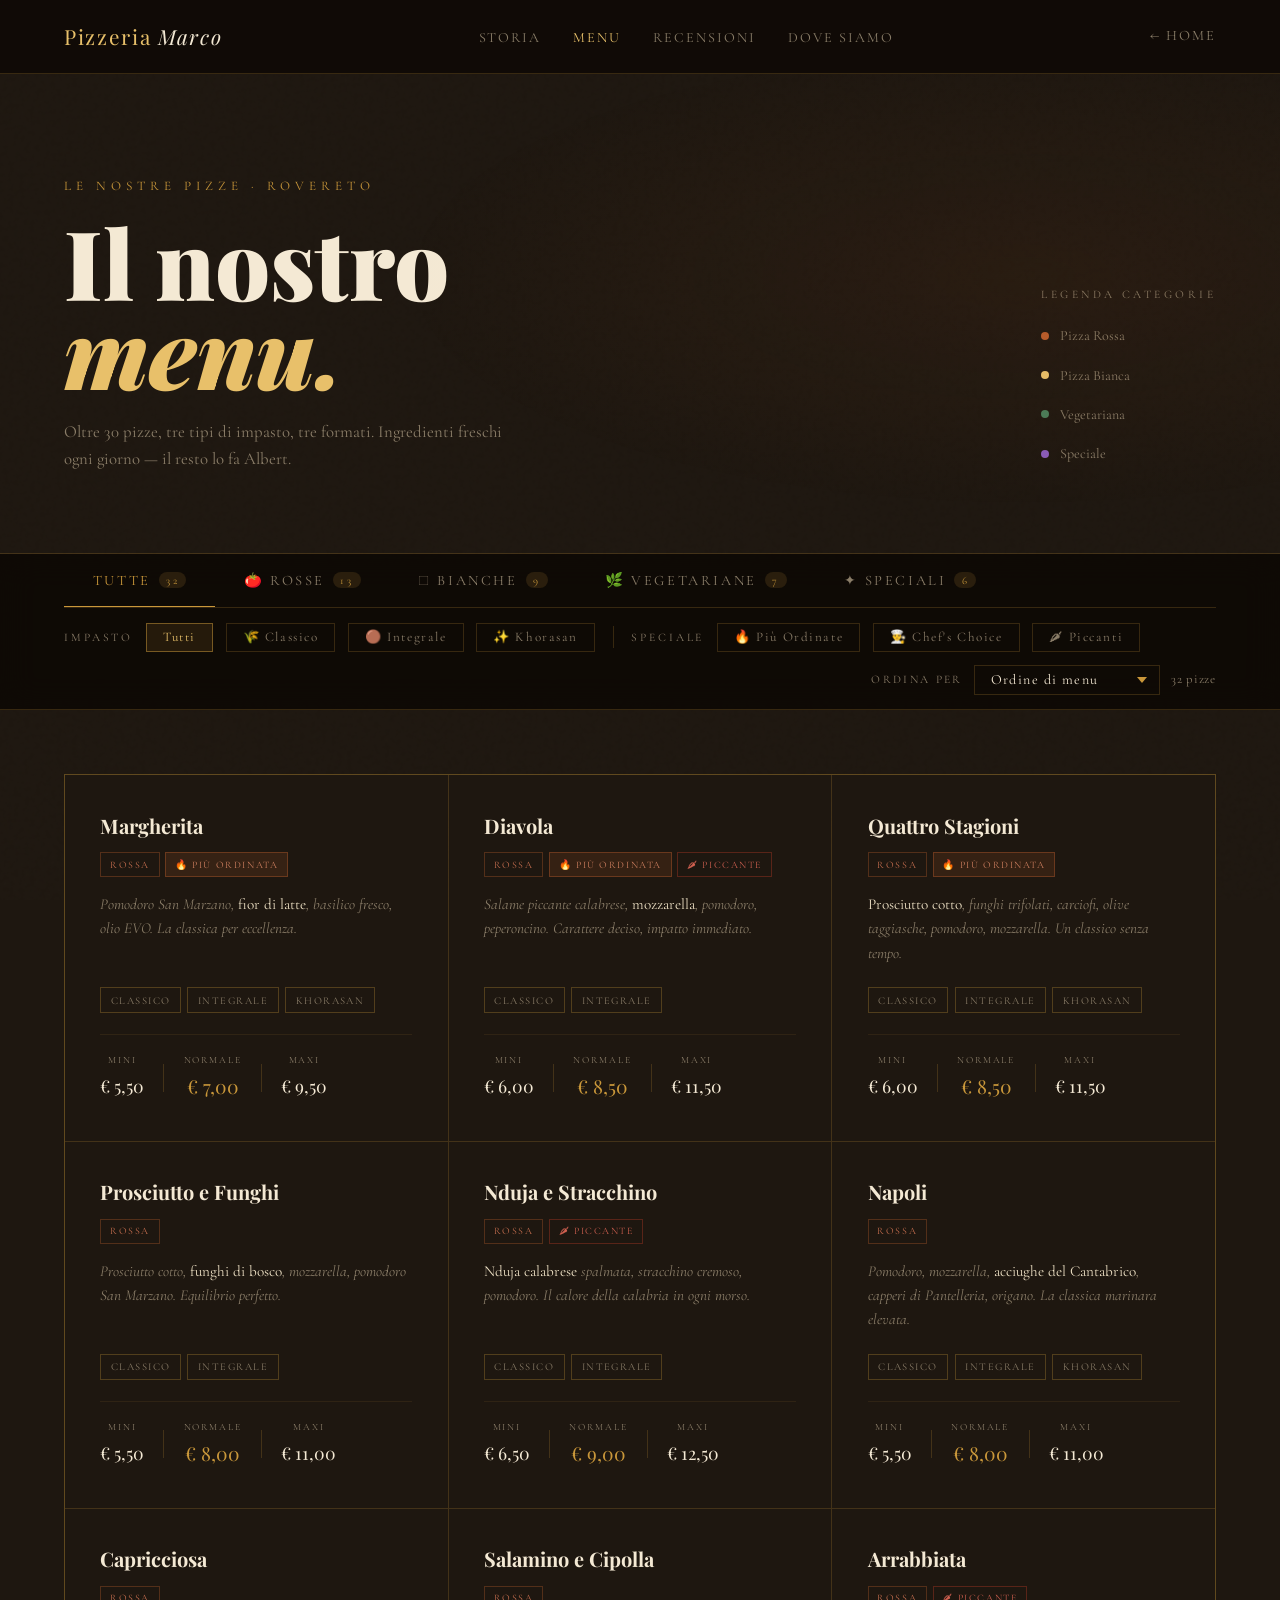
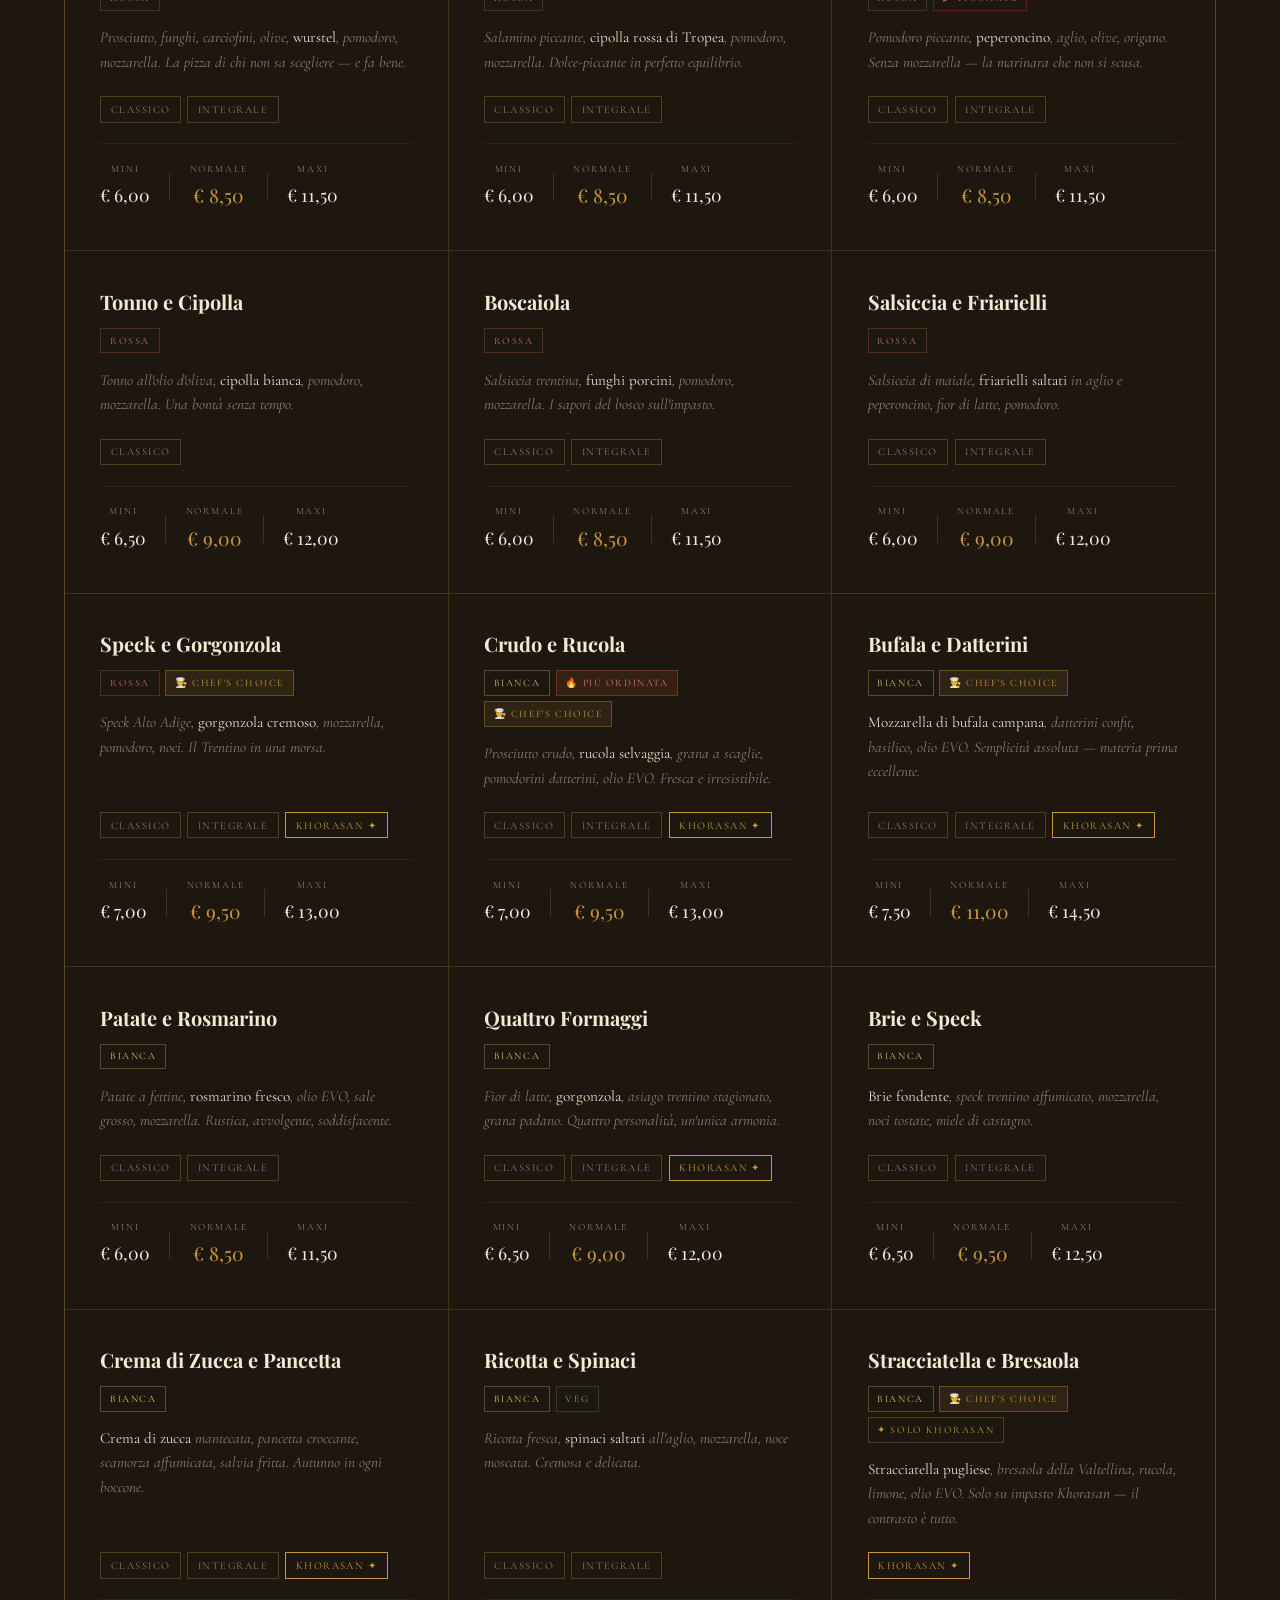
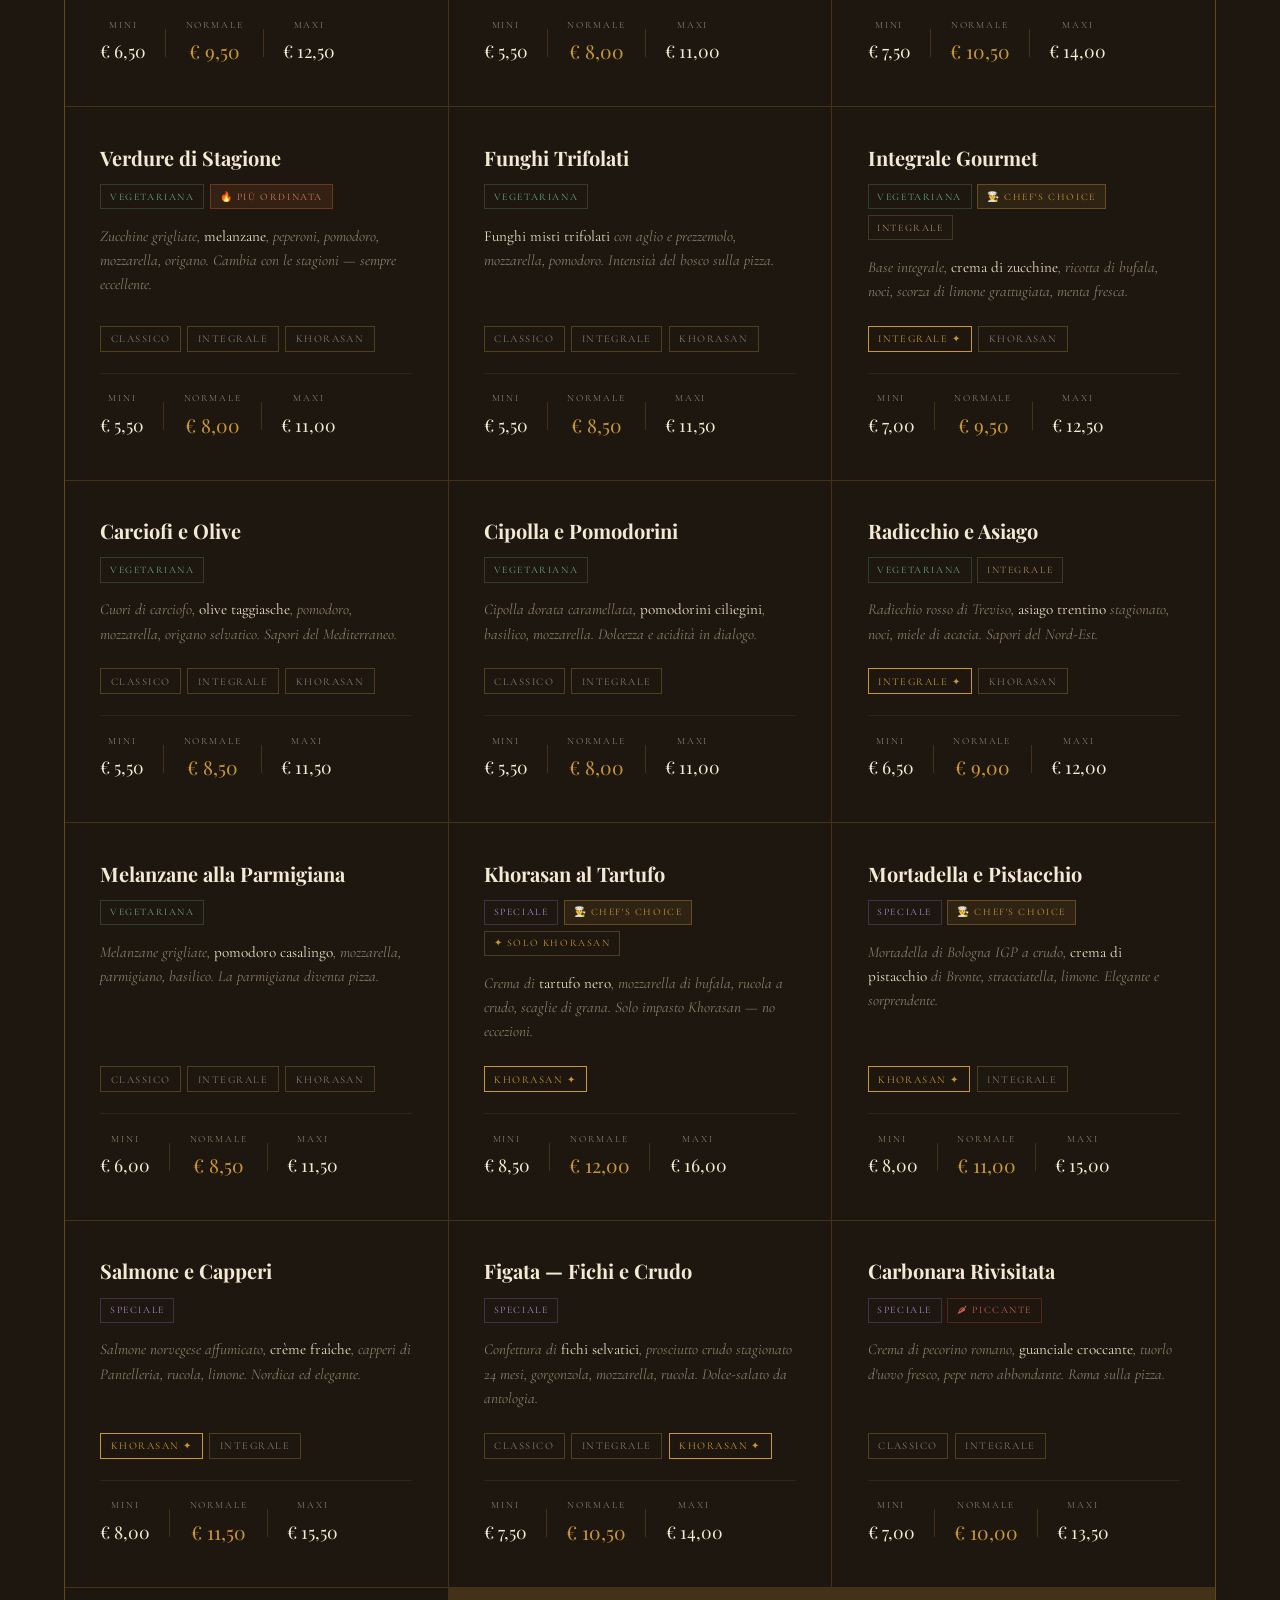
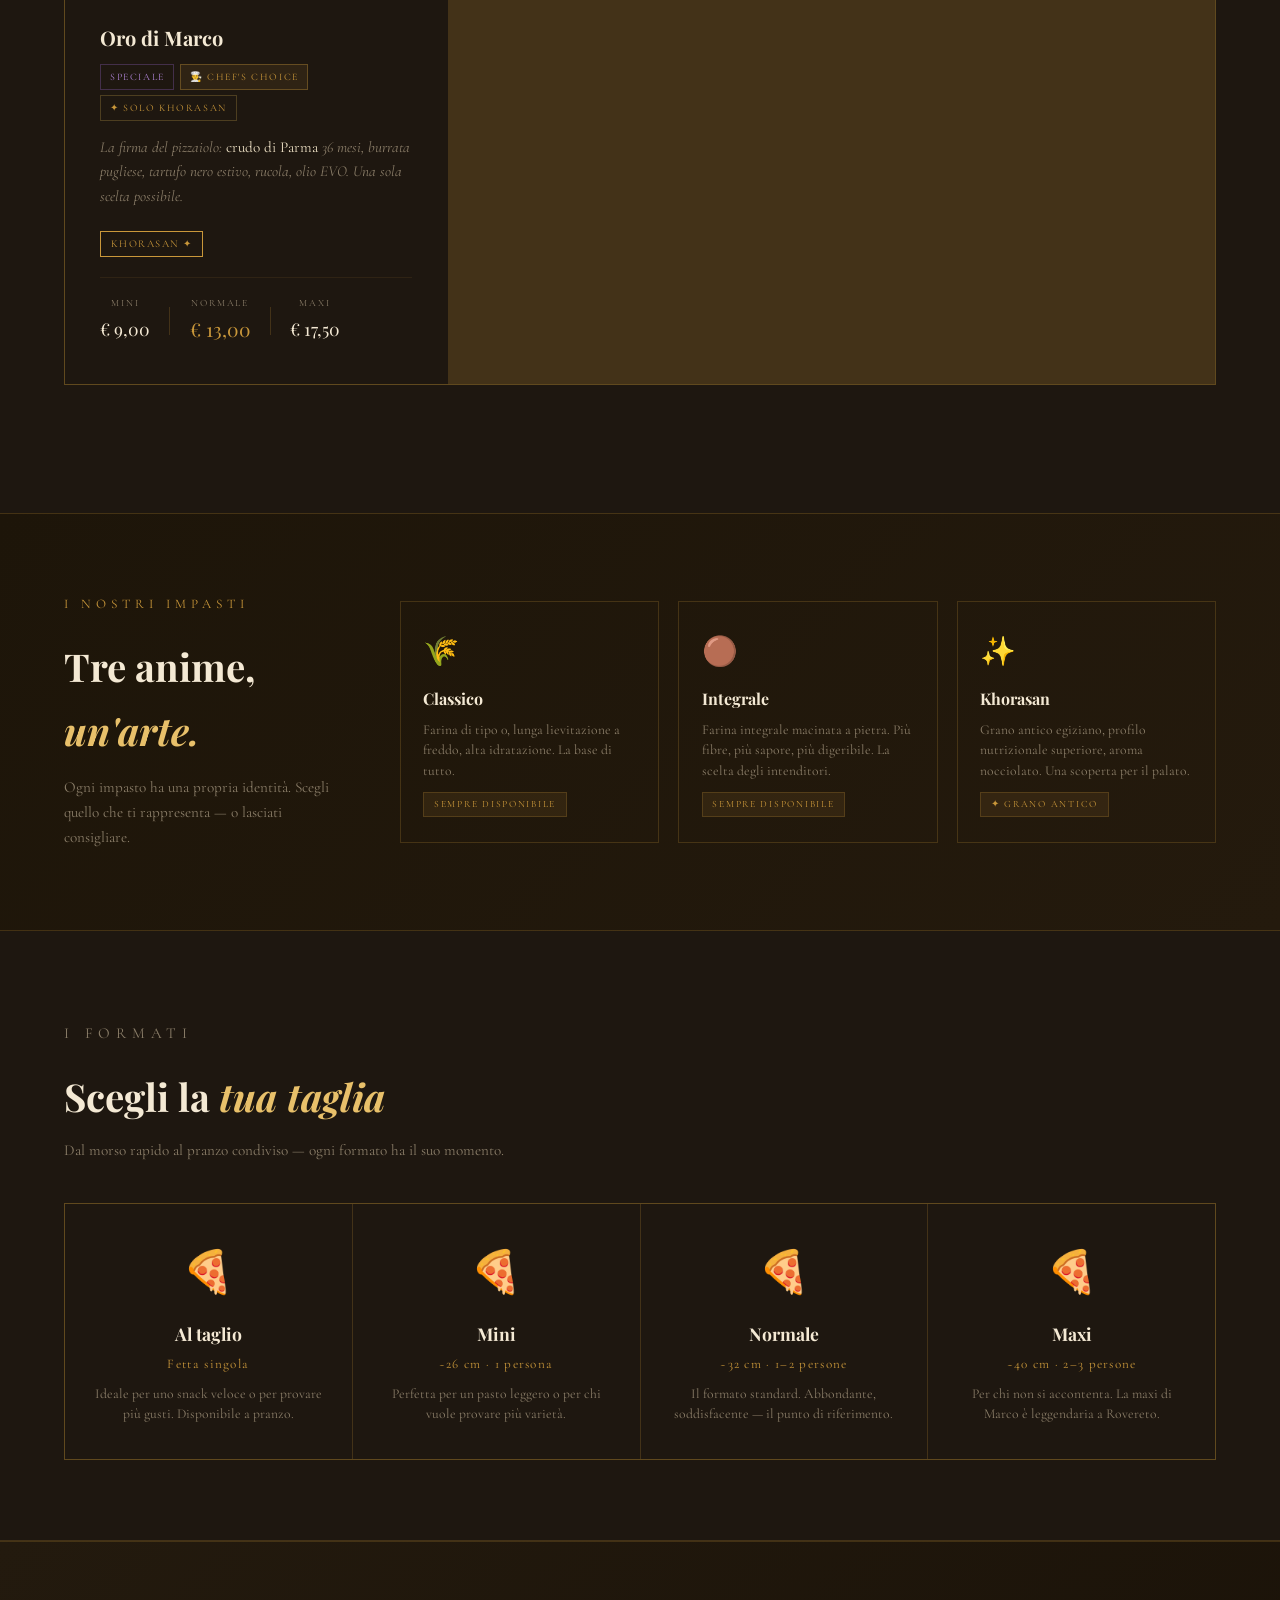
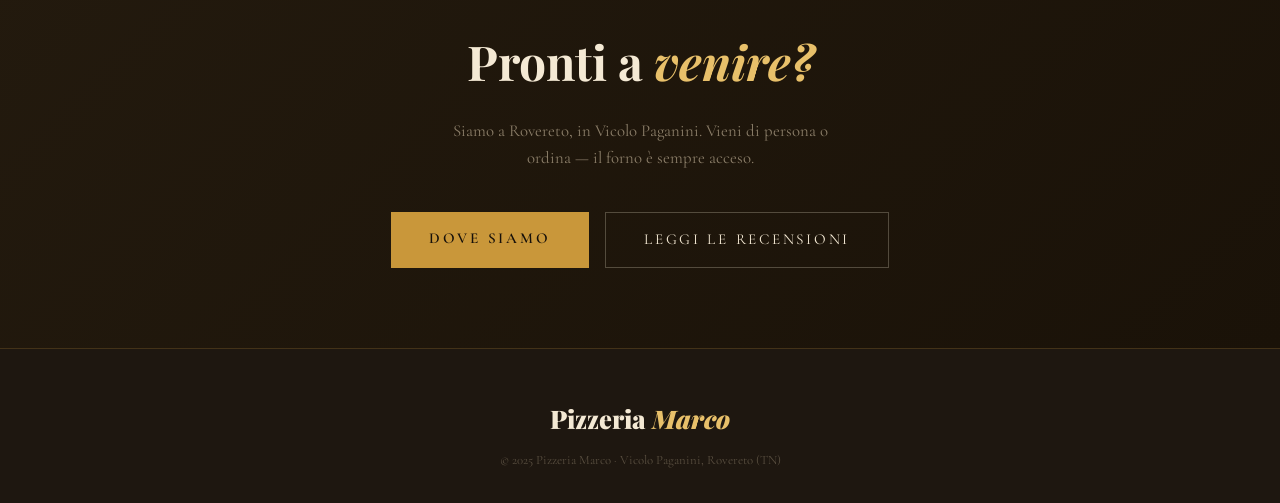
==== pizzeria-marco-menu.html @ 6dfc3c40 "Add files via upload" ====
<!DOCTYPE html>
<html lang="it">
<head>
<meta charset="UTF-8">
<meta name="viewport" content="width=device-width, initial-scale=1.0">
<title>Menu — Pizzeria Marco, Rovereto</title>
<link rel="preconnect" href="https://fonts.googleapis.com">
<link href="https://fonts.googleapis.com/css2?family=Playfair+Display:ital,wght@0,400;0,500;0,700;0,900;1,400;1,700&family=Cormorant+Garamond:ital,wght@0,300;0,400;0,500;1,300;1,400&display=swap" rel="stylesheet">
<style>
  :root {
    --ink:      #16100a;
    --charcoal: #1e1710;
    --deep:     #130e08;
    --cream:    #f4e9d4;
    --warm:     #ede0c4;
    --gold:     #c9973a;
    --gold-lt:  #e8c06a;
    --terra:    #b85c2c;
    --green:    #4a7c59;
    --muted:    #8a7d68;
    --border:   rgba(201,151,58,.22);
  }

  *, *::before, *::after { margin:0; padding:0; box-sizing:border-box; }
  html { scroll-behavior:smooth; }

  body {
    background: var(--charcoal);
    color: var(--cream);
    font-family: 'Cormorant Garamond', serif;
    font-size: 18px;
    line-height: 1.65;
    overflow-x: hidden;
  }
  body::before {
    content:''; position:fixed; inset:0; z-index:0; pointer-events:none;
    background-image: url("data:image/svg+xml,%3Csvg viewBox='0 0 200 200' xmlns='http://www.w3.org/2000/svg'%3E%3Cfilter id='n'%3E%3CfeTurbulence type='fractalNoise' baseFrequency='.85' numOctaves='4' stitchTiles='stitch'/%3E%3C/filter%3E%3Crect width='100%25' height='100%25' filter='url(%23n)' opacity='.04'/%3E%3C/svg%3E");
    opacity:.4;
  }

  /* ── NAV ── */
  nav {
    position:fixed; top:0; left:0; right:0; z-index:100;
    display:flex; align-items:center; justify-content:space-between;
    padding:1.2rem 4rem;
    background:rgba(16,11,7,.97);
    backdrop-filter:blur(12px);
    border-bottom:1px solid var(--border);
  }
  .nav-logo { font-family:'Playfair Display',serif; font-size:1.3rem; letter-spacing:.08em; color:var(--gold-lt); text-decoration:none; }
  .nav-logo span { font-style:italic; color:var(--cream); }
  .nav-links { display:flex; gap:2rem; list-style:none; }
  .nav-links a { font-size:.88rem; letter-spacing:.14em; text-transform:uppercase; color:var(--muted); text-decoration:none; transition:color .2s; }
  .nav-links a:hover, .nav-links a.active { color:var(--gold-lt); }
  .nav-back { font-family:'Cormorant Garamond',serif; font-size:.9rem; letter-spacing:.14em; text-transform:uppercase; color:var(--muted); text-decoration:none; transition:color .2s; }
  .nav-back:hover { color:var(--gold); }

  /* ── PAGE HERO ── */
  .page-hero {
    position:relative; z-index:1;
    padding:11rem 4rem 5rem;
    border-bottom:1px solid var(--border);
    display:grid; grid-template-columns:1fr auto;
    align-items:end; gap:3rem;
    overflow:hidden;
  }
  /* Faint wheat-grain texture in hero */
  .page-hero::after {
    content:'';
    position:absolute; inset:0; pointer-events:none;
    background: radial-gradient(ellipse 70% 60% at 80% 50%, rgba(180,90,30,.07) 0%, transparent 70%);
  }
  .eyebrow { font-size:.82rem; letter-spacing:.38em; text-transform:uppercase; color:var(--gold); margin-bottom:1.2rem; display:block; opacity:0; animation:fadeUp .7s .1s forwards; }
  .page-title { font-family:'Playfair Display',serif; font-size:clamp(3rem,8vw,6rem); font-weight:900; line-height:.93; color:var(--cream); opacity:0; animation:fadeUp .8s .25s forwards; }
  .page-title em { display:block; font-style:italic; color:var(--gold-lt); }
  .page-sub { margin-top:1.4rem; font-size:1.05rem; color:var(--muted); max-width:440px; opacity:0; animation:fadeUp .8s .4s forwards; }

  .hero-legend {
    display:flex; flex-direction:column; gap:1rem;
    padding-bottom:.5rem;
    opacity:0; animation:fadeUp .8s .55s forwards;
  }
  .legend-title { font-size:.72rem; letter-spacing:.3em; text-transform:uppercase; color:var(--muted); margin-bottom:.3rem; }
  .legend-item { display:flex; align-items:center; gap:.7rem; font-size:.88rem; color:var(--muted); }
  .legend-dot { width:8px; height:8px; border-radius:50%; flex-shrink:0; }
  .legend-dot.rossa  { background:#b85c2c; }
  .legend-dot.bianca { background:#e8c06a; }
  .legend-dot.veg    { background:#4a7c59; }
  .legend-dot.spec   { background:#8a5cb8; }

  /* ── CONTROLS BAR ── */
  .controls-bar {
    position:sticky; top:64px; z-index:90;
    background:rgba(14,10,6,.96);
    backdrop-filter:blur(16px);
    border-bottom:1px solid var(--border);
    padding:0 4rem;
  }

  /* Tab row: category */
  .tab-row {
    display:flex; align-items:center;
    border-bottom:1px solid var(--border);
    gap:0; overflow-x:auto;
  }
  .tab-row::-webkit-scrollbar { height:0; }
  .cat-tab {
    font-family:'Cormorant Garamond',serif;
    font-size:.9rem; letter-spacing:.18em; text-transform:uppercase;
    background:transparent; color:var(--muted);
    border:none; padding:1.1rem 1.8rem;
    cursor:pointer; white-space:nowrap;
    border-bottom:2px solid transparent; margin-bottom:-1px;
    transition:color .2s, border-color .2s;
    display:flex; align-items:center; gap:.5rem;
  }
  .cat-tab:hover { color:var(--cream); }
  .cat-tab.active { color:var(--gold); border-bottom-color:var(--gold); }
  .cat-tab .tab-count { font-size:.68rem; background:rgba(201,151,58,.15); color:var(--gold); padding:.1rem .45rem; border-radius:20px; }

  /* Filter + sort row */
  .filter-row {
    display:flex; align-items:center; gap:.8rem;
    padding:.9rem 0; flex-wrap:wrap;
  }
  .filter-sep { width:1px; height:22px; background:var(--border); flex-shrink:0; margin:0 .3rem; }
  .filter-label { font-size:.72rem; letter-spacing:.25em; text-transform:uppercase; color:var(--muted); flex-shrink:0; }

  .filter-pill {
    font-family:'Cormorant Garamond',serif;
    font-size:.82rem; letter-spacing:.12em; text-transform:capitalize;
    background:transparent; color:var(--muted);
    border:1px solid var(--border); padding:.35rem 1rem;
    cursor:pointer; transition:all .18s; white-space:nowrap;
  }
  .filter-pill:hover { border-color:rgba(201,151,58,.5); color:var(--cream); }
  .filter-pill.active { background:rgba(201,151,58,.12); color:var(--gold-lt); border-color:rgba(201,151,58,.5); }

  /* Sort select */
  .sort-wrap { margin-left:auto; display:flex; align-items:center; gap:.7rem; flex-shrink:0; }
  .sort-label { font-size:.72rem; letter-spacing:.2em; text-transform:uppercase; color:var(--muted); }
  .sort-select {
    font-family:'Cormorant Garamond',serif;
    font-size:.88rem; letter-spacing:.1em;
    background:transparent; color:var(--cream);
    border:1px solid var(--border); padding:.35rem 1rem;
    cursor:pointer; outline:none; appearance:none;
    background-image: url("data:image/svg+xml,%3Csvg xmlns='http://www.w3.org/2000/svg' width='10' height='6'%3E%3Cpath d='M0 0l5 6 5-6z' fill='%23c9973a'/%3E%3C/svg%3E");
    background-repeat:no-repeat; background-position:right .7rem center;
    padding-right:2rem;
    transition:border-color .2s;
  }
  .sort-select:focus, .sort-select:hover { border-color:rgba(201,151,58,.5); }
  .sort-select option { background:#1e1710; color:var(--cream); }

  /* Result count */
  .result-count { font-size:.8rem; color:var(--muted); letter-spacing:.06em; flex-shrink:0; }

  /* ── MENU BODY ── */
  .menu-body {
    position:relative; z-index:1;
    padding:4rem 4rem 8rem;
    max-width:1400px; margin:0 auto;
  }

  /* Section header (per category group) */
  .section-head {
    display:flex; align-items:center; gap:1.5rem;
    margin:4rem 0 2rem;
    font-size:.78rem; letter-spacing:.32em; text-transform:uppercase;
    color:var(--gold);
  }
  .section-head::before { content:''; flex:0 0 32px; height:1px; background:var(--gold); }
  .section-head::after  { content:''; flex:1; height:1px; background:var(--border); }
  .section-head:first-child { margin-top:0; }

  /* ── PIZZA GRID ── */
  .pizza-grid {
    display:grid;
    grid-template-columns: repeat(auto-fill, minmax(320px, 1fr));
    gap:1px;
    background:var(--border);
    border:1px solid var(--border);
  }

  /* ── PIZZA CARD ── */
  .pizza-card {
    background:var(--charcoal);
    padding:2.4rem 2.2rem;
    position:relative; overflow:hidden;
    display:flex; flex-direction:column;
    cursor:default;
    transition:background .25s, transform .2s;
  }
  .pizza-card:hover { background:#21180f; }

  /* Colour accent strip at top */
  .pizza-card::before {
    content:''; position:absolute; top:0; left:0; right:0;
    height:2px; opacity:0;
    transition:opacity .3s;
  }
  .pizza-card:hover::before { opacity:1; }
  .pizza-card[data-cat="rossa"]::before  { background:var(--terra); }
  .pizza-card[data-cat="bianca"]::before { background:var(--gold-lt); }
  .pizza-card[data-cat="veg"]::before    { background:var(--green); }
  .pizza-card[data-cat="speciale"]::before { background:#8a5cb8; }

  /* Card top row */
  .card-top { display:flex; align-items:flex-start; justify-content:space-between; margin-bottom:.9rem; gap:1rem; }

  .card-name {
    font-family:'Playfair Display',serif;
    font-size:1.25rem; font-weight:700; color:var(--cream); line-height:1.2;
  }

  /* Tags cluster */
  .card-tags { display:flex; flex-wrap:wrap; gap:.35rem; margin-bottom:.9rem; }
  .tag {
    font-size:.62rem; letter-spacing:.16em; text-transform:uppercase;
    padding:.22rem .55rem; border:1px solid transparent;
  }
  .tag-cat-rossa   { border-color:rgba(184,92,44,.35); color:#c97050; }
  .tag-cat-bianca  { border-color:rgba(232,192,106,.3); color:var(--gold-lt); }
  .tag-cat-veg     { border-color:rgba(74,124,89,.4); color:#6aaa7d; }
  .tag-cat-speciale{ border-color:rgba(138,92,184,.35); color:#b085d8; }
  .tag-dough-int   { border-color:rgba(139,115,75,.35); color:#b09060; }
  .tag-dough-kh    { border-color:rgba(220,180,80,.25); color:var(--gold); }
  .tag-popular     { background:rgba(184,92,44,.15); border-color:rgba(184,92,44,.4); color:#d08060; }
  .tag-new         { background:rgba(74,124,89,.12); border-color:rgba(74,124,89,.4); color:#6aaa7d; }
  .tag-chef        { background:rgba(201,151,58,.1); border-color:rgba(201,151,58,.35); color:var(--gold); }
  .tag-spicy       { border-color:rgba(200,60,40,.35); color:#d06050; }

  /* Ingredients */
  .card-desc {
    font-size:.95rem; color:var(--muted); line-height:1.6;
    flex:1; margin-bottom:1.4rem;
    font-style:italic;
  }
  .card-desc em { color:var(--warm); font-style:normal; }

  /* Dough options */
  .card-doughs {
    display:flex; gap:.4rem; margin-bottom:1.3rem; flex-wrap:wrap;
  }
  .dough-chip {
    font-size:.65rem; letter-spacing:.14em; text-transform:uppercase;
    padding:.22rem .6rem; border:1px solid var(--border); color:var(--muted);
    transition:border-color .2s, color .2s;
  }
  .dough-chip.available { border-color:rgba(201,151,58,.3); color:var(--muted); }
  .dough-chip.highlight { border-color:var(--gold); color:var(--gold); }

  /* Price row */
  .card-price {
    display:flex; align-items:baseline; gap:1.2rem;
    border-top:1px solid rgba(201,151,58,.1); padding-top:1.1rem;
    flex-wrap:wrap;
  }
  .price-item { display:flex; flex-direction:column; align-items:center; }
  .price-size { font-size:.6rem; letter-spacing:.2em; text-transform:uppercase; color:var(--muted); margin-bottom:.15rem; }
  .price-val  { font-family:'Playfair Display',serif; font-size:1.1rem; color:var(--cream); }
  .price-val.main { color:var(--gold); font-size:1.2rem; }
  .price-divider { width:1px; height:28px; background:var(--border); align-self:center; }

  /* Hidden state */
  .pizza-card.hidden { display:none; }

  /* ── EMPTY STATE ── */
  .empty-state {
    display:none; text-align:center;
    padding:6rem 2rem; color:var(--muted);
    border:1px solid var(--border); background:rgba(20,15,8,.5);
  }
  .empty-state.visible { display:block; }
  .empty-state-icon { font-size:3rem; margin-bottom:1rem; display:block; opacity:.4; }
  .empty-state p { font-size:1.1rem; font-style:italic; }

  /* ── IMPASTO PANEL (sidebar-style) ── */
  .impasto-banner {
    position:relative; z-index:1;
    background:linear-gradient(135deg, #1d1509, #241a0d);
    border-top:1px solid var(--border); border-bottom:1px solid var(--border);
    padding:5rem 4rem;
  }
  .impasto-grid { display:grid; grid-template-columns:1fr 3fr; gap:4rem; align-items:center; }
  .impasto-title { font-family:'Playfair Display',serif; font-size:clamp(1.8rem,3vw,2.6rem); font-weight:700; color:var(--cream); }
  .impasto-title em { font-style:italic; color:var(--gold-lt); display:block; }
  .impasto-sub { font-size:.95rem; color:var(--muted); margin-top:.8rem; }
  .impasto-cards { display:grid; grid-template-columns:repeat(3,1fr); gap:1.2rem; }
  .ic {
    border:1px solid var(--border); padding:1.6rem 1.4rem;
    transition:border-color .25s, background .25s;
  }
  .ic:hover { border-color:rgba(201,151,58,.5); background:rgba(201,151,58,.04); }
  .ic-icon { font-size:1.8rem; margin-bottom:.7rem; display:block; }
  .ic-name { font-family:'Playfair Display',serif; font-size:1rem; font-weight:700; color:var(--cream); margin-bottom:.45rem; }
  .ic-desc { font-size:.85rem; color:var(--muted); line-height:1.5; }
  .ic-badge { display:inline-block; margin-top:.7rem; font-size:.6rem; letter-spacing:.18em; text-transform:uppercase; background:rgba(201,151,58,.1); color:var(--gold); padding:.2rem .6rem; border:1px solid var(--border); }

  /* ── SIZES PANEL ── */
  .sizes-section {
    position:relative; z-index:1;
    padding:5rem 4rem;
    border-bottom:1px solid var(--border);
  }
  .sizes-header { margin-bottom:2.5rem; }
  .sizes-header h2 { font-family:'Playfair Display',serif; font-size:clamp(1.8rem,3vw,2.4rem); font-weight:700; color:var(--cream); }
  .sizes-header h2 em { font-style:italic; color:var(--gold-lt); }
  .sizes-header p { font-size:.95rem; color:var(--muted); max-width:440px; margin-top:.6rem; }
  .sizes-grid { display:grid; grid-template-columns:repeat(4,1fr); gap:1px; background:var(--border); border:1px solid var(--border); }
  .size-cell {
    background:var(--charcoal); padding:2.2rem 1.8rem; text-align:center;
    transition:background .25s;
  }
  .size-cell:hover { background:#21180f; }
  .size-icon { font-size:2.6rem; display:block; margin-bottom:.7rem; }
  .size-name { font-family:'Playfair Display',serif; font-size:1.1rem; font-weight:700; color:var(--cream); margin-bottom:.4rem; }
  .size-dim  { font-size:.82rem; color:var(--gold); letter-spacing:.1em; margin-bottom:.5rem; }
  .size-desc { font-size:.85rem; color:var(--muted); line-height:1.45; }

  /* ── CTA FOOTER ── */
  .cta-section {
    position:relative; z-index:1;
    background:linear-gradient(135deg, #231a0e, #1a1208);
    border-top:1px solid var(--border);
    padding:5rem 4rem; text-align:center;
  }
  .cta-section h2 { font-family:'Playfair Display',serif; font-size:clamp(2rem,4vw,3rem); font-weight:700; color:var(--cream); margin-bottom:1rem; }
  .cta-section h2 em { font-style:italic; color:var(--gold-lt); }
  .cta-section p { font-size:1.05rem; color:var(--muted); max-width:420px; margin:0 auto 2.5rem; }
  .cta-btns { display:flex; gap:1rem; justify-content:center; flex-wrap:wrap; }
  .btn-primary { font-family:'Cormorant Garamond',serif; font-size:.95rem; letter-spacing:.18em; text-transform:uppercase; font-weight:600; background:var(--gold); color:var(--ink); border:none; padding:.9rem 2.4rem; cursor:pointer; text-decoration:none; display:inline-block; transition:background .2s, transform .15s, box-shadow .2s; }
  .btn-primary:hover { background:var(--gold-lt); transform:translateY(-2px); box-shadow:0 8px 28px rgba(201,151,58,.3); }
  .btn-outline { font-family:'Cormorant Garamond',serif; font-size:.95rem; letter-spacing:.18em; text-transform:uppercase; background:transparent; color:var(--cream); border:1px solid rgba(244,233,212,.25); padding:.9rem 2.4rem; text-decoration:none; display:inline-block; transition:border-color .2s, color .2s; }
  .btn-outline:hover { border-color:var(--gold); color:var(--gold); }

  /* ── FOOTER ── */
  footer { position:relative; z-index:1; border-top:1px solid var(--border); padding:3rem 0 2rem; text-align:center; }
  .footer-logo { font-family:'Playfair Display',serif; font-size:1.6rem; font-weight:900; color:var(--cream); }
  .footer-logo em { font-style:italic; color:var(--gold-lt); }
  .footer-copy { font-size:.8rem; color:var(--muted); opacity:.55; margin-top:.7rem; }

  @keyframes fadeUp { from{opacity:0;transform:translateY(20px)} to{opacity:1;transform:translateY(0)} }
  .reveal { opacity:0; transform:translateY(22px); transition:opacity .7s ease, transform .7s ease; }
  .reveal.visible { opacity:1; transform:translateY(0); }

  /* Card fade-in on appear */
  .pizza-card { opacity:0; transform:translateY(14px); transition: opacity .4s ease, transform .4s ease, background .25s; }
  .pizza-card.appeared { opacity:1; transform:translateY(0); }
  .pizza-card.hidden { opacity:0 !important; transform:translateY(10px) !important; pointer-events:none; }

  @media(max-width:960px){
    nav { padding:1rem 1.5rem; }
    .nav-links { display:none; }
    .page-hero { grid-template-columns:1fr; padding:9rem 1.5rem 3.5rem; }
    .controls-bar { padding:0 1.5rem; }
    .menu-body { padding:3rem 1.5rem 5rem; }
    .impasto-banner, .sizes-section { padding:3.5rem 1.5rem; }
    .impasto-grid { grid-template-columns:1fr; gap:2rem; }
    .impasto-cards { grid-template-columns:1fr 1fr 1fr; }
    .sizes-grid { grid-template-columns:1fr 1fr; }
    .cta-section { padding:3.5rem 1.5rem; }
    .pizza-grid { grid-template-columns:1fr; }
  }
  @media(max-width:600px){
    .impasto-cards { grid-template-columns:1fr; }
    .sizes-grid { grid-template-columns:1fr 1fr; }
    .filter-row { gap:.5rem; }
    .sort-wrap { margin-left:0; width:100%; }
  }
</style>
</head>
<body>

<!-- NAV -->
<nav>
  <a href="pizzeria-marco.html" class="nav-logo">Pizzeria <span>Marco</span></a>
  <ul class="nav-links">
    <li><a href="pizzeria-marco.html#about">Storia</a></li>
    <li><a href="#" class="active">Menu</a></li>
    <li><a href="pizzeria-marco-recensioni.html">Recensioni</a></li>
    <li><a href="pizzeria-marco-dove-siamo.html">Dove siamo</a></li>
  </ul>
  <a href="pizzeria-marco.html" class="nav-back">← Home</a>
</nav>

<!-- HERO -->
<section class="page-hero">
  <div>
    <span class="eyebrow">Le nostre pizze · Rovereto</span>
    <h1 class="page-title">Il nostro<em>menu.</em></h1>
    <p class="page-sub">Oltre 30 pizze, tre tipi di impasto, tre formati. Ingredienti freschi ogni giorno — il resto lo fa Albert.</p>
  </div>
  <div class="hero-legend">
    <div class="legend-title">Legenda categorie</div>
    <div class="legend-item"><span class="legend-dot rossa"></span>Pizza Rossa</div>
    <div class="legend-item"><span class="legend-dot bianca"></span>Pizza Bianca</div>
    <div class="legend-item"><span class="legend-dot veg"></span>Vegetariana</div>
    <div class="legend-item"><span class="legend-dot spec"></span>Speciale</div>
  </div>
</section>

<!-- CONTROLS BAR -->
<div class="controls-bar" id="controls">
  <!-- Category tabs -->
  <div class="tab-row" role="tablist">
    <button class="cat-tab active" onclick="setCategory('all',this)" role="tab">Tutte <span class="tab-count" id="tc-all">32</span></button>
    <button class="cat-tab" onclick="setCategory('rossa',this)" role="tab">🍅 Rosse <span class="tab-count" id="tc-rossa">13</span></button>
    <button class="cat-tab" onclick="setCategory('bianca',this)" role="tab">⬜ Bianche <span class="tab-count" id="tc-bianca">9</span></button>
    <button class="cat-tab" onclick="setCategory('veg',this)" role="tab">🌿 Vegetariane <span class="tab-count" id="tc-veg">7</span></button>
    <button class="cat-tab" onclick="setCategory('speciale',this)" role="tab">✦ Speciali <span class="tab-count" id="tc-speciale">6</span></button>
  </div>
  <!-- Filter + sort row -->
  <div class="filter-row">
    <span class="filter-label">Impasto</span>
    <button class="filter-pill active" onclick="setDough('all',this)">Tutti</button>
    <button class="filter-pill" onclick="setDough('classica',this)">🌾 Classico</button>
    <button class="filter-pill" onclick="setDough('integrale',this)">🟤 Integrale</button>
    <button class="filter-pill" onclick="setDough('khorasan',this)">✨ Khorasan</button>
    <div class="filter-sep"></div>
    <span class="filter-label">Speciale</span>
    <button class="filter-pill" onclick="setSpecial('popular',this)">🔥 Più ordinate</button>
    <button class="filter-pill" onclick="setSpecial('chef',this)">👨‍🍳 Chef's choice</button>
    <button class="filter-pill" onclick="setSpecial('spicy',this)">🌶 Piccanti</button>
    <div class="sort-wrap">
      <span class="sort-label">Ordina per</span>
      <select class="sort-select" id="sort-select" onchange="applySort()">
        <option value="default">Ordine di menu</option>
        <option value="price-asc">Prezzo: crescente</option>
        <option value="price-desc">Prezzo: decrescente</option>
        <option value="name-asc">Nome: A → Z</option>
        <option value="name-desc">Nome: Z → A</option>
      </select>
      <span class="result-count" id="result-count">32 pizze</span>
    </div>
  </div>
</div>

<!-- MENU BODY -->
<div class="menu-body" id="menu-body">
  <div class="pizza-grid" id="pizza-grid">

    <!-- ═══════════════ ROSSE ═══════════════ -->

    <div class="pizza-card" data-cat="rossa" data-dough="classica integrale khorasan" data-special="popular" data-price="7" data-name="Margherita">
      <div class="card-top">
        <div class="card-name">Margherita</div>
      </div>
      <div class="card-tags">
        <span class="tag tag-cat-rossa">Rossa</span>
        <span class="tag tag-popular">🔥 Più ordinata</span>
      </div>
      <p class="card-desc">Pomodoro San Marzano, <em>fior di latte</em>, basilico fresco, olio EVO. La classica per eccellenza.</p>
      <div class="card-doughs">
        <span class="dough-chip available">Classico</span>
        <span class="dough-chip available">Integrale</span>
        <span class="dough-chip available">Khorasan</span>
      </div>
      <div class="card-price">
        <div class="price-item"><span class="price-size">Mini</span><span class="price-val">€ 5,50</span></div>
        <div class="price-divider"></div>
        <div class="price-item"><span class="price-size">Normale</span><span class="price-val main">€ 7,00</span></div>
        <div class="price-divider"></div>
        <div class="price-item"><span class="price-size">Maxi</span><span class="price-val">€ 9,50</span></div>
      </div>
    </div>

    <div class="pizza-card" data-cat="rossa" data-dough="classica integrale" data-special="popular spicy" data-price="8.5" data-name="Diavola">
      <div class="card-top"><div class="card-name">Diavola</div></div>
      <div class="card-tags">
        <span class="tag tag-cat-rossa">Rossa</span>
        <span class="tag tag-popular">🔥 Più ordinata</span>
        <span class="tag tag-spicy">🌶 Piccante</span>
      </div>
      <p class="card-desc">Salame piccante calabrese, <em>mozzarella</em>, pomodoro, peperoncino. Carattere deciso, impatto immediato.</p>
      <div class="card-doughs">
        <span class="dough-chip available">Classico</span>
        <span class="dough-chip available">Integrale</span>
      </div>
      <div class="card-price">
        <div class="price-item"><span class="price-size">Mini</span><span class="price-val">€ 6,00</span></div>
        <div class="price-divider"></div>
        <div class="price-item"><span class="price-size">Normale</span><span class="price-val main">€ 8,50</span></div>
        <div class="price-divider"></div>
        <div class="price-item"><span class="price-size">Maxi</span><span class="price-val">€ 11,50</span></div>
      </div>
    </div>

    <div class="pizza-card" data-cat="rossa" data-dough="classica integrale khorasan" data-special="popular" data-price="8.5" data-name="Quattro Stagioni">
      <div class="card-top"><div class="card-name">Quattro Stagioni</div></div>
      <div class="card-tags">
        <span class="tag tag-cat-rossa">Rossa</span>
        <span class="tag tag-popular">🔥 Più ordinata</span>
      </div>
      <p class="card-desc"><em>Prosciutto cotto</em>, funghi trifolati, carciofi, olive taggiasche, pomodoro, mozzarella. Un classico senza tempo.</p>
      <div class="card-doughs">
        <span class="dough-chip available">Classico</span>
        <span class="dough-chip available">Integrale</span>
        <span class="dough-chip available">Khorasan</span>
      </div>
      <div class="card-price">
        <div class="price-item"><span class="price-size">Mini</span><span class="price-val">€ 6,00</span></div>
        <div class="price-divider"></div>
        <div class="price-item"><span class="price-size">Normale</span><span class="price-val main">€ 8,50</span></div>
        <div class="price-divider"></div>
        <div class="price-item"><span class="price-size">Maxi</span><span class="price-val">€ 11,50</span></div>
      </div>
    </div>

    <div class="pizza-card" data-cat="rossa" data-dough="classica integrale" data-special="" data-price="8" data-name="Prosciutto e Funghi">
      <div class="card-top"><div class="card-name">Prosciutto e Funghi</div></div>
      <div class="card-tags"><span class="tag tag-cat-rossa">Rossa</span></div>
      <p class="card-desc">Prosciutto cotto, <em>funghi di bosco</em>, mozzarella, pomodoro San Marzano. Equilibrio perfetto.</p>
      <div class="card-doughs">
        <span class="dough-chip available">Classico</span>
        <span class="dough-chip available">Integrale</span>
      </div>
      <div class="card-price">
        <div class="price-item"><span class="price-size">Mini</span><span class="price-val">€ 5,50</span></div>
        <div class="price-divider"></div>
        <div class="price-item"><span class="price-size">Normale</span><span class="price-val main">€ 8,00</span></div>
        <div class="price-divider"></div>
        <div class="price-item"><span class="price-size">Maxi</span><span class="price-val">€ 11,00</span></div>
      </div>
    </div>

    <div class="pizza-card" data-cat="rossa" data-dough="classica integrale" data-special="spicy" data-price="9" data-name="Nduja e Stracchino">
      <div class="card-top"><div class="card-name">Nduja e Stracchino</div></div>
      <div class="card-tags">
        <span class="tag tag-cat-rossa">Rossa</span>
        <span class="tag tag-spicy">🌶 Piccante</span>
      </div>
      <p class="card-desc"><em>Nduja calabrese</em> spalmata, stracchino cremoso, pomodoro. Il calore della calabria in ogni morso.</p>
      <div class="card-doughs">
        <span class="dough-chip available">Classico</span>
        <span class="dough-chip available">Integrale</span>
      </div>
      <div class="card-price">
        <div class="price-item"><span class="price-size">Mini</span><span class="price-val">€ 6,50</span></div>
        <div class="price-divider"></div>
        <div class="price-item"><span class="price-size">Normale</span><span class="price-val main">€ 9,00</span></div>
        <div class="price-divider"></div>
        <div class="price-item"><span class="price-size">Maxi</span><span class="price-val">€ 12,50</span></div>
      </div>
    </div>

    <div class="pizza-card" data-cat="rossa" data-dough="classica integrale khorasan" data-special="" data-price="8" data-name="Napoli">
      <div class="card-top"><div class="card-name">Napoli</div></div>
      <div class="card-tags"><span class="tag tag-cat-rossa">Rossa</span></div>
      <p class="card-desc">Pomodoro, mozzarella, <em>acciughe del Cantabrico</em>, capperi di Pantelleria, origano. La classica marinara elevata.</p>
      <div class="card-doughs">
        <span class="dough-chip available">Classico</span>
        <span class="dough-chip available">Integrale</span>
        <span class="dough-chip available">Khorasan</span>
      </div>
      <div class="card-price">
        <div class="price-item"><span class="price-size">Mini</span><span class="price-val">€ 5,50</span></div>
        <div class="price-divider"></div>
        <div class="price-item"><span class="price-size">Normale</span><span class="price-val main">€ 8,00</span></div>
        <div class="price-divider"></div>
        <div class="price-item"><span class="price-size">Maxi</span><span class="price-val">€ 11,00</span></div>
      </div>
    </div>

    <div class="pizza-card" data-cat="rossa" data-dough="classica integrale" data-special="" data-price="8.5" data-name="Capricciosa">
      <div class="card-top"><div class="card-name">Capricciosa</div></div>
      <div class="card-tags"><span class="tag tag-cat-rossa">Rossa</span></div>
      <p class="card-desc">Prosciutto, funghi, carciofini, olive, <em>wurstel</em>, pomodoro, mozzarella. La pizza di chi non sa scegliere — e fa bene.</p>
      <div class="card-doughs">
        <span class="dough-chip available">Classico</span>
        <span class="dough-chip available">Integrale</span>
      </div>
      <div class="card-price">
        <div class="price-item"><span class="price-size">Mini</span><span class="price-val">€ 6,00</span></div>
        <div class="price-divider"></div>
        <div class="price-item"><span class="price-size">Normale</span><span class="price-val main">€ 8,50</span></div>
        <div class="price-divider"></div>
        <div class="price-item"><span class="price-size">Maxi</span><span class="price-val">€ 11,50</span></div>
      </div>
    </div>

    <div class="pizza-card" data-cat="rossa" data-dough="classica integrale" data-special="" data-price="9" data-name="Salamino e Cipolla">
      <div class="card-top"><div class="card-name">Salamino e Cipolla</div></div>
      <div class="card-tags"><span class="tag tag-cat-rossa">Rossa</span></div>
      <p class="card-desc">Salamino piccante, <em>cipolla rossa di Tropea</em>, pomodoro, mozzarella. Dolce-piccante in perfetto equilibrio.</p>
      <div class="card-doughs">
        <span class="dough-chip available">Classico</span>
        <span class="dough-chip available">Integrale</span>
      </div>
      <div class="card-price">
        <div class="price-item"><span class="price-size">Mini</span><span class="price-val">€ 6,00</span></div>
        <div class="price-divider"></div>
        <div class="price-item"><span class="price-size">Normale</span><span class="price-val main">€ 8,50</span></div>
        <div class="price-divider"></div>
        <div class="price-item"><span class="price-size">Maxi</span><span class="price-val">€ 11,50</span></div>
      </div>
    </div>

    <div class="pizza-card" data-cat="rossa" data-dough="classica integrale" data-special="spicy" data-price="9" data-name="Arrabbiata">
      <div class="card-top"><div class="card-name">Arrabbiata</div></div>
      <div class="card-tags">
        <span class="tag tag-cat-rossa">Rossa</span>
        <span class="tag tag-spicy">🌶 Piccante</span>
      </div>
      <p class="card-desc">Pomodoro piccante, <em>peperoncino</em>, aglio, olive, origano. Senza mozzarella — la marinara che non si scusa.</p>
      <div class="card-doughs">
        <span class="dough-chip available">Classico</span>
        <span class="dough-chip available">Integrale</span>
      </div>
      <div class="card-price">
        <div class="price-item"><span class="price-size">Mini</span><span class="price-val">€ 6,00</span></div>
        <div class="price-divider"></div>
        <div class="price-item"><span class="price-size">Normale</span><span class="price-val main">€ 8,50</span></div>
        <div class="price-divider"></div>
        <div class="price-item"><span class="price-size">Maxi</span><span class="price-val">€ 11,50</span></div>
      </div>
    </div>

    <div class="pizza-card" data-cat="rossa" data-dough="classica" data-special="" data-price="9.5" data-name="Tonno e Cipolla">
      <div class="card-top"><div class="card-name">Tonno e Cipolla</div></div>
      <div class="card-tags"><span class="tag tag-cat-rossa">Rossa</span></div>
      <p class="card-desc">Tonno all'olio d'oliva, <em>cipolla bianca</em>, pomodoro, mozzarella. Una bontà senza tempo.</p>
      <div class="card-doughs">
        <span class="dough-chip available">Classico</span>
      </div>
      <div class="card-price">
        <div class="price-item"><span class="price-size">Mini</span><span class="price-val">€ 6,50</span></div>
        <div class="price-divider"></div>
        <div class="price-item"><span class="price-size">Normale</span><span class="price-val main">€ 9,00</span></div>
        <div class="price-divider"></div>
        <div class="price-item"><span class="price-size">Maxi</span><span class="price-val">€ 12,00</span></div>
      </div>
    </div>

    <div class="pizza-card" data-cat="rossa" data-dough="classica integrale" data-special="" data-price="8.5" data-name="Boscaiola">
      <div class="card-top"><div class="card-name">Boscaiola</div></div>
      <div class="card-tags"><span class="tag tag-cat-rossa">Rossa</span></div>
      <p class="card-desc">Salsiccia trentina, <em>funghi porcini</em>, pomodoro, mozzarella. I sapori del bosco sull'impasto.</p>
      <div class="card-doughs">
        <span class="dough-chip available">Classico</span>
        <span class="dough-chip available">Integrale</span>
      </div>
      <div class="card-price">
        <div class="price-item"><span class="price-size">Mini</span><span class="price-val">€ 6,00</span></div>
        <div class="price-divider"></div>
        <div class="price-item"><span class="price-size">Normale</span><span class="price-val main">€ 8,50</span></div>
        <div class="price-divider"></div>
        <div class="price-item"><span class="price-size">Maxi</span><span class="price-val">€ 11,50</span></div>
      </div>
    </div>

    <div class="pizza-card" data-cat="rossa" data-dough="classica integrale" data-special="" data-price="9" data-name="Salsiccia e Friarielli">
      <div class="card-top"><div class="card-name">Salsiccia e Friarielli</div></div>
      <div class="card-tags"><span class="tag tag-cat-rossa">Rossa</span></div>
      <p class="card-desc">Salsiccia di maiale, <em>friarielli saltati</em> in aglio e peperoncino, fior di latte, pomodoro.</p>
      <div class="card-doughs">
        <span class="dough-chip available">Classico</span>
        <span class="dough-chip available">Integrale</span>
      </div>
      <div class="card-price">
        <div class="price-item"><span class="price-size">Mini</span><span class="price-val">€ 6,00</span></div>
        <div class="price-divider"></div>
        <div class="price-item"><span class="price-size">Normale</span><span class="price-val main">€ 9,00</span></div>
        <div class="price-divider"></div>
        <div class="price-item"><span class="price-size">Maxi</span><span class="price-val">€ 12,00</span></div>
      </div>
    </div>

    <div class="pizza-card" data-cat="rossa" data-dough="classica integrale khorasan" data-special="chef" data-price="9.5" data-name="Speck e Gorgonzola">
      <div class="card-top"><div class="card-name">Speck e Gorgonzola</div></div>
      <div class="card-tags">
        <span class="tag tag-cat-rossa">Rossa</span>
        <span class="tag tag-chef">👨‍🍳 Chef's choice</span>
      </div>
      <p class="card-desc">Speck Alto Adige, <em>gorgonzola cremoso</em>, mozzarella, pomodoro, noci. Il Trentino in una morsa.</p>
      <div class="card-doughs">
        <span class="dough-chip available">Classico</span>
        <span class="dough-chip available">Integrale</span>
        <span class="dough-chip highlight">Khorasan ✦</span>
      </div>
      <div class="card-price">
        <div class="price-item"><span class="price-size">Mini</span><span class="price-val">€ 7,00</span></div>
        <div class="price-divider"></div>
        <div class="price-item"><span class="price-size">Normale</span><span class="price-val main">€ 9,50</span></div>
        <div class="price-divider"></div>
        <div class="price-item"><span class="price-size">Maxi</span><span class="price-val">€ 13,00</span></div>
      </div>
    </div>

    <!-- ═══════════════ BIANCHE ═══════════════ -->

    <div class="pizza-card" data-cat="bianca" data-dough="classica integrale khorasan" data-special="popular chef" data-price="9.5" data-name="Crudo e Rucola">
      <div class="card-top"><div class="card-name">Crudo e Rucola</div></div>
      <div class="card-tags">
        <span class="tag tag-cat-bianca">Bianca</span>
        <span class="tag tag-popular">🔥 Più ordinata</span>
        <span class="tag tag-chef">👨‍🍳 Chef's choice</span>
      </div>
      <p class="card-desc">Prosciutto crudo, <em>rucola selvaggia</em>, grana a scaglie, pomodorini datterini, olio EVO. Fresca e irresistibile.</p>
      <div class="card-doughs">
        <span class="dough-chip available">Classico</span>
        <span class="dough-chip available">Integrale</span>
        <span class="dough-chip highlight">Khorasan ✦</span>
      </div>
      <div class="card-price">
        <div class="price-item"><span class="price-size">Mini</span><span class="price-val">€ 7,00</span></div>
        <div class="price-divider"></div>
        <div class="price-item"><span class="price-size">Normale</span><span class="price-val main">€ 9,50</span></div>
        <div class="price-divider"></div>
        <div class="price-item"><span class="price-size">Maxi</span><span class="price-val">€ 13,00</span></div>
      </div>
    </div>

    <div class="pizza-card" data-cat="bianca" data-dough="classica integrale khorasan" data-special="chef" data-price="11" data-name="Bufala e Datterini">
      <div class="card-top"><div class="card-name">Bufala e Datterini</div></div>
      <div class="card-tags">
        <span class="tag tag-cat-bianca">Bianca</span>
        <span class="tag tag-chef">👨‍🍳 Chef's choice</span>
      </div>
      <p class="card-desc"><em>Mozzarella di bufala campana</em>, datterini confit, basilico, olio EVO. Semplicità assoluta — materia prima eccellente.</p>
      <div class="card-doughs">
        <span class="dough-chip available">Classico</span>
        <span class="dough-chip available">Integrale</span>
        <span class="dough-chip highlight">Khorasan ✦</span>
      </div>
      <div class="card-price">
        <div class="price-item"><span class="price-size">Mini</span><span class="price-val">€ 7,50</span></div>
        <div class="price-divider"></div>
        <div class="price-item"><span class="price-size">Normale</span><span class="price-val main">€ 11,00</span></div>
        <div class="price-divider"></div>
        <div class="price-item"><span class="price-size">Maxi</span><span class="price-val">€ 14,50</span></div>
      </div>
    </div>

    <div class="pizza-card" data-cat="bianca" data-dough="classica integrale" data-special="" data-price="8.5" data-name="Patate e Rosmarino">
      <div class="card-top"><div class="card-name">Patate e Rosmarino</div></div>
      <div class="card-tags"><span class="tag tag-cat-bianca">Bianca</span></div>
      <p class="card-desc">Patate a fettine, <em>rosmarino fresco</em>, olio EVO, sale grosso, mozzarella. Rustica, avvolgente, soddisfacente.</p>
      <div class="card-doughs">
        <span class="dough-chip available">Classico</span>
        <span class="dough-chip available">Integrale</span>
      </div>
      <div class="card-price">
        <div class="price-item"><span class="price-size">Mini</span><span class="price-val">€ 6,00</span></div>
        <div class="price-divider"></div>
        <div class="price-item"><span class="price-size">Normale</span><span class="price-val main">€ 8,50</span></div>
        <div class="price-divider"></div>
        <div class="price-item"><span class="price-size">Maxi</span><span class="price-val">€ 11,50</span></div>
      </div>
    </div>

    <div class="pizza-card" data-cat="bianca" data-dough="classica integrale khorasan" data-special="" data-price="9" data-name="Quattro Formaggi">
      <div class="card-top"><div class="card-name">Quattro Formaggi</div></div>
      <div class="card-tags"><span class="tag tag-cat-bianca">Bianca</span></div>
      <p class="card-desc">Fior di latte, <em>gorgonzola</em>, asiago trentino stagionato, grana padano. Quattro personalità, un'unica armonia.</p>
      <div class="card-doughs">
        <span class="dough-chip available">Classico</span>
        <span class="dough-chip available">Integrale</span>
        <span class="dough-chip highlight">Khorasan ✦</span>
      </div>
      <div class="card-price">
        <div class="price-item"><span class="price-size">Mini</span><span class="price-val">€ 6,50</span></div>
        <div class="price-divider"></div>
        <div class="price-item"><span class="price-size">Normale</span><span class="price-val main">€ 9,00</span></div>
        <div class="price-divider"></div>
        <div class="price-item"><span class="price-size">Maxi</span><span class="price-val">€ 12,00</span></div>
      </div>
    </div>

    <div class="pizza-card" data-cat="bianca" data-dough="classica integrale" data-special="" data-price="9" data-name="Brie e Speck">
      <div class="card-top"><div class="card-name">Brie e Speck</div></div>
      <div class="card-tags"><span class="tag tag-cat-bianca">Bianca</span></div>
      <p class="card-desc"><em>Brie fondente</em>, speck trentino affumicato, mozzarella, noci tostate, miele di castagno.</p>
      <div class="card-doughs">
        <span class="dough-chip available">Classico</span>
        <span class="dough-chip available">Integrale</span>
      </div>
      <div class="card-price">
        <div class="price-item"><span class="price-size">Mini</span><span class="price-val">€ 6,50</span></div>
        <div class="price-divider"></div>
        <div class="price-item"><span class="price-size">Normale</span><span class="price-val main">€ 9,50</span></div>
        <div class="price-divider"></div>
        <div class="price-item"><span class="price-size">Maxi</span><span class="price-val">€ 12,50</span></div>
      </div>
    </div>

    <div class="pizza-card" data-cat="bianca" data-dough="classica integrale khorasan" data-special="" data-price="9.5" data-name="Crema di Zucca e Pancetta">
      <div class="card-top"><div class="card-name">Crema di Zucca e Pancetta</div></div>
      <div class="card-tags"><span class="tag tag-cat-bianca">Bianca</span></div>
      <p class="card-desc"><em>Crema di zucca</em> mantecata, pancetta croccante, scamorza affumicata, salvia fritta. Autunno in ogni boccone.</p>
      <div class="card-doughs">
        <span class="dough-chip available">Classico</span>
        <span class="dough-chip available">Integrale</span>
        <span class="dough-chip highlight">Khorasan ✦</span>
      </div>
      <div class="card-price">
        <div class="price-item"><span class="price-size">Mini</span><span class="price-val">€ 6,50</span></div>
        <div class="price-divider"></div>
        <div class="price-item"><span class="price-size">Normale</span><span class="price-val main">€ 9,50</span></div>
        <div class="price-divider"></div>
        <div class="price-item"><span class="price-size">Maxi</span><span class="price-val">€ 12,50</span></div>
      </div>
    </div>

    <div class="pizza-card" data-cat="bianca" data-dough="classica integrale" data-special="" data-price="8" data-name="Ricotta e Spinaci">
      <div class="card-top"><div class="card-name">Ricotta e Spinaci</div></div>
      <div class="card-tags">
        <span class="tag tag-cat-bianca">Bianca</span>
        <span class="tag tag-cat-veg">Veg</span>
      </div>
      <p class="card-desc">Ricotta fresca, <em>spinaci saltati</em> all'aglio, mozzarella, noce moscata. Cremosa e delicata.</p>
      <div class="card-doughs">
        <span class="dough-chip available">Classico</span>
        <span class="dough-chip available">Integrale</span>
      </div>
      <div class="card-price">
        <div class="price-item"><span class="price-size">Mini</span><span class="price-val">€ 5,50</span></div>
        <div class="price-divider"></div>
        <div class="price-item"><span class="price-size">Normale</span><span class="price-val main">€ 8,00</span></div>
        <div class="price-divider"></div>
        <div class="price-item"><span class="price-size">Maxi</span><span class="price-val">€ 11,00</span></div>
      </div>
    </div>

    <div class="pizza-card" data-cat="bianca" data-dough="khorasan" data-special="chef" data-price="10.5" data-name="Stracciatella e Bresaola">
      <div class="card-top"><div class="card-name">Stracciatella e Bresaola</div></div>
      <div class="card-tags">
        <span class="tag tag-cat-bianca">Bianca</span>
        <span class="tag tag-chef">👨‍🍳 Chef's choice</span>
        <span class="tag tag-dough-kh">✦ Solo Khorasan</span>
      </div>
      <p class="card-desc"><em>Stracciatella pugliese</em>, bresaola della Valtellina, rucola, limone, olio EVO. Solo su impasto Khorasan — il contrasto è tutto.</p>
      <div class="card-doughs">
        <span class="dough-chip highlight">Khorasan ✦</span>
      </div>
      <div class="card-price">
        <div class="price-item"><span class="price-size">Mini</span><span class="price-val">€ 7,50</span></div>
        <div class="price-divider"></div>
        <div class="price-item"><span class="price-size">Normale</span><span class="price-val main">€ 10,50</span></div>
        <div class="price-divider"></div>
        <div class="price-item"><span class="price-size">Maxi</span><span class="price-val">€ 14,00</span></div>
      </div>
    </div>

    <!-- ═══════════════ VEGETARIANE ═══════════════ -->

    <div class="pizza-card" data-cat="veg" data-dough="classica integrale khorasan" data-special="popular" data-price="8" data-name="Verdure di Stagione">
      <div class="card-top"><div class="card-name">Verdure di Stagione</div></div>
      <div class="card-tags">
        <span class="tag tag-cat-veg">Vegetariana</span>
        <span class="tag tag-popular">🔥 Più ordinata</span>
      </div>
      <p class="card-desc">Zucchine grigliate, <em>melanzane</em>, peperoni, pomodoro, mozzarella, origano. Cambia con le stagioni — sempre eccellente.</p>
      <div class="card-doughs">
        <span class="dough-chip available">Classico</span>
        <span class="dough-chip available">Integrale</span>
        <span class="dough-chip available">Khorasan</span>
      </div>
      <div class="card-price">
        <div class="price-item"><span class="price-size">Mini</span><span class="price-val">€ 5,50</span></div>
        <div class="price-divider"></div>
        <div class="price-item"><span class="price-size">Normale</span><span class="price-val main">€ 8,00</span></div>
        <div class="price-divider"></div>
        <div class="price-item"><span class="price-size">Maxi</span><span class="price-val">€ 11,00</span></div>
      </div>
    </div>

    <div class="pizza-card" data-cat="veg" data-dough="classica integrale khorasan" data-special="" data-price="8.5" data-name="Funghi Trifolati">
      <div class="card-top"><div class="card-name">Funghi Trifolati</div></div>
      <div class="card-tags"><span class="tag tag-cat-veg">Vegetariana</span></div>
      <p class="card-desc"><em>Funghi misti trifolati</em> con aglio e prezzemolo, mozzarella, pomodoro. Intensità del bosco sulla pizza.</p>
      <div class="card-doughs">
        <span class="dough-chip available">Classico</span>
        <span class="dough-chip available">Integrale</span>
        <span class="dough-chip available">Khorasan</span>
      </div>
      <div class="card-price">
        <div class="price-item"><span class="price-size">Mini</span><span class="price-val">€ 5,50</span></div>
        <div class="price-divider"></div>
        <div class="price-item"><span class="price-size">Normale</span><span class="price-val main">€ 8,50</span></div>
        <div class="price-divider"></div>
        <div class="price-item"><span class="price-size">Maxi</span><span class="price-val">€ 11,50</span></div>
      </div>
    </div>

    <div class="pizza-card" data-cat="veg" data-dough="integrale khorasan" data-special="chef" data-price="9.5" data-name="Integrale Gourmet">
      <div class="card-top"><div class="card-name">Integrale Gourmet</div></div>
      <div class="card-tags">
        <span class="tag tag-cat-veg">Vegetariana</span>
        <span class="tag tag-chef">👨‍🍳 Chef's choice</span>
        <span class="tag tag-dough-int">Integrale</span>
      </div>
      <p class="card-desc">Base integrale, <em>crema di zucchine</em>, ricotta di bufala, noci, scorza di limone grattugiata, menta fresca.</p>
      <div class="card-doughs">
        <span class="dough-chip highlight">Integrale ✦</span>
        <span class="dough-chip available">Khorasan</span>
      </div>
      <div class="card-price">
        <div class="price-item"><span class="price-size">Mini</span><span class="price-val">€ 7,00</span></div>
        <div class="price-divider"></div>
        <div class="price-item"><span class="price-size">Normale</span><span class="price-val main">€ 9,50</span></div>
        <div class="price-divider"></div>
        <div class="price-item"><span class="price-size">Maxi</span><span class="price-val">€ 12,50</span></div>
      </div>
    </div>

    <div class="pizza-card" data-cat="veg" data-dough="classica integrale khorasan" data-special="" data-price="8.5" data-name="Carciofi e Olive">
      <div class="card-top"><div class="card-name">Carciofi e Olive</div></div>
      <div class="card-tags"><span class="tag tag-cat-veg">Vegetariana</span></div>
      <p class="card-desc">Cuori di carciofo, <em>olive taggiasche</em>, pomodoro, mozzarella, origano selvatico. Sapori del Mediterraneo.</p>
      <div class="card-doughs">
        <span class="dough-chip available">Classico</span>
        <span class="dough-chip available">Integrale</span>
        <span class="dough-chip available">Khorasan</span>
      </div>
      <div class="card-price">
        <div class="price-item"><span class="price-size">Mini</span><span class="price-val">€ 5,50</span></div>
        <div class="price-divider"></div>
        <div class="price-item"><span class="price-size">Normale</span><span class="price-val main">€ 8,50</span></div>
        <div class="price-divider"></div>
        <div class="price-item"><span class="price-size">Maxi</span><span class="price-val">€ 11,50</span></div>
      </div>
    </div>

    <div class="pizza-card" data-cat="veg" data-dough="classica integrale" data-special="" data-price="8" data-name="Cipolla e Pomodorini">
      <div class="card-top"><div class="card-name">Cipolla e Pomodorini</div></div>
      <div class="card-tags"><span class="tag tag-cat-veg">Vegetariana</span></div>
      <p class="card-desc">Cipolla dorata caramellata, <em>pomodorini ciliegini</em>, basilico, mozzarella. Dolcezza e acidità in dialogo.</p>
      <div class="card-doughs">
        <span class="dough-chip available">Classico</span>
        <span class="dough-chip available">Integrale</span>
      </div>
      <div class="card-price">
        <div class="price-item"><span class="price-size">Mini</span><span class="price-val">€ 5,50</span></div>
        <div class="price-divider"></div>
        <div class="price-item"><span class="price-size">Normale</span><span class="price-val main">€ 8,00</span></div>
        <div class="price-divider"></div>
        <div class="price-item"><span class="price-size">Maxi</span><span class="price-val">€ 11,00</span></div>
      </div>
    </div>

    <div class="pizza-card" data-cat="veg" data-dough="integrale khorasan" data-special="" data-price="9" data-name="Radicchio e Asiago">
      <div class="card-top"><div class="card-name">Radicchio e Asiago</div></div>
      <div class="card-tags">
        <span class="tag tag-cat-veg">Vegetariana</span>
        <span class="tag tag-dough-int">Integrale</span>
      </div>
      <p class="card-desc">Radicchio rosso di Treviso, <em>asiago trentino</em> stagionato, noci, miele di acacia. Sapori del Nord-Est.</p>
      <div class="card-doughs">
        <span class="dough-chip highlight">Integrale ✦</span>
        <span class="dough-chip available">Khorasan</span>
      </div>
      <div class="card-price">
        <div class="price-item"><span class="price-size">Mini</span><span class="price-val">€ 6,50</span></div>
        <div class="price-divider"></div>
        <div class="price-item"><span class="price-size">Normale</span><span class="price-val main">€ 9,00</span></div>
        <div class="price-divider"></div>
        <div class="price-item"><span class="price-size">Maxi</span><span class="price-val">€ 12,00</span></div>
      </div>
    </div>

    <div class="pizza-card" data-cat="veg" data-dough="classica integrale khorasan" data-special="" data-price="8.5" data-name="Melanzane alla Parmigiana">
      <div class="card-top"><div class="card-name">Melanzane alla Parmigiana</div></div>
      <div class="card-tags"><span class="tag tag-cat-veg">Vegetariana</span></div>
      <p class="card-desc">Melanzane grigliate, <em>pomodoro casalingo</em>, mozzarella, parmigiano, basilico. La parmigiana diventa pizza.</p>
      <div class="card-doughs">
        <span class="dough-chip available">Classico</span>
        <span class="dough-chip available">Integrale</span>
        <span class="dough-chip available">Khorasan</span>
      </div>
      <div class="card-price">
        <div class="price-item"><span class="price-size">Mini</span><span class="price-val">€ 6,00</span></div>
        <div class="price-divider"></div>
        <div class="price-item"><span class="price-size">Normale</span><span class="price-val main">€ 8,50</span></div>
        <div class="price-divider"></div>
        <div class="price-item"><span class="price-size">Maxi</span><span class="price-val">€ 11,50</span></div>
      </div>
    </div>

    <!-- ═══════════════ SPECIALI ═══════════════ -->

    <div class="pizza-card" data-cat="speciale" data-dough="khorasan" data-special="chef" data-price="12" data-name="Khorasan al Tartufo">
      <div class="card-top"><div class="card-name">Khorasan al Tartufo</div></div>
      <div class="card-tags">
        <span class="tag tag-cat-speciale">Speciale</span>
        <span class="tag tag-chef">👨‍🍳 Chef's choice</span>
        <span class="tag tag-dough-kh">✦ Solo Khorasan</span>
      </div>
      <p class="card-desc">Crema di <em>tartufo nero</em>, mozzarella di bufala, rucola a crudo, scaglie di grana. Solo impasto Khorasan — no eccezioni.</p>
      <div class="card-doughs">
        <span class="dough-chip highlight">Khorasan ✦</span>
      </div>
      <div class="card-price">
        <div class="price-item"><span class="price-size">Mini</span><span class="price-val">€ 8,50</span></div>
        <div class="price-divider"></div>
        <div class="price-item"><span class="price-size">Normale</span><span class="price-val main">€ 12,00</span></div>
        <div class="price-divider"></div>
        <div class="price-item"><span class="price-size">Maxi</span><span class="price-val">€ 16,00</span></div>
      </div>
    </div>

    <div class="pizza-card" data-cat="speciale" data-dough="khorasan integrale" data-special="chef" data-price="11" data-name="Mortadella e Pistacchio">
      <div class="card-top"><div class="card-name">Mortadella e Pistacchio</div></div>
      <div class="card-tags">
        <span class="tag tag-cat-speciale">Speciale</span>
        <span class="tag tag-chef">👨‍🍳 Chef's choice</span>
      </div>
      <p class="card-desc">Mortadella di Bologna IGP a crudo, <em>crema di pistacchio</em> di Bronte, stracciatella, limone. Elegante e sorprendente.</p>
      <div class="card-doughs">
        <span class="dough-chip highlight">Khorasan ✦</span>
        <span class="dough-chip available">Integrale</span>
      </div>
      <div class="card-price">
        <div class="price-item"><span class="price-size">Mini</span><span class="price-val">€ 8,00</span></div>
        <div class="price-divider"></div>
        <div class="price-item"><span class="price-size">Normale</span><span class="price-val main">€ 11,00</span></div>
        <div class="price-divider"></div>
        <div class="price-item"><span class="price-size">Maxi</span><span class="price-val">€ 15,00</span></div>
      </div>
    </div>

    <div class="pizza-card" data-cat="speciale" data-dough="khorasan integrale" data-special="" data-price="11.5" data-name="Salmone e Capperi">
      <div class="card-top"><div class="card-name">Salmone e Capperi</div></div>
      <div class="card-tags"><span class="tag tag-cat-speciale">Speciale</span></div>
      <p class="card-desc">Salmone norvegese affumicato, <em>crème fraîche</em>, capperi di Pantelleria, rucola, limone. Nordica ed elegante.</p>
      <div class="card-doughs">
        <span class="dough-chip highlight">Khorasan ✦</span>
        <span class="dough-chip available">Integrale</span>
      </div>
      <div class="card-price">
        <div class="price-item"><span class="price-size">Mini</span><span class="price-val">€ 8,00</span></div>
        <div class="price-divider"></div>
        <div class="price-item"><span class="price-size">Normale</span><span class="price-val main">€ 11,50</span></div>
        <div class="price-divider"></div>
        <div class="price-item"><span class="price-size">Maxi</span><span class="price-val">€ 15,50</span></div>
      </div>
    </div>

    <div class="pizza-card" data-cat="speciale" data-dough="classica integrale khorasan" data-special="" data-price="10.5" data-name="Figata — Fichi e Crudo">
      <div class="card-top"><div class="card-name">Figata — Fichi e Crudo</div></div>
      <div class="card-tags"><span class="tag tag-cat-speciale">Speciale</span></div>
      <p class="card-desc">Confettura di <em>fichi selvatici</em>, prosciutto crudo stagionato 24 mesi, gorgonzola, mozzarella, rucola. Dolce-salato da antologia.</p>
      <div class="card-doughs">
        <span class="dough-chip available">Classico</span>
        <span class="dough-chip available">Integrale</span>
        <span class="dough-chip highlight">Khorasan ✦</span>
      </div>
      <div class="card-price">
        <div class="price-item"><span class="price-size">Mini</span><span class="price-val">€ 7,50</span></div>
        <div class="price-divider"></div>
        <div class="price-item"><span class="price-size">Normale</span><span class="price-val main">€ 10,50</span></div>
        <div class="price-divider"></div>
        <div class="price-item"><span class="price-size">Maxi</span><span class="price-val">€ 14,00</span></div>
      </div>
    </div>

    <div class="pizza-card" data-cat="speciale" data-dough="classica integrale" data-special="spicy" data-price="10" data-name="Carbonara Rivisitata">
      <div class="card-top"><div class="card-name">Carbonara Rivisitata</div></div>
      <div class="card-tags">
        <span class="tag tag-cat-speciale">Speciale</span>
        <span class="tag tag-spicy">🌶 Piccante</span>
      </div>
      <p class="card-desc">Crema di pecorino romano, <em>guanciale croccante</em>, tuorlo d'uovo fresco, pepe nero abbondante. Roma sulla pizza.</p>
      <div class="card-doughs">
        <span class="dough-chip available">Classico</span>
        <span class="dough-chip available">Integrale</span>
      </div>
      <div class="card-price">
        <div class="price-item"><span class="price-size">Mini</span><span class="price-val">€ 7,00</span></div>
        <div class="price-divider"></div>
        <div class="price-item"><span class="price-size">Normale</span><span class="price-val main">€ 10,00</span></div>
        <div class="price-divider"></div>
        <div class="price-item"><span class="price-size">Maxi</span><span class="price-val">€ 13,50</span></div>
      </div>
    </div>

    <div class="pizza-card" data-cat="speciale" data-dough="khorasan" data-special="chef" data-price="13" data-name="Oro di Marco">
      <div class="card-top"><div class="card-name">Oro di Marco</div></div>
      <div class="card-tags">
        <span class="tag tag-cat-speciale">Speciale</span>
        <span class="tag tag-chef">👨‍🍳 Chef's choice</span>
        <span class="tag tag-dough-kh">✦ Solo Khorasan</span>
      </div>
      <p class="card-desc">La firma del pizzaiolo: <em>crudo di Parma</em> 36 mesi, burrata pugliese, tartufo nero estivo, rucola, olio EVO. Una sola scelta possibile.</p>
      <div class="card-doughs">
        <span class="dough-chip highlight">Khorasan ✦</span>
      </div>
      <div class="card-price">
        <div class="price-item"><span class="price-size">Mini</span><span class="price-val">€ 9,00</span></div>
        <div class="price-divider"></div>
        <div class="price-item"><span class="price-size">Normale</span><span class="price-val main">€ 13,00</span></div>
        <div class="price-divider"></div>
        <div class="price-item"><span class="price-size">Maxi</span><span class="price-val">€ 17,50</span></div>
      </div>
    </div>

  </div><!-- /pizza-grid -->

  <!-- Empty state -->
  <div class="empty-state" id="empty-state">
    <span class="empty-state-icon">🍕</span>
    <p>Nessuna pizza corrisponde ai filtri selezionati.<br><em>Prova a rimuoverne qualcuno.</em></p>
  </div>

</div><!-- /menu-body -->

<!-- IMPASTO BANNER -->
<section class="impasto-banner reveal">
  <div class="impasto-grid">
    <div>
      <p class="eyebrow" style="opacity:1;animation:none">I nostri impasti</p>
      <h2 class="impasto-title">Tre anime,<em>un'arte.</em></h2>
      <p class="impasto-sub">Ogni impasto ha una propria identità. Scegli quello che ti rappresenta — o lasciati consigliare.</p>
    </div>
    <div class="impasto-cards">
      <div class="ic">
        <span class="ic-icon">🌾</span>
        <div class="ic-name">Classico</div>
        <div class="ic-desc">Farina di tipo 0, lunga lievitazione a freddo, alta idratazione. La base di tutto.</div>
        <span class="ic-badge">sempre disponibile</span>
      </div>
      <div class="ic">
        <span class="ic-icon">🟤</span>
        <div class="ic-name">Integrale</div>
        <div class="ic-desc">Farina integrale macinata a pietra. Più fibre, più sapore, più digeribile. La scelta degli intenditori.</div>
        <span class="ic-badge">sempre disponibile</span>
      </div>
      <div class="ic">
        <span class="ic-icon">✨</span>
        <div class="ic-name">Khorasan</div>
        <div class="ic-desc">Grano antico egiziano, profilo nutrizionale superiore, aroma nocciolato. Una scoperta per il palato.</div>
        <span class="ic-badge">✦ grano antico</span>
      </div>
    </div>
  </div>
</section>

<!-- SIZES SECTION -->
<section class="sizes-section reveal">
  <div class="sizes-header">
    <p class="eyebrow" style="opacity:1;animation:none">I formati</p>
    <h2>Scegli la <em>tua taglia</em></h2>
    <p>Dal morso rapido al pranzo condiviso — ogni formato ha il suo momento.</p>
  </div>
  <div class="sizes-grid">
    <div class="size-cell">
      <span class="size-icon">🍕</span>
      <div class="size-name">Al taglio</div>
      <div class="size-dim">Fetta singola</div>
      <div class="size-desc">Ideale per uno snack veloce o per provare più gusti. Disponibile a pranzo.</div>
    </div>
    <div class="size-cell">
      <span class="size-icon">🍕</span>
      <div class="size-name">Mini</div>
      <div class="size-dim">~26 cm · 1 persona</div>
      <div class="size-desc">Perfetta per un pasto leggero o per chi vuole provare più varietà.</div>
    </div>
    <div class="size-cell">
      <span class="size-icon">🍕</span>
      <div class="size-name">Normale</div>
      <div class="size-dim">~32 cm · 1–2 persone</div>
      <div class="size-desc">Il formato standard. Abbondante, soddisfacente — il punto di riferimento.</div>
    </div>
    <div class="size-cell">
      <span class="size-icon">🍕</span>
      <div class="size-name">Maxi</div>
      <div class="size-dim">~40 cm · 2–3 persone</div>
      <div class="size-desc">Per chi non si accontenta. La maxi di Marco è leggendaria a Rovereto.</div>
    </div>
  </div>
</section>

<!-- CTA -->
<div class="cta-section">
  <h2>Pronti a <em>venire?</em></h2>
  <p>Siamo a Rovereto, in Vicolo Paganini. Vieni di persona o ordina — il forno è sempre acceso.</p>
  <div class="cta-btns">
    <a href="pizzeria-marco-dove-siamo.html" class="btn-primary">Dove siamo</a>
    <a href="pizzeria-marco-recensioni.html" class="btn-outline">Leggi le recensioni</a>
  </div>
</div>

<!-- FOOTER -->
<footer>
  <div class="footer-logo">Pizzeria <em>Marco</em></div>
  <div class="footer-copy">© 2025 Pizzeria Marco · Vicolo Paganini, Rovereto (TN)</div>
</footer>

<script>
  /* ── STATE ── */
  let activeCategory = 'all';
  let activeDough    = 'all';
  let activeSpecial  = null;
  let activeSort     = 'default';

  /* Snapshot original DOM order */
  const grid = document.getElementById('pizza-grid');
  const allCards = () => Array.from(grid.querySelectorAll('.pizza-card'));

  /* ── CATEGORY ── */
  function setCategory(cat, btn) {
    activeCategory = cat;
    document.querySelectorAll('.cat-tab').forEach(t => t.classList.remove('active'));
    btn.classList.add('active');
    render();
  }

  /* ── DOUGH ── */
  function setDough(dough, btn) {
    if(activeDough === dough){ activeDough = 'all'; btn.classList.remove('active'); }
    else {
      activeDough = dough;
      document.querySelectorAll('.filter-pill').forEach(p => {
        if(['Tutti','🌾 Classico','🟤 Integrale','✨ Khorasan'].some(l => p.textContent.includes(l.replace(/\s+/g,''))))
          p.classList.remove('active');
      });
      btn.classList.add('active');
    }
    render();
  }

  /* ── SPECIAL ── */
  function setSpecial(spec, btn) {
    if(activeSpecial === spec){ activeSpecial = null; btn.classList.remove('active'); }
    else {
      activeSpecial = spec;
      document.querySelectorAll('.filter-pill').forEach(p => {
        if(['🔥','👨','🌶'].some(e => p.textContent.includes(e))) p.classList.remove('active');
      });
      btn.classList.add('active');
    }
    render();
  }

  /* ── SORT ── */
  function applySort() {
    activeSort = document.getElementById('sort-select').value;
    render();
  }

  /* ── RENDER ── */
  function render() {
    const cards = allCards();
    let visible = 0;

    /* Filter */
    cards.forEach(card => {
      const catOk  = activeCategory === 'all' || card.dataset.cat === activeCategory;
      const doughOk= activeDough === 'all'    || card.dataset.dough.includes(activeDough);
      const specOk = !activeSpecial            || card.dataset.special.includes(activeSpecial);

      if(catOk && doughOk && specOk){ card.classList.remove('hidden'); visible++; }
      else                           { card.classList.add('hidden'); }
    });

    /* Sort visible cards */
    const visibleCards = cards.filter(c => !c.classList.contains('hidden'));
    visibleCards.sort((a, b) => {
      switch(activeSort) {
        case 'price-asc':  return parseFloat(a.dataset.price) - parseFloat(b.dataset.price);
        case 'price-desc': return parseFloat(b.dataset.price) - parseFloat(a.dataset.price);
        case 'name-asc':   return a.dataset.name.localeCompare(b.dataset.name, 'it');
        case 'name-desc':  return b.dataset.name.localeCompare(a.dataset.name, 'it');
        default: return 0;
      }
    });

    /* Re-append in sorted order */
    visibleCards.forEach(c => grid.appendChild(c));

    /* Empty state */
    document.getElementById('empty-state').classList.toggle('visible', visible === 0);

    /* Result count */
    document.getElementById('result-count').textContent = visible + (visible === 1 ? ' pizza' : ' pizze');

    /* Update tab counts */
    const catCounts = {all:0, rossa:0, bianca:0, veg:0, speciale:0};
    cards.forEach(c => {
      if(c.classList.contains('hidden')) return;
      catCounts.all++;
      if(catCounts[c.dataset.cat] !== undefined) catCounts[c.dataset.cat]++;
    });
    // only update if 'all' filter applied for category tabs
    // Show total per cat across all filters
    const totals = {all:0, rossa:0, bianca:0, veg:0, speciale:0};
    allCards().forEach(c => {
      const doughOk= activeDough === 'all' || c.dataset.dough.includes(activeDough);
      const specOk = !activeSpecial        || c.dataset.special.includes(activeSpecial);
      if(doughOk && specOk){
        totals.all++;
        totals[c.dataset.cat]++;
      }
    });
    Object.entries(totals).forEach(([cat, count]) => {
      const el = document.getElementById('tc-'+cat);
      if(el) el.textContent = count;
    });
  }

  /* ── INITIAL CARD APPEAR ANIMATION ── */
  const appearObs = new IntersectionObserver(entries => {
    entries.forEach((e, i) => {
      if(e.isIntersecting){
        const delay = (Array.from(grid.querySelectorAll('.pizza-card')).indexOf(e.target) % 3) * 70;
        setTimeout(() => e.target.classList.add('appeared'), delay);
        appearObs.unobserve(e.target);
      }
    });
  }, { threshold:.05 });
  allCards().forEach(c => appearObs.observe(c));

  /* ── SCROLL REVEAL ── */
  const revObs = new IntersectionObserver(entries => {
    entries.forEach(e => { if(e.isIntersecting){ e.target.classList.add('visible'); revObs.unobserve(e.target); } });
  }, { threshold:.1 });
  document.querySelectorAll('.reveal').forEach(el => revObs.observe(el));

  /* ── STICKY CONTROLS SCROLL HIGHLIGHT ── */
  const controls = document.getElementById('controls');
  window.addEventListener('scroll', () => {
    controls.style.boxShadow = window.scrollY > 200 ? '0 4px 24px rgba(0,0,0,.5)' : 'none';
  });

  /* ── HANDLE DOUGH FILTER "TUTTI" CORRECTLY ── */
  document.querySelectorAll('.filter-pill').forEach(pill => {
    if(pill.textContent.trim() === 'Tutti') pill.classList.add('active');
  });
</script>
</body>
</html>
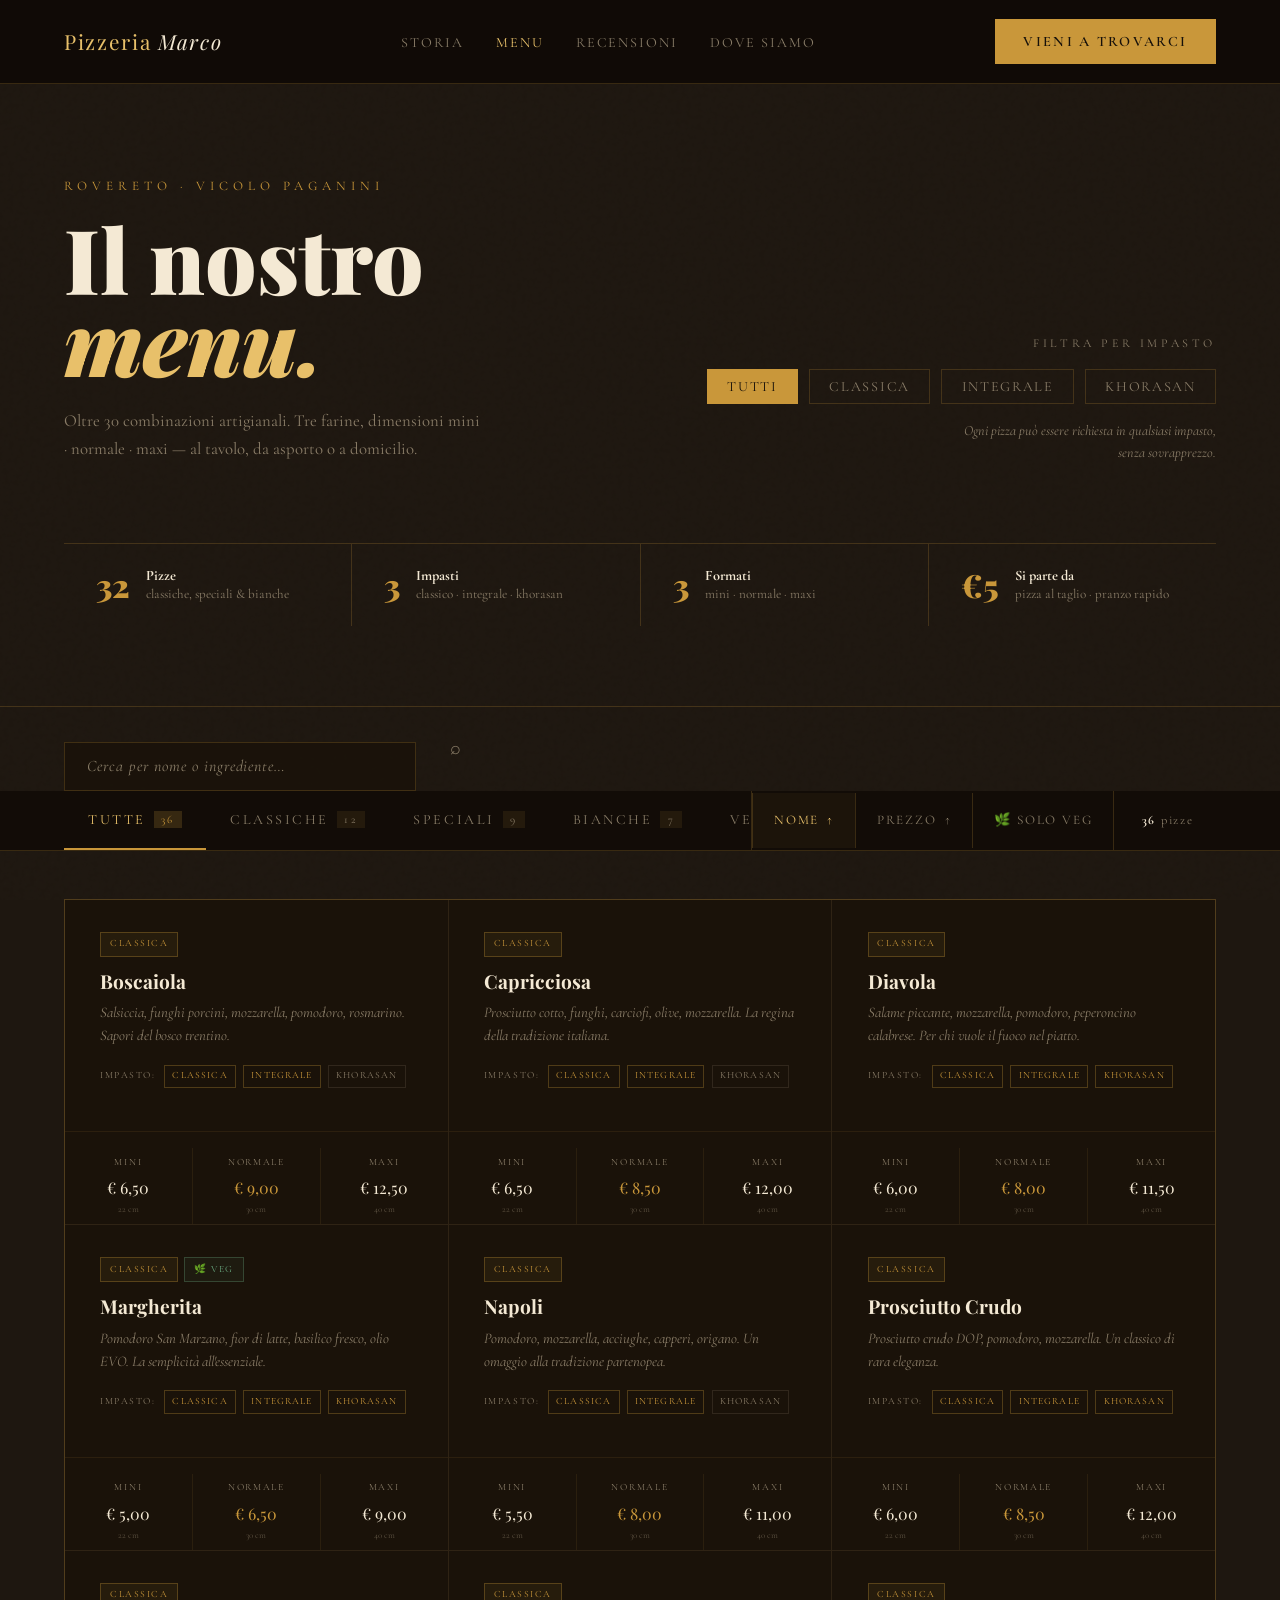
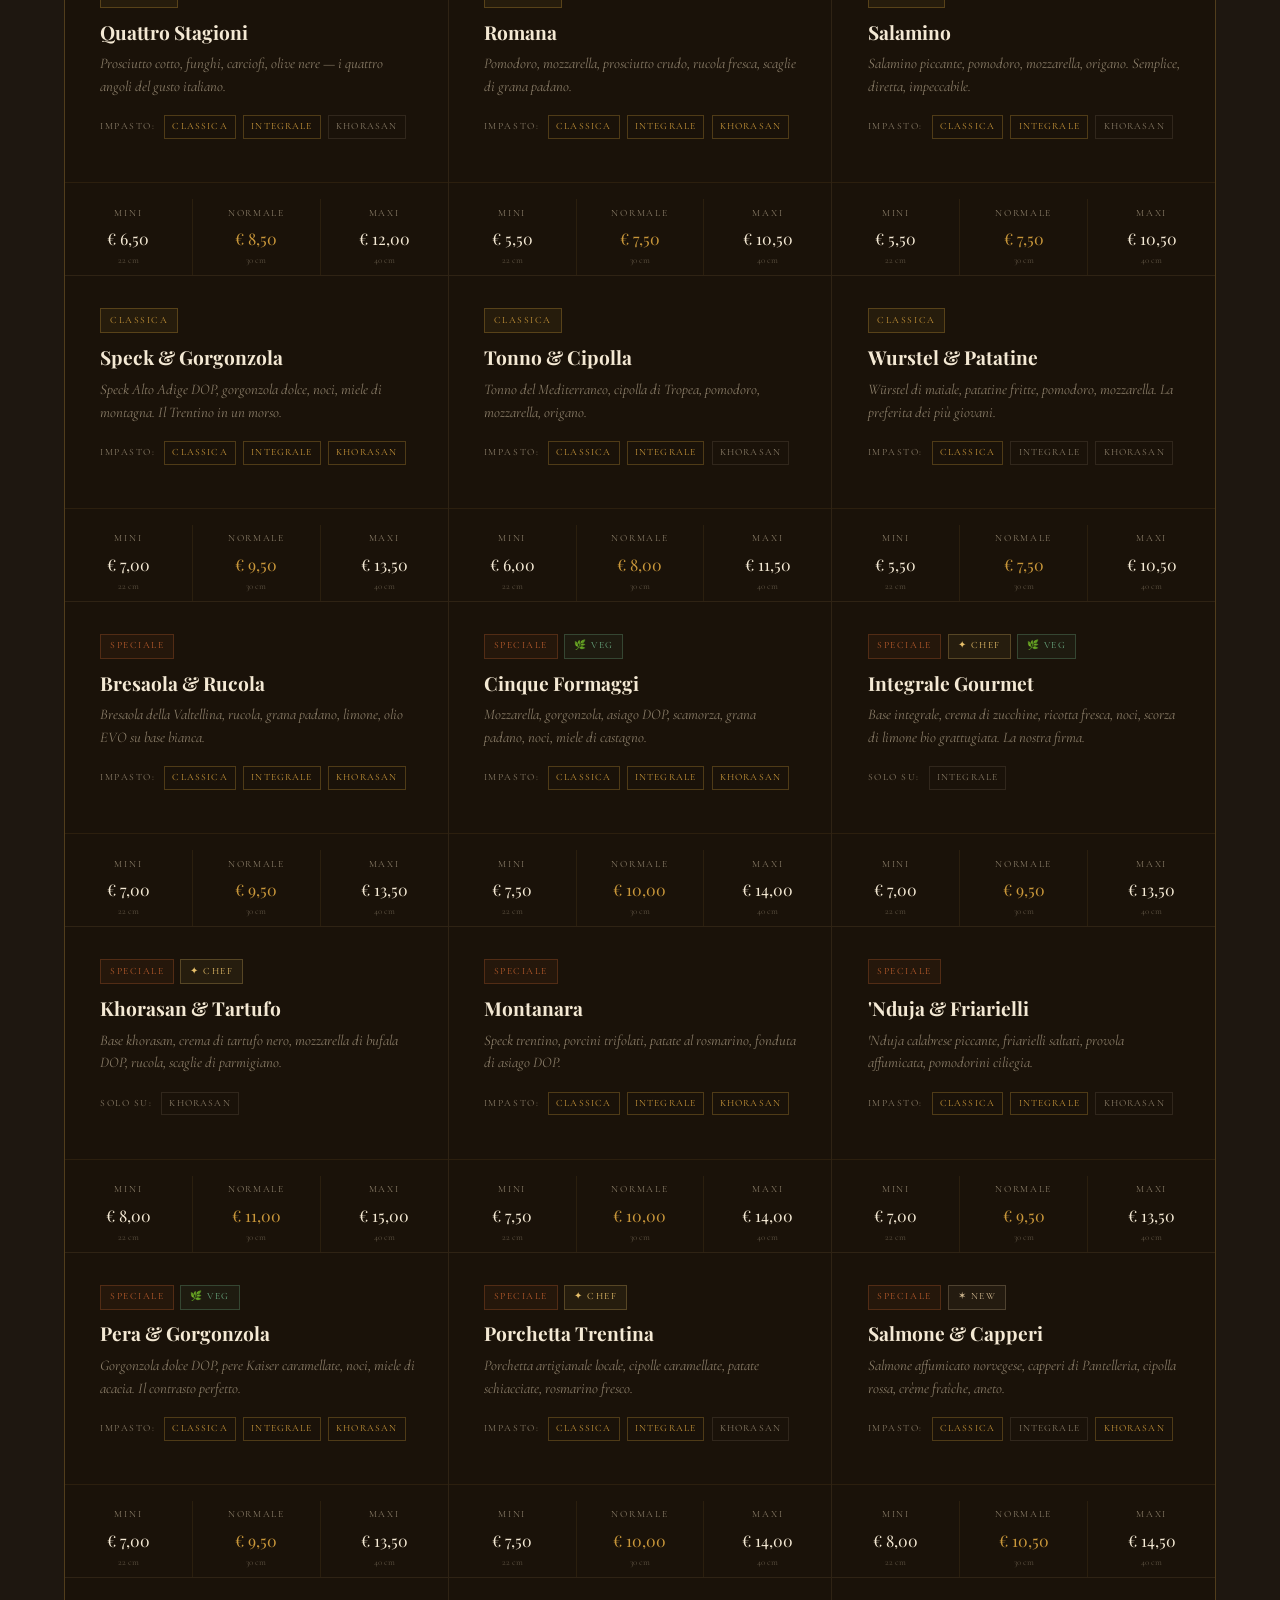
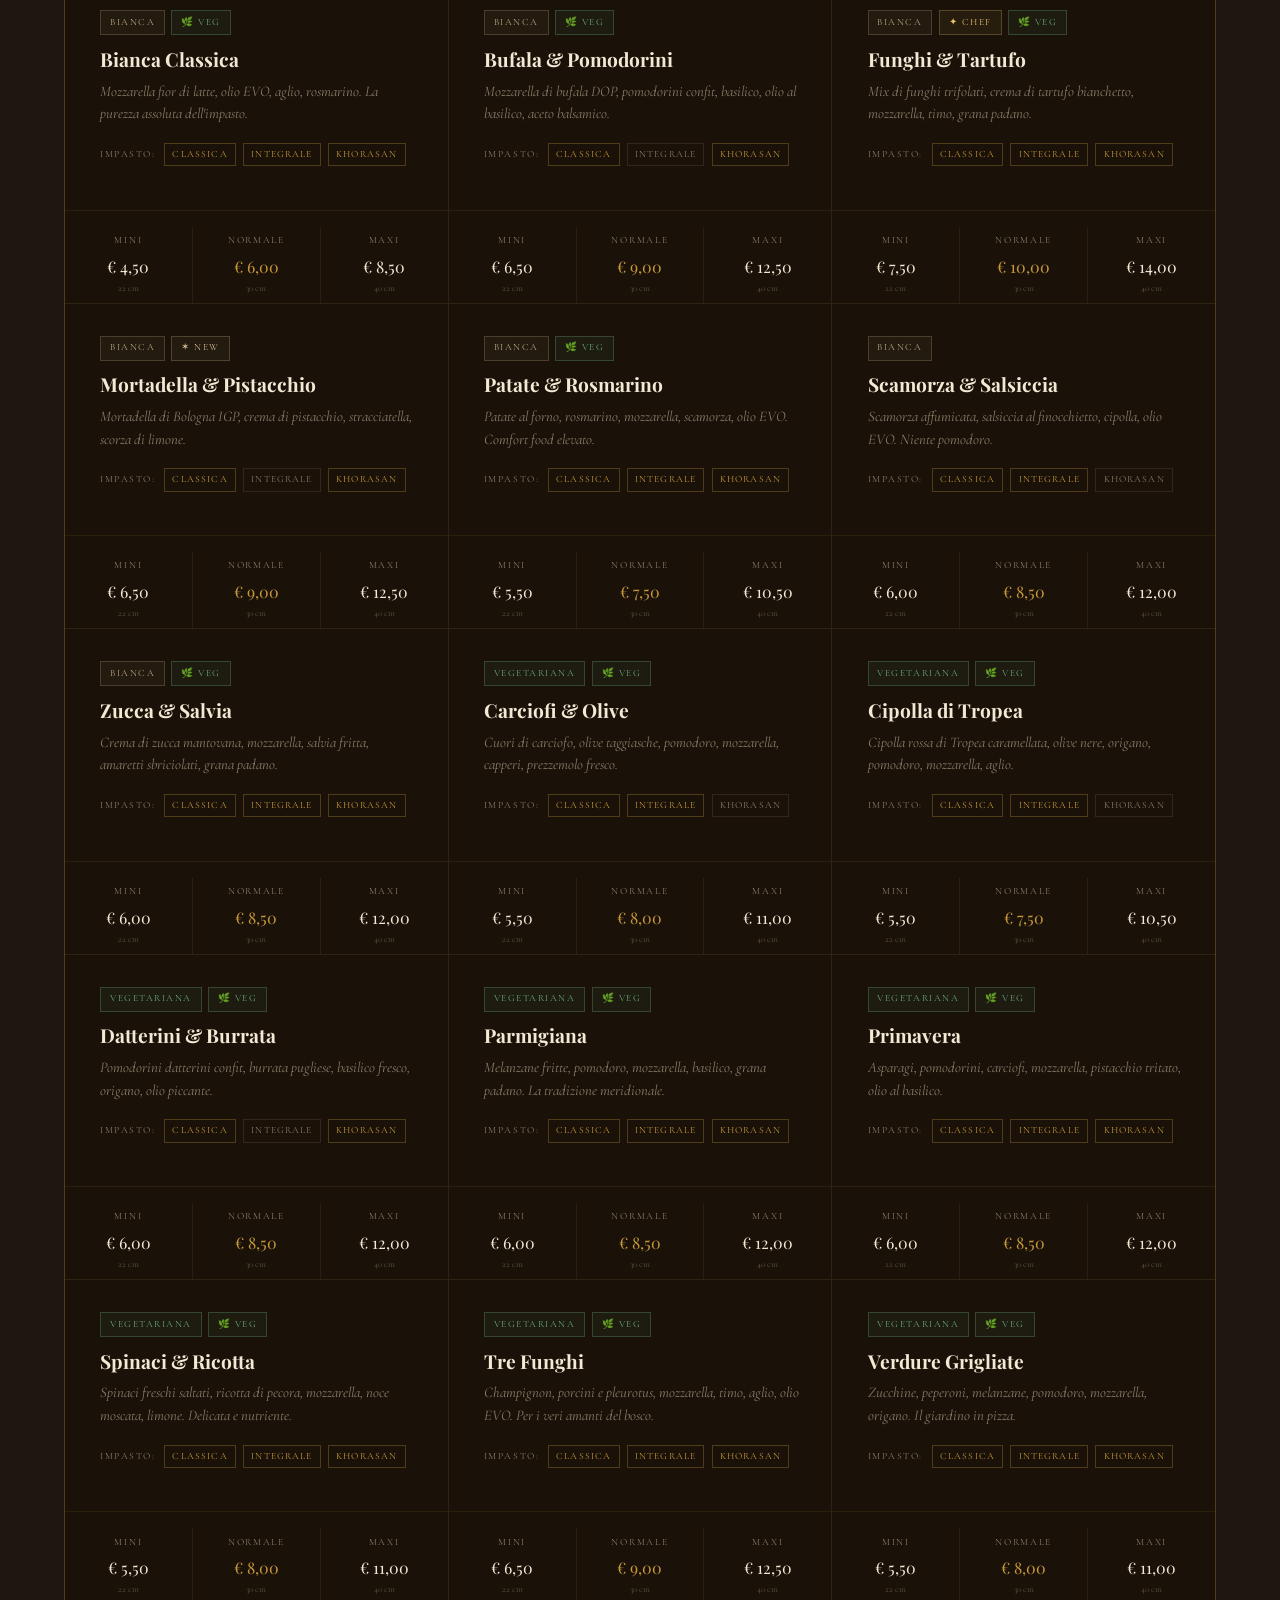
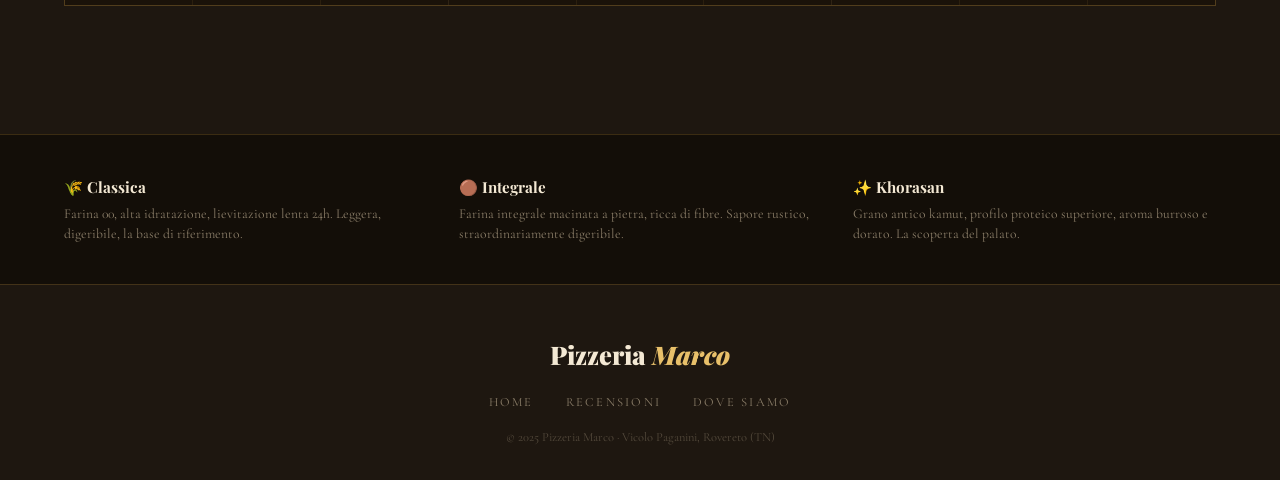
==== commit 818fdd8b: "Add files via upload" ====
--- a/pizzeria-marco-menu.html
+++ b/pizzeria-marco-menu.html
@@ -6,19 +6,22 @@
 <title>Menu — Pizzeria Marco, Rovereto</title>
 <link rel="preconnect" href="https://fonts.googleapis.com">
 <link href="https://fonts.googleapis.com/css2?family=Playfair+Display:ital,wght@0,400;0,500;0,700;0,900;1,400;1,700&family=Cormorant+Garamond:ital,wght@0,300;0,400;0,500;1,300;1,400&display=swap" rel="stylesheet">
+<link rel="stylesheet" href="pizzeria-marco-responsive.css">
 <style>
   :root {
     --ink:      #16100a;
     --charcoal: #1e1710;
     --deep:     #130e08;
+    --panel:    #1a1209;
     --cream:    #f4e9d4;
     --warm:     #ede0c4;
     --gold:     #c9973a;
     --gold-lt:  #e8c06a;
     --terra:    #b85c2c;
-    --green:    #4a7c59;
+    --green:    #4a7c5a;
     --muted:    #8a7d68;
     --border:   rgba(201,151,58,.22);
+    --border-s: rgba(201,151,58,.1);
   }
 
   *, *::before, *::after { margin:0; padding:0; box-sizing:border-box; }
@@ -38,7 +41,6 @@
     opacity:.4;
   }
 
-  /* ── NAV ── */
   nav {
     position:fixed; top:0; left:0; right:0; z-index:100;
     display:flex; align-items:center; justify-content:space-between;
@@ -52,328 +54,172 @@
   .nav-links { display:flex; gap:2rem; list-style:none; }
   .nav-links a { font-size:.88rem; letter-spacing:.14em; text-transform:uppercase; color:var(--muted); text-decoration:none; transition:color .2s; }
   .nav-links a:hover, .nav-links a.active { color:var(--gold-lt); }
-  .nav-back { font-family:'Cormorant Garamond',serif; font-size:.9rem; letter-spacing:.14em; text-transform:uppercase; color:var(--muted); text-decoration:none; transition:color .2s; }
-  .nav-back:hover { color:var(--gold); }
-
-  /* ── PAGE HERO ── */
+  .nav-cta { font-family:'Cormorant Garamond',serif; font-size:.9rem; letter-spacing:.16em; text-transform:uppercase; background:var(--gold); color:var(--ink); border:none; padding:.65rem 1.8rem; cursor:pointer; font-weight:600; text-decoration:none; display:inline-block; transition:background .2s; }
+  .nav-cta:hover { background:var(--gold-lt); }
+
+  /* PAGE HERO */
   .page-hero {
     position:relative; z-index:1;
     padding:11rem 4rem 5rem;
     border-bottom:1px solid var(--border);
-    display:grid; grid-template-columns:1fr auto;
-    align-items:end; gap:3rem;
     overflow:hidden;
-  }
-  /* Faint wheat-grain texture in hero */
-  .page-hero::after {
-    content:'';
-    position:absolute; inset:0; pointer-events:none;
-    background: radial-gradient(ellipse 70% 60% at 80% 50%, rgba(180,90,30,.07) 0%, transparent 70%);
+    display:grid; grid-template-columns:1fr 1fr; gap:4rem; align-items:end;
   }
   .eyebrow { font-size:.82rem; letter-spacing:.38em; text-transform:uppercase; color:var(--gold); margin-bottom:1.2rem; display:block; opacity:0; animation:fadeUp .7s .1s forwards; }
-  .page-title { font-family:'Playfair Display',serif; font-size:clamp(3rem,8vw,6rem); font-weight:900; line-height:.93; color:var(--cream); opacity:0; animation:fadeUp .8s .25s forwards; }
+  .page-title { font-family:'Playfair Display',serif; font-size:clamp(3.2rem,7vw,5.8rem); font-weight:900; line-height:.92; color:var(--cream); opacity:0; animation:fadeUp .8s .25s forwards; }
   .page-title em { display:block; font-style:italic; color:var(--gold-lt); }
-  .page-sub { margin-top:1.4rem; font-size:1.05rem; color:var(--muted); max-width:440px; opacity:0; animation:fadeUp .8s .4s forwards; }
-
-  .hero-legend {
-    display:flex; flex-direction:column; gap:1rem;
-    padding-bottom:.5rem;
-    opacity:0; animation:fadeUp .8s .55s forwards;
-  }
-  .legend-title { font-size:.72rem; letter-spacing:.3em; text-transform:uppercase; color:var(--muted); margin-bottom:.3rem; }
-  .legend-item { display:flex; align-items:center; gap:.7rem; font-size:.88rem; color:var(--muted); }
-  .legend-dot { width:8px; height:8px; border-radius:50%; flex-shrink:0; }
-  .legend-dot.rossa  { background:#b85c2c; }
-  .legend-dot.bianca { background:#e8c06a; }
-  .legend-dot.veg    { background:#4a7c59; }
-  .legend-dot.spec   { background:#8a5cb8; }
-
-  /* ── CONTROLS BAR ── */
+  .page-sub { margin-top:1.6rem; font-size:1.05rem; color:var(--muted); max-width:420px; opacity:0; animation:fadeUp .8s .4s forwards; }
+
+  .hero-dough-callout { display:flex; flex-direction:column; gap:1rem; align-items:flex-end; opacity:0; animation:fadeUp .9s .55s forwards; }
+  .hero-dough-callout .dc-label { font-size:.75rem; letter-spacing:.3em; text-transform:uppercase; color:var(--muted); text-align:right; }
+  .dough-pills { display:flex; gap:.7rem; }
+  .dough-pill { font-family:'Cormorant Garamond',serif; font-size:.88rem; letter-spacing:.12em; text-transform:uppercase; border:1px solid var(--border); color:var(--muted); padding:.5rem 1.2rem; cursor:pointer; background:transparent; transition:all .2s; }
+  .dough-pill:hover, .dough-pill.active { background:var(--gold); color:var(--ink); border-color:var(--gold); }
+  .hero-note { font-size:.88rem; font-style:italic; color:var(--muted); text-align:right; max-width:280px; line-height:1.5; }
+
+  .hero-stats { grid-column:1/-1; display:flex; gap:0; border-top:1px solid var(--border); margin-top:1rem; opacity:0; animation:fadeUp .8s .7s forwards; }
+  .stat-item { flex:1; padding:1.4rem 2rem; border-right:1px solid var(--border); display:flex; align-items:center; gap:1rem; }
+  .stat-item:last-child { border-right:none; }
+  .stat-num { font-family:'Playfair Display',serif; font-size:2rem; font-weight:900; color:var(--gold); line-height:1; }
+  .stat-label { font-size:.82rem; color:var(--muted); line-height:1.35; }
+  .stat-label strong { display:block; color:var(--cream); font-size:.9rem; }
+
+  /* CONTROLS BAR */
   .controls-bar {
-    position:sticky; top:64px; z-index:90;
-    background:rgba(14,10,6,.96);
-    backdrop-filter:blur(16px);
+    position:sticky; top:65px; z-index:50;
+    background:rgba(18,13,8,.97); backdrop-filter:blur(14px);
     border-bottom:1px solid var(--border);
     padding:0 4rem;
-  }
-
-  /* Tab row: category */
-  .tab-row {
-    display:flex; align-items:center;
-    border-bottom:1px solid var(--border);
-    gap:0; overflow-x:auto;
-  }
-  .tab-row::-webkit-scrollbar { height:0; }
+    display:flex; align-items:stretch; gap:0;
+  }
+  .cat-tabs { display:flex; gap:0; flex:1; border-right:1px solid var(--border); overflow-x:auto; }
   .cat-tab {
-    font-family:'Cormorant Garamond',serif;
-    font-size:.9rem; letter-spacing:.18em; text-transform:uppercase;
-    background:transparent; color:var(--muted);
-    border:none; padding:1.1rem 1.8rem;
-    cursor:pointer; white-space:nowrap;
-    border-bottom:2px solid transparent; margin-bottom:-1px;
-    transition:color .2s, border-color .2s;
+    font-family:'Cormorant Garamond',serif; font-size:.88rem; letter-spacing:.18em; text-transform:uppercase;
+    background:transparent; color:var(--muted); border:none; border-bottom:2px solid transparent;
+    padding:1.2rem 1.5rem; cursor:pointer; transition:color .2s, border-color .2s; white-space:nowrap;
     display:flex; align-items:center; gap:.5rem;
   }
   .cat-tab:hover { color:var(--cream); }
-  .cat-tab.active { color:var(--gold); border-bottom-color:var(--gold); }
-  .cat-tab .tab-count { font-size:.68rem; background:rgba(201,151,58,.15); color:var(--gold); padding:.1rem .45rem; border-radius:20px; }
-
-  /* Filter + sort row */
-  .filter-row {
-    display:flex; align-items:center; gap:.8rem;
-    padding:.9rem 0; flex-wrap:wrap;
-  }
-  .filter-sep { width:1px; height:22px; background:var(--border); flex-shrink:0; margin:0 .3rem; }
-  .filter-label { font-size:.72rem; letter-spacing:.25em; text-transform:uppercase; color:var(--muted); flex-shrink:0; }
-
-  .filter-pill {
-    font-family:'Cormorant Garamond',serif;
-    font-size:.82rem; letter-spacing:.12em; text-transform:capitalize;
-    background:transparent; color:var(--muted);
-    border:1px solid var(--border); padding:.35rem 1rem;
-    cursor:pointer; transition:all .18s; white-space:nowrap;
-  }
-  .filter-pill:hover { border-color:rgba(201,151,58,.5); color:var(--cream); }
-  .filter-pill.active { background:rgba(201,151,58,.12); color:var(--gold-lt); border-color:rgba(201,151,58,.5); }
-
-  /* Sort select */
-  .sort-wrap { margin-left:auto; display:flex; align-items:center; gap:.7rem; flex-shrink:0; }
-  .sort-label { font-size:.72rem; letter-spacing:.2em; text-transform:uppercase; color:var(--muted); }
-  .sort-select {
-    font-family:'Cormorant Garamond',serif;
-    font-size:.88rem; letter-spacing:.1em;
-    background:transparent; color:var(--cream);
-    border:1px solid var(--border); padding:.35rem 1rem;
-    cursor:pointer; outline:none; appearance:none;
-    background-image: url("data:image/svg+xml,%3Csvg xmlns='http://www.w3.org/2000/svg' width='10' height='6'%3E%3Cpath d='M0 0l5 6 5-6z' fill='%23c9973a'/%3E%3C/svg%3E");
-    background-repeat:no-repeat; background-position:right .7rem center;
-    padding-right:2rem;
-    transition:border-color .2s;
-  }
-  .sort-select:focus, .sort-select:hover { border-color:rgba(201,151,58,.5); }
-  .sort-select option { background:#1e1710; color:var(--cream); }
-
-  /* Result count */
-  .result-count { font-size:.8rem; color:var(--muted); letter-spacing:.06em; flex-shrink:0; }
-
-  /* ── MENU BODY ── */
-  .menu-body {
-    position:relative; z-index:1;
-    padding:4rem 4rem 8rem;
-    max-width:1400px; margin:0 auto;
-  }
-
-  /* Section header (per category group) */
-  .section-head {
-    display:flex; align-items:center; gap:1.5rem;
-    margin:4rem 0 2rem;
-    font-size:.78rem; letter-spacing:.32em; text-transform:uppercase;
-    color:var(--gold);
-  }
-  .section-head::before { content:''; flex:0 0 32px; height:1px; background:var(--gold); }
-  .section-head::after  { content:''; flex:1; height:1px; background:var(--border); }
-  .section-head:first-child { margin-top:0; }
-
-  /* ── PIZZA GRID ── */
-  .pizza-grid {
-    display:grid;
-    grid-template-columns: repeat(auto-fill, minmax(320px, 1fr));
-    gap:1px;
-    background:var(--border);
-    border:1px solid var(--border);
-  }
-
-  /* ── PIZZA CARD ── */
+  .cat-tab.active { color:var(--gold-lt); border-bottom-color:var(--gold); }
+  .cat-tab .tab-count { font-size:.7rem; background:var(--border-s); color:var(--muted); padding:.15rem .45rem; transition:background .2s, color .2s; }
+  .cat-tab.active .tab-count { background:rgba(201,151,58,.2); color:var(--gold); }
+
+  .sort-controls { display:flex; align-items:center; gap:0; }
+  .sort-btn { font-family:'Cormorant Garamond',serif; font-size:.82rem; letter-spacing:.14em; text-transform:uppercase; background:transparent; color:var(--muted); border:none; border-left:1px solid var(--border); padding:1.2rem 1.3rem; cursor:pointer; transition:color .2s, background .2s; display:flex; align-items:center; gap:.5rem; white-space:nowrap; }
+  .sort-btn:hover { color:var(--cream); background:rgba(201,151,58,.04); }
+  .sort-btn.active { color:var(--gold-lt); background:rgba(201,151,58,.06); }
+  .sort-btn .arr { font-size:.7rem; transition:transform .2s; display:inline-block; }
+  .sort-btn.desc .arr { transform:rotate(180deg); }
+  .veg-btn { font-family:'Cormorant Garamond',serif; font-size:.82rem; letter-spacing:.14em; text-transform:uppercase; background:transparent; color:var(--muted); border:none; border-left:1px solid var(--border); padding:1.2rem 1.3rem; cursor:pointer; transition:color .2s; white-space:nowrap; }
+  .veg-btn:hover { color:var(--cream); }
+  .veg-btn.active { color:#6aaa80; }
+  .results-count { font-size:.78rem; letter-spacing:.14em; color:var(--muted); border-left:1px solid var(--border); padding:1.2rem 1.4rem; display:flex; align-items:center; white-space:nowrap; }
+  .results-count b { color:var(--cream); margin:0 .3rem; }
+
+  /* SEARCH */
+  .search-wrap { position:relative; z-index:1; padding:2.2rem 4rem 0; max-width:480px; opacity:0; animation:fadeUp .7s .85s forwards; }
+  .search-input { width:100%; font-family:'Cormorant Garamond',serif; font-size:1rem; letter-spacing:.06em; background:rgba(26,18,9,.8); border:1px solid var(--border); color:var(--cream); padding:.85rem 3rem .85rem 1.4rem; outline:none; transition:border-color .2s; }
+  .search-input::placeholder { color:var(--muted); font-style:italic; }
+  .search-input:focus { border-color:rgba(201,151,58,.5); }
+  .s-icon { position:absolute; right:1.2rem; top:50%; transform:translateY(-50%); color:var(--muted); pointer-events:none; }
+  .s-clear { position:absolute; right:1.1rem; top:50%; transform:translateY(-50%); color:var(--muted); cursor:pointer; background:none; border:none; padding:.2rem; display:none; transition:color .2s; font-size:.9rem; }
+  .s-clear:hover { color:var(--gold); }
+  .search-wrap.has-value .s-icon { display:none; }
+  .search-wrap.has-value .s-clear { display:block; }
+
+  /* MENU GRID */
+  .menu-area { position:relative; z-index:1; padding:3rem 4rem 8rem; }
+  .menu-grid { display:grid; grid-template-columns:repeat(auto-fill,minmax(300px,1fr)); gap:1px; background:var(--border-s); border:1px solid var(--border); }
+
   .pizza-card {
-    background:var(--charcoal);
-    padding:2.4rem 2.2rem;
-    position:relative; overflow:hidden;
+    background:var(--panel); position:relative; overflow:hidden;
     display:flex; flex-direction:column;
-    cursor:default;
-    transition:background .25s, transform .2s;
-  }
-  .pizza-card:hover { background:#21180f; }
-
-  /* Colour accent strip at top */
-  .pizza-card::before {
-    content:''; position:absolute; top:0; left:0; right:0;
-    height:2px; opacity:0;
-    transition:opacity .3s;
-  }
+    transition:background .25s;
+    opacity:0; animation:cardIn .45s ease forwards;
+  }
+  .pizza-card:hover { background:#211709; }
+  .pizza-card::before { content:''; position:absolute; left:0; top:0; bottom:0; width:3px; opacity:0; transition:opacity .25s; }
   .pizza-card:hover::before { opacity:1; }
-  .pizza-card[data-cat="rossa"]::before  { background:var(--terra); }
-  .pizza-card[data-cat="bianca"]::before { background:var(--gold-lt); }
-  .pizza-card[data-cat="veg"]::before    { background:var(--green); }
-  .pizza-card[data-cat="speciale"]::before { background:#8a5cb8; }
-
-  /* Card top row */
-  .card-top { display:flex; align-items:flex-start; justify-content:space-between; margin-bottom:.9rem; gap:1rem; }
-
-  .card-name {
-    font-family:'Playfair Display',serif;
-    font-size:1.25rem; font-weight:700; color:var(--cream); line-height:1.2;
-  }
-
-  /* Tags cluster */
-  .card-tags { display:flex; flex-wrap:wrap; gap:.35rem; margin-bottom:.9rem; }
-  .tag {
-    font-size:.62rem; letter-spacing:.16em; text-transform:uppercase;
-    padding:.22rem .55rem; border:1px solid transparent;
-  }
-  .tag-cat-rossa   { border-color:rgba(184,92,44,.35); color:#c97050; }
-  .tag-cat-bianca  { border-color:rgba(232,192,106,.3); color:var(--gold-lt); }
-  .tag-cat-veg     { border-color:rgba(74,124,89,.4); color:#6aaa7d; }
-  .tag-cat-speciale{ border-color:rgba(138,92,184,.35); color:#b085d8; }
-  .tag-dough-int   { border-color:rgba(139,115,75,.35); color:#b09060; }
-  .tag-dough-kh    { border-color:rgba(220,180,80,.25); color:var(--gold); }
-  .tag-popular     { background:rgba(184,92,44,.15); border-color:rgba(184,92,44,.4); color:#d08060; }
-  .tag-new         { background:rgba(74,124,89,.12); border-color:rgba(74,124,89,.4); color:#6aaa7d; }
-  .tag-chef        { background:rgba(201,151,58,.1); border-color:rgba(201,151,58,.35); color:var(--gold); }
-  .tag-spicy       { border-color:rgba(200,60,40,.35); color:#d06050; }
-
-  /* Ingredients */
-  .card-desc {
-    font-size:.95rem; color:var(--muted); line-height:1.6;
-    flex:1; margin-bottom:1.4rem;
-    font-style:italic;
-  }
-  .card-desc em { color:var(--warm); font-style:normal; }
-
-  /* Dough options */
-  .card-doughs {
-    display:flex; gap:.4rem; margin-bottom:1.3rem; flex-wrap:wrap;
-  }
-  .dough-chip {
-    font-size:.65rem; letter-spacing:.14em; text-transform:uppercase;
-    padding:.22rem .6rem; border:1px solid var(--border); color:var(--muted);
-    transition:border-color .2s, color .2s;
-  }
-  .dough-chip.available { border-color:rgba(201,151,58,.3); color:var(--muted); }
-  .dough-chip.highlight { border-color:var(--gold); color:var(--gold); }
-
-  /* Price row */
-  .card-price {
-    display:flex; align-items:baseline; gap:1.2rem;
-    border-top:1px solid rgba(201,151,58,.1); padding-top:1.1rem;
-    flex-wrap:wrap;
-  }
-  .price-item { display:flex; flex-direction:column; align-items:center; }
-  .price-size { font-size:.6rem; letter-spacing:.2em; text-transform:uppercase; color:var(--muted); margin-bottom:.15rem; }
-  .price-val  { font-family:'Playfair Display',serif; font-size:1.1rem; color:var(--cream); }
-  .price-val.main { color:var(--gold); font-size:1.2rem; }
-  .price-divider { width:1px; height:28px; background:var(--border); align-self:center; }
-
-  /* Hidden state */
+  .pizza-card[data-cat="classiche"]::before   { background:var(--gold); }
+  .pizza-card[data-cat="speciali"]::before    { background:var(--terra); }
+  .pizza-card[data-cat="bianche"]::before     { background:#a89070; }
+  .pizza-card[data-cat="vegetariane"]::before { background:#6aaa80; }
   .pizza-card.hidden { display:none; }
 
-  /* ── EMPTY STATE ── */
-  .empty-state {
-    display:none; text-align:center;
-    padding:6rem 2rem; color:var(--muted);
-    border:1px solid var(--border); background:rgba(20,15,8,.5);
-  }
-  .empty-state.visible { display:block; }
-  .empty-state-icon { font-size:3rem; margin-bottom:1rem; display:block; opacity:.4; }
-  .empty-state p { font-size:1.1rem; font-style:italic; }
-
-  /* ── IMPASTO PANEL (sidebar-style) ── */
-  .impasto-banner {
-    position:relative; z-index:1;
-    background:linear-gradient(135deg, #1d1509, #241a0d);
-    border-top:1px solid var(--border); border-bottom:1px solid var(--border);
-    padding:5rem 4rem;
-  }
-  .impasto-grid { display:grid; grid-template-columns:1fr 3fr; gap:4rem; align-items:center; }
-  .impasto-title { font-family:'Playfair Display',serif; font-size:clamp(1.8rem,3vw,2.6rem); font-weight:700; color:var(--cream); }
-  .impasto-title em { font-style:italic; color:var(--gold-lt); display:block; }
-  .impasto-sub { font-size:.95rem; color:var(--muted); margin-top:.8rem; }
-  .impasto-cards { display:grid; grid-template-columns:repeat(3,1fr); gap:1.2rem; }
-  .ic {
-    border:1px solid var(--border); padding:1.6rem 1.4rem;
-    transition:border-color .25s, background .25s;
-  }
-  .ic:hover { border-color:rgba(201,151,58,.5); background:rgba(201,151,58,.04); }
-  .ic-icon { font-size:1.8rem; margin-bottom:.7rem; display:block; }
-  .ic-name { font-family:'Playfair Display',serif; font-size:1rem; font-weight:700; color:var(--cream); margin-bottom:.45rem; }
-  .ic-desc { font-size:.85rem; color:var(--muted); line-height:1.5; }
-  .ic-badge { display:inline-block; margin-top:.7rem; font-size:.6rem; letter-spacing:.18em; text-transform:uppercase; background:rgba(201,151,58,.1); color:var(--gold); padding:.2rem .6rem; border:1px solid var(--border); }
-
-  /* ── SIZES PANEL ── */
-  .sizes-section {
-    position:relative; z-index:1;
-    padding:5rem 4rem;
-    border-bottom:1px solid var(--border);
-  }
-  .sizes-header { margin-bottom:2.5rem; }
-  .sizes-header h2 { font-family:'Playfair Display',serif; font-size:clamp(1.8rem,3vw,2.4rem); font-weight:700; color:var(--cream); }
-  .sizes-header h2 em { font-style:italic; color:var(--gold-lt); }
-  .sizes-header p { font-size:.95rem; color:var(--muted); max-width:440px; margin-top:.6rem; }
-  .sizes-grid { display:grid; grid-template-columns:repeat(4,1fr); gap:1px; background:var(--border); border:1px solid var(--border); }
-  .size-cell {
-    background:var(--charcoal); padding:2.2rem 1.8rem; text-align:center;
-    transition:background .25s;
-  }
-  .size-cell:hover { background:#21180f; }
-  .size-icon { font-size:2.6rem; display:block; margin-bottom:.7rem; }
-  .size-name { font-family:'Playfair Display',serif; font-size:1.1rem; font-weight:700; color:var(--cream); margin-bottom:.4rem; }
-  .size-dim  { font-size:.82rem; color:var(--gold); letter-spacing:.1em; margin-bottom:.5rem; }
-  .size-desc { font-size:.85rem; color:var(--muted); line-height:1.45; }
-
-  /* ── CTA FOOTER ── */
-  .cta-section {
-    position:relative; z-index:1;
-    background:linear-gradient(135deg, #231a0e, #1a1208);
-    border-top:1px solid var(--border);
-    padding:5rem 4rem; text-align:center;
-  }
-  .cta-section h2 { font-family:'Playfair Display',serif; font-size:clamp(2rem,4vw,3rem); font-weight:700; color:var(--cream); margin-bottom:1rem; }
-  .cta-section h2 em { font-style:italic; color:var(--gold-lt); }
-  .cta-section p { font-size:1.05rem; color:var(--muted); max-width:420px; margin:0 auto 2.5rem; }
-  .cta-btns { display:flex; gap:1rem; justify-content:center; flex-wrap:wrap; }
-  .btn-primary { font-family:'Cormorant Garamond',serif; font-size:.95rem; letter-spacing:.18em; text-transform:uppercase; font-weight:600; background:var(--gold); color:var(--ink); border:none; padding:.9rem 2.4rem; cursor:pointer; text-decoration:none; display:inline-block; transition:background .2s, transform .15s, box-shadow .2s; }
-  .btn-primary:hover { background:var(--gold-lt); transform:translateY(-2px); box-shadow:0 8px 28px rgba(201,151,58,.3); }
-  .btn-outline { font-family:'Cormorant Garamond',serif; font-size:.95rem; letter-spacing:.18em; text-transform:uppercase; background:transparent; color:var(--cream); border:1px solid rgba(244,233,212,.25); padding:.9rem 2.4rem; text-decoration:none; display:inline-block; transition:border-color .2s, color .2s; }
-  .btn-outline:hover { border-color:var(--gold); color:var(--gold); }
-
-  /* ── FOOTER ── */
+  .card-inner { padding:2rem 2rem 1.4rem 2.2rem; flex:1; display:flex; flex-direction:column; }
+  .card-top { display:flex; justify-content:space-between; align-items:flex-start; margin-bottom:.8rem; }
+  .card-badges { display:flex; flex-wrap:wrap; gap:.4rem; }
+  .badge { font-size:.6rem; letter-spacing:.16em; text-transform:uppercase; padding:.22rem .55rem; border:1px solid; }
+  .badge-classiche   { color:var(--gold);  border-color:rgba(201,151,58,.3); background:rgba(201,151,58,.07); }
+  .badge-speciali    { color:var(--terra); border-color:rgba(184,92,44,.3);  background:rgba(184,92,44,.07); }
+  .badge-bianche     { color:#bba880;     border-color:rgba(168,144,112,.3); background:rgba(168,144,112,.07); }
+  .badge-vegetariane { color:#6aaa80;     border-color:rgba(106,170,128,.3); background:rgba(106,170,128,.06); }
+  .badge-chef { color:var(--gold-lt); border-color:rgba(232,192,106,.25); background:rgba(232,192,106,.06); }
+  .badge-new  { color:#d0b890;        border-color:rgba(208,184,144,.25); background:rgba(208,184,144,.05); }
+  .badge-veg  { color:#6aaa80;        border-color:rgba(106,170,128,.3);  background:rgba(106,170,128,.06); }
+
+  .card-name { font-family:'Playfair Display',serif; font-size:1.2rem; font-weight:700; color:var(--cream); line-height:1.15; }
+  .card-desc { margin-top:.6rem; font-size:.92rem; font-style:italic; color:var(--muted); line-height:1.55; flex:1; }
+
+  .card-doughs { margin-top:1.1rem; display:flex; align-items:center; gap:.45rem; flex-wrap:wrap; }
+  .dough-label-sm { font-size:.6rem; letter-spacing:.16em; text-transform:uppercase; color:var(--muted); margin-right:.1rem; }
+  .dough-tag { font-size:.6rem; letter-spacing:.12em; text-transform:uppercase; color:var(--muted); border:1px solid rgba(138,125,104,.2); padding:.18rem .45rem; transition:all .2s; }
+  .dough-tag.avail { color:var(--gold); border-color:rgba(201,151,58,.3); }
+  .dough-tag.lit   { background:var(--gold); color:var(--ink); border-color:var(--gold); }
+
+  .card-footer { border-top:1px solid var(--border-s); margin-top:1.3rem; padding-top:1rem; display:flex; gap:0; }
+  .size-col { display:flex; flex-direction:column; align-items:center; flex:1; padding:.4rem .4rem; border-right:1px solid var(--border-s); transition:background .2s; }
+  .size-col:last-child { border-right:none; }
+  .size-col:hover { background:rgba(201,151,58,.04); }
+  .size-name  { font-size:.6rem; letter-spacing:.18em; text-transform:uppercase; color:var(--muted); margin-bottom:.3rem; }
+  .size-price { font-family:'Playfair Display',serif; font-size:1rem; color:var(--cream); }
+  .size-price.hi { color:var(--gold); }
+  .size-cm { font-size:.56rem; color:var(--muted); opacity:.6; margin-top:.1rem; }
+
+  /* EMPTY */
+  .empty-state { grid-column:1/-1; padding:5rem 2rem; text-align:center; display:none; }
+  .empty-state.on { display:block; }
+  .empty-icon { font-size:2.8rem; margin-bottom:.8rem; opacity:.25; display:block; }
+  .empty-title { font-family:'Playfair Display',serif; font-size:1.4rem; color:var(--cream); margin-bottom:.4rem; }
+  .empty-sub { font-size:.92rem; color:var(--muted); font-style:italic; }
+  .empty-reset { margin-top:1.4rem; font-family:'Cormorant Garamond',serif; font-size:.86rem; letter-spacing:.18em; text-transform:uppercase; color:var(--gold); background:none; border:1px solid var(--border); padding:.6rem 1.5rem; cursor:pointer; transition:border-color .2s; }
+  .empty-reset:hover { border-color:var(--gold); }
+
+  /* DOUGH LEGEND */
+  .dough-legend { position:relative; z-index:1; background:var(--deep); border-top:1px solid var(--border); padding:2.5rem 4rem; display:grid; grid-template-columns:repeat(3,1fr); gap:2rem; }
+  .legend-item {}
+  .legend-name { font-family:'Playfair Display',serif; font-size:.95rem; font-weight:700; color:var(--cream); margin-bottom:.3rem; }
+  .legend-desc { font-size:.85rem; color:var(--muted); line-height:1.45; }
+
   footer { position:relative; z-index:1; border-top:1px solid var(--border); padding:3rem 0 2rem; text-align:center; }
   .footer-logo { font-family:'Playfair Display',serif; font-size:1.6rem; font-weight:900; color:var(--cream); }
   .footer-logo em { font-style:italic; color:var(--gold-lt); }
-  .footer-copy { font-size:.8rem; color:var(--muted); opacity:.55; margin-top:.7rem; }
+  .footer-links { display:flex; gap:2rem; justify-content:center; list-style:none; margin:.7rem 0; }
+  .footer-links a { font-size:.78rem; letter-spacing:.18em; text-transform:uppercase; color:var(--muted); text-decoration:none; transition:color .2s; }
+  .footer-links a:hover { color:var(--gold); }
+  .footer-copy { font-size:.78rem; color:var(--muted); opacity:.5; }
 
   @keyframes fadeUp { from{opacity:0;transform:translateY(20px)} to{opacity:1;transform:translateY(0)} }
-  .reveal { opacity:0; transform:translateY(22px); transition:opacity .7s ease, transform .7s ease; }
-  .reveal.visible { opacity:1; transform:translateY(0); }
-
-  /* Card fade-in on appear */
-  .pizza-card { opacity:0; transform:translateY(14px); transition: opacity .4s ease, transform .4s ease, background .25s; }
-  .pizza-card.appeared { opacity:1; transform:translateY(0); }
-  .pizza-card.hidden { opacity:0 !important; transform:translateY(10px) !important; pointer-events:none; }
-
-  @media(max-width:960px){
+  @keyframes cardIn { to{opacity:1;transform:translateY(0)} }
+  .pizza-card { opacity:0; transform:translateY(10px); }
+
+  @media(max-width:900px){
     nav { padding:1rem 1.5rem; }
     .nav-links { display:none; }
-    .page-hero { grid-template-columns:1fr; padding:9rem 1.5rem 3.5rem; }
-    .controls-bar { padding:0 1.5rem; }
-    .menu-body { padding:3rem 1.5rem 5rem; }
-    .impasto-banner, .sizes-section { padding:3.5rem 1.5rem; }
-    .impasto-grid { grid-template-columns:1fr; gap:2rem; }
-    .impasto-cards { grid-template-columns:1fr 1fr 1fr; }
-    .sizes-grid { grid-template-columns:1fr 1fr; }
-    .cta-section { padding:3.5rem 1.5rem; }
-    .pizza-grid { grid-template-columns:1fr; }
-  }
-  @media(max-width:600px){
-    .impasto-cards { grid-template-columns:1fr; }
-    .sizes-grid { grid-template-columns:1fr 1fr; }
-    .filter-row { gap:.5rem; }
-    .sort-wrap { margin-left:0; width:100%; }
+    .page-hero { padding:9rem 1.5rem 3rem; grid-template-columns:1fr; gap:2rem; }
+    .hero-dough-callout { align-items:flex-start; }
+    .hero-note { text-align:left; }
+    .hero-stats { flex-wrap:wrap; }
+    .stat-item { flex:1 1 45%; border-bottom:1px solid var(--border); }
+    .controls-bar { padding:0 1rem; }
+    .search-wrap { padding:1.5rem 1.5rem 0; max-width:100%; }
+    .menu-area { padding:2rem 1rem 5rem; }
+    .dough-legend { padding:2rem 1.5rem; grid-template-columns:1fr; gap:1.2rem; }
   }
 </style>
 </head>
 <body>
 
-<!-- NAV -->
 <nav>
   <a href="pizzeria-marco.html" class="nav-logo">Pizzeria <span>Marco</span></a>
   <ul class="nav-links">
@@ -382,950 +228,716 @@
     <li><a href="pizzeria-marco-recensioni.html">Recensioni</a></li>
     <li><a href="pizzeria-marco-dove-siamo.html">Dove siamo</a></li>
   </ul>
-  <a href="pizzeria-marco.html" class="nav-back">← Home</a>
+  <a href="pizzeria-marco-dove-siamo.html" class="nav-cta">Vieni a trovarci</a>
+  <button class="nav-hamburger" id="navHamburger" aria-label="Apri menu" aria-expanded="false">
+    <span></span><span></span><span></span>
+  </button>
 </nav>
 
-<!-- HERO -->
 <section class="page-hero">
   <div>
-    <span class="eyebrow">Le nostre pizze · Rovereto</span>
+    <span class="eyebrow">Rovereto · Vicolo Paganini</span>
     <h1 class="page-title">Il nostro<em>menu.</em></h1>
-    <p class="page-sub">Oltre 30 pizze, tre tipi di impasto, tre formati. Ingredienti freschi ogni giorno — il resto lo fa Albert.</p>
-  </div>
-  <div class="hero-legend">
-    <div class="legend-title">Legenda categorie</div>
-    <div class="legend-item"><span class="legend-dot rossa"></span>Pizza Rossa</div>
-    <div class="legend-item"><span class="legend-dot bianca"></span>Pizza Bianca</div>
-    <div class="legend-item"><span class="legend-dot veg"></span>Vegetariana</div>
-    <div class="legend-item"><span class="legend-dot spec"></span>Speciale</div>
+    <p class="page-sub">Oltre 30 combinazioni artigianali. Tre farine, dimensioni mini · normale · maxi — al tavolo, da asporto o a domicilio.</p>
+  </div>
+  <div class="hero-dough-callout">
+    <span class="dc-label">Filtra per impasto</span>
+    <div class="dough-pills">
+      <button class="dough-pill active" data-dough="all">Tutti</button>
+      <button class="dough-pill" data-dough="classica">Classica</button>
+      <button class="dough-pill" data-dough="integrale">Integrale</button>
+      <button class="dough-pill" data-dough="khorasan">Khorasan</button>
+    </div>
+    <p class="hero-note">Ogni pizza può essere richiesta in qualsiasi impasto, senza sovrapprezzo.</p>
+  </div>
+  <div class="hero-stats">
+    <div class="stat-item"><div class="stat-num">32</div><div class="stat-label"><strong>Pizze</strong>classiche, speciali & bianche</div></div>
+    <div class="stat-item"><div class="stat-num">3</div><div class="stat-label"><strong>Impasti</strong>classico · integrale · khorasan</div></div>
+    <div class="stat-item"><div class="stat-num">3</div><div class="stat-label"><strong>Formati</strong>mini · normale · maxi</div></div>
+    <div class="stat-item"><div class="stat-num">€5</div><div class="stat-label"><strong>Si parte da</strong>pizza al taglio · pranzo rapido</div></div>
   </div>
 </section>
 
-<!-- CONTROLS BAR -->
-<div class="controls-bar" id="controls">
-  <!-- Category tabs -->
-  <div class="tab-row" role="tablist">
-    <button class="cat-tab active" onclick="setCategory('all',this)" role="tab">Tutte <span class="tab-count" id="tc-all">32</span></button>
-    <button class="cat-tab" onclick="setCategory('rossa',this)" role="tab">🍅 Rosse <span class="tab-count" id="tc-rossa">13</span></button>
-    <button class="cat-tab" onclick="setCategory('bianca',this)" role="tab">⬜ Bianche <span class="tab-count" id="tc-bianca">9</span></button>
-    <button class="cat-tab" onclick="setCategory('veg',this)" role="tab">🌿 Vegetariane <span class="tab-count" id="tc-veg">7</span></button>
-    <button class="cat-tab" onclick="setCategory('speciale',this)" role="tab">✦ Speciali <span class="tab-count" id="tc-speciale">6</span></button>
-  </div>
-  <!-- Filter + sort row -->
-  <div class="filter-row">
-    <span class="filter-label">Impasto</span>
-    <button class="filter-pill active" onclick="setDough('all',this)">Tutti</button>
-    <button class="filter-pill" onclick="setDough('classica',this)">🌾 Classico</button>
-    <button class="filter-pill" onclick="setDough('integrale',this)">🟤 Integrale</button>
-    <button class="filter-pill" onclick="setDough('khorasan',this)">✨ Khorasan</button>
-    <div class="filter-sep"></div>
-    <span class="filter-label">Speciale</span>
-    <button class="filter-pill" onclick="setSpecial('popular',this)">🔥 Più ordinate</button>
-    <button class="filter-pill" onclick="setSpecial('chef',this)">👨‍🍳 Chef's choice</button>
-    <button class="filter-pill" onclick="setSpecial('spicy',this)">🌶 Piccanti</button>
-    <div class="sort-wrap">
-      <span class="sort-label">Ordina per</span>
-      <select class="sort-select" id="sort-select" onchange="applySort()">
-        <option value="default">Ordine di menu</option>
-        <option value="price-asc">Prezzo: crescente</option>
-        <option value="price-desc">Prezzo: decrescente</option>
-        <option value="name-asc">Nome: A → Z</option>
-        <option value="name-desc">Nome: Z → A</option>
-      </select>
-      <span class="result-count" id="result-count">32 pizze</span>
-    </div>
-  </div>
-</div>
-
-<!-- MENU BODY -->
-<div class="menu-body" id="menu-body">
-  <div class="pizza-grid" id="pizza-grid">
-
-    <!-- ═══════════════ ROSSE ═══════════════ -->
-
-    <div class="pizza-card" data-cat="rossa" data-dough="classica integrale khorasan" data-special="popular" data-price="7" data-name="Margherita">
-      <div class="card-top">
-        <div class="card-name">Margherita</div>
-      </div>
-      <div class="card-tags">
-        <span class="tag tag-cat-rossa">Rossa</span>
-        <span class="tag tag-popular">🔥 Più ordinata</span>
-      </div>
-      <p class="card-desc">Pomodoro San Marzano, <em>fior di latte</em>, basilico fresco, olio EVO. La classica per eccellenza.</p>
-      <div class="card-doughs">
-        <span class="dough-chip available">Classico</span>
-        <span class="dough-chip available">Integrale</span>
-        <span class="dough-chip available">Khorasan</span>
-      </div>
-      <div class="card-price">
-        <div class="price-item"><span class="price-size">Mini</span><span class="price-val">€ 5,50</span></div>
-        <div class="price-divider"></div>
-        <div class="price-item"><span class="price-size">Normale</span><span class="price-val main">€ 7,00</span></div>
-        <div class="price-divider"></div>
-        <div class="price-item"><span class="price-size">Maxi</span><span class="price-val">€ 9,50</span></div>
-      </div>
-    </div>
-
-    <div class="pizza-card" data-cat="rossa" data-dough="classica integrale" data-special="popular spicy" data-price="8.5" data-name="Diavola">
-      <div class="card-top"><div class="card-name">Diavola</div></div>
-      <div class="card-tags">
-        <span class="tag tag-cat-rossa">Rossa</span>
-        <span class="tag tag-popular">🔥 Più ordinata</span>
-        <span class="tag tag-spicy">🌶 Piccante</span>
-      </div>
-      <p class="card-desc">Salame piccante calabrese, <em>mozzarella</em>, pomodoro, peperoncino. Carattere deciso, impatto immediato.</p>
-      <div class="card-doughs">
-        <span class="dough-chip available">Classico</span>
-        <span class="dough-chip available">Integrale</span>
-      </div>
-      <div class="card-price">
-        <div class="price-item"><span class="price-size">Mini</span><span class="price-val">€ 6,00</span></div>
-        <div class="price-divider"></div>
-        <div class="price-item"><span class="price-size">Normale</span><span class="price-val main">€ 8,50</span></div>
-        <div class="price-divider"></div>
-        <div class="price-item"><span class="price-size">Maxi</span><span class="price-val">€ 11,50</span></div>
-      </div>
-    </div>
-
-    <div class="pizza-card" data-cat="rossa" data-dough="classica integrale khorasan" data-special="popular" data-price="8.5" data-name="Quattro Stagioni">
-      <div class="card-top"><div class="card-name">Quattro Stagioni</div></div>
-      <div class="card-tags">
-        <span class="tag tag-cat-rossa">Rossa</span>
-        <span class="tag tag-popular">🔥 Più ordinata</span>
-      </div>
-      <p class="card-desc"><em>Prosciutto cotto</em>, funghi trifolati, carciofi, olive taggiasche, pomodoro, mozzarella. Un classico senza tempo.</p>
-      <div class="card-doughs">
-        <span class="dough-chip available">Classico</span>
-        <span class="dough-chip available">Integrale</span>
-        <span class="dough-chip available">Khorasan</span>
-      </div>
-      <div class="card-price">
-        <div class="price-item"><span class="price-size">Mini</span><span class="price-val">€ 6,00</span></div>
-        <div class="price-divider"></div>
-        <div class="price-item"><span class="price-size">Normale</span><span class="price-val main">€ 8,50</span></div>
-        <div class="price-divider"></div>
-        <div class="price-item"><span class="price-size">Maxi</span><span class="price-val">€ 11,50</span></div>
-      </div>
-    </div>
-
-    <div class="pizza-card" data-cat="rossa" data-dough="classica integrale" data-special="" data-price="8" data-name="Prosciutto e Funghi">
-      <div class="card-top"><div class="card-name">Prosciutto e Funghi</div></div>
-      <div class="card-tags"><span class="tag tag-cat-rossa">Rossa</span></div>
-      <p class="card-desc">Prosciutto cotto, <em>funghi di bosco</em>, mozzarella, pomodoro San Marzano. Equilibrio perfetto.</p>
-      <div class="card-doughs">
-        <span class="dough-chip available">Classico</span>
-        <span class="dough-chip available">Integrale</span>
-      </div>
-      <div class="card-price">
-        <div class="price-item"><span class="price-size">Mini</span><span class="price-val">€ 5,50</span></div>
-        <div class="price-divider"></div>
-        <div class="price-item"><span class="price-size">Normale</span><span class="price-val main">€ 8,00</span></div>
-        <div class="price-divider"></div>
-        <div class="price-item"><span class="price-size">Maxi</span><span class="price-val">€ 11,00</span></div>
-      </div>
-    </div>
-
-    <div class="pizza-card" data-cat="rossa" data-dough="classica integrale" data-special="spicy" data-price="9" data-name="Nduja e Stracchino">
-      <div class="card-top"><div class="card-name">Nduja e Stracchino</div></div>
-      <div class="card-tags">
-        <span class="tag tag-cat-rossa">Rossa</span>
-        <span class="tag tag-spicy">🌶 Piccante</span>
-      </div>
-      <p class="card-desc"><em>Nduja calabrese</em> spalmata, stracchino cremoso, pomodoro. Il calore della calabria in ogni morso.</p>
-      <div class="card-doughs">
-        <span class="dough-chip available">Classico</span>
-        <span class="dough-chip available">Integrale</span>
-      </div>
-      <div class="card-price">
-        <div class="price-item"><span class="price-size">Mini</span><span class="price-val">€ 6,50</span></div>
-        <div class="price-divider"></div>
-        <div class="price-item"><span class="price-size">Normale</span><span class="price-val main">€ 9,00</span></div>
-        <div class="price-divider"></div>
-        <div class="price-item"><span class="price-size">Maxi</span><span class="price-val">€ 12,50</span></div>
-      </div>
-    </div>
-
-    <div class="pizza-card" data-cat="rossa" data-dough="classica integrale khorasan" data-special="" data-price="8" data-name="Napoli">
-      <div class="card-top"><div class="card-name">Napoli</div></div>
-      <div class="card-tags"><span class="tag tag-cat-rossa">Rossa</span></div>
-      <p class="card-desc">Pomodoro, mozzarella, <em>acciughe del Cantabrico</em>, capperi di Pantelleria, origano. La classica marinara elevata.</p>
-      <div class="card-doughs">
-        <span class="dough-chip available">Classico</span>
-        <span class="dough-chip available">Integrale</span>
-        <span class="dough-chip available">Khorasan</span>
-      </div>
-      <div class="card-price">
-        <div class="price-item"><span class="price-size">Mini</span><span class="price-val">€ 5,50</span></div>
-        <div class="price-divider"></div>
-        <div class="price-item"><span class="price-size">Normale</span><span class="price-val main">€ 8,00</span></div>
-        <div class="price-divider"></div>
-        <div class="price-item"><span class="price-size">Maxi</span><span class="price-val">€ 11,00</span></div>
-      </div>
-    </div>
-
-    <div class="pizza-card" data-cat="rossa" data-dough="classica integrale" data-special="" data-price="8.5" data-name="Capricciosa">
-      <div class="card-top"><div class="card-name">Capricciosa</div></div>
-      <div class="card-tags"><span class="tag tag-cat-rossa">Rossa</span></div>
-      <p class="card-desc">Prosciutto, funghi, carciofini, olive, <em>wurstel</em>, pomodoro, mozzarella. La pizza di chi non sa scegliere — e fa bene.</p>
-      <div class="card-doughs">
-        <span class="dough-chip available">Classico</span>
-        <span class="dough-chip available">Integrale</span>
-      </div>
-      <div class="card-price">
-        <div class="price-item"><span class="price-size">Mini</span><span class="price-val">€ 6,00</span></div>
-        <div class="price-divider"></div>
-        <div class="price-item"><span class="price-size">Normale</span><span class="price-val main">€ 8,50</span></div>
-        <div class="price-divider"></div>
-        <div class="price-item"><span class="price-size">Maxi</span><span class="price-val">€ 11,50</span></div>
-      </div>
-    </div>
-
-    <div class="pizza-card" data-cat="rossa" data-dough="classica integrale" data-special="" data-price="9" data-name="Salamino e Cipolla">
-      <div class="card-top"><div class="card-name">Salamino e Cipolla</div></div>
-      <div class="card-tags"><span class="tag tag-cat-rossa">Rossa</span></div>
-      <p class="card-desc">Salamino piccante, <em>cipolla rossa di Tropea</em>, pomodoro, mozzarella. Dolce-piccante in perfetto equilibrio.</p>
-      <div class="card-doughs">
-        <span class="dough-chip available">Classico</span>
-        <span class="dough-chip available">Integrale</span>
-      </div>
-      <div class="card-price">
-        <div class="price-item"><span class="price-size">Mini</span><span class="price-val">€ 6,00</span></div>
-        <div class="price-divider"></div>
-        <div class="price-item"><span class="price-size">Normale</span><span class="price-val main">€ 8,50</span></div>
-        <div class="price-divider"></div>
-        <div class="price-item"><span class="price-size">Maxi</span><span class="price-val">€ 11,50</span></div>
-      </div>
-    </div>
-
-    <div class="pizza-card" data-cat="rossa" data-dough="classica integrale" data-special="spicy" data-price="9" data-name="Arrabbiata">
-      <div class="card-top"><div class="card-name">Arrabbiata</div></div>
-      <div class="card-tags">
-        <span class="tag tag-cat-rossa">Rossa</span>
-        <span class="tag tag-spicy">🌶 Piccante</span>
-      </div>
-      <p class="card-desc">Pomodoro piccante, <em>peperoncino</em>, aglio, olive, origano. Senza mozzarella — la marinara che non si scusa.</p>
-      <div class="card-doughs">
-        <span class="dough-chip available">Classico</span>
-        <span class="dough-chip available">Integrale</span>
-      </div>
-      <div class="card-price">
-        <div class="price-item"><span class="price-size">Mini</span><span class="price-val">€ 6,00</span></div>
-        <div class="price-divider"></div>
-        <div class="price-item"><span class="price-size">Normale</span><span class="price-val main">€ 8,50</span></div>
-        <div class="price-divider"></div>
-        <div class="price-item"><span class="price-size">Maxi</span><span class="price-val">€ 11,50</span></div>
-      </div>
-    </div>
-
-    <div class="pizza-card" data-cat="rossa" data-dough="classica" data-special="" data-price="9.5" data-name="Tonno e Cipolla">
-      <div class="card-top"><div class="card-name">Tonno e Cipolla</div></div>
-      <div class="card-tags"><span class="tag tag-cat-rossa">Rossa</span></div>
-      <p class="card-desc">Tonno all'olio d'oliva, <em>cipolla bianca</em>, pomodoro, mozzarella. Una bontà senza tempo.</p>
-      <div class="card-doughs">
-        <span class="dough-chip available">Classico</span>
-      </div>
-      <div class="card-price">
-        <div class="price-item"><span class="price-size">Mini</span><span class="price-val">€ 6,50</span></div>
-        <div class="price-divider"></div>
-        <div class="price-item"><span class="price-size">Normale</span><span class="price-val main">€ 9,00</span></div>
-        <div class="price-divider"></div>
-        <div class="price-item"><span class="price-size">Maxi</span><span class="price-val">€ 12,00</span></div>
-      </div>
-    </div>
-
-    <div class="pizza-card" data-cat="rossa" data-dough="classica integrale" data-special="" data-price="8.5" data-name="Boscaiola">
-      <div class="card-top"><div class="card-name">Boscaiola</div></div>
-      <div class="card-tags"><span class="tag tag-cat-rossa">Rossa</span></div>
-      <p class="card-desc">Salsiccia trentina, <em>funghi porcini</em>, pomodoro, mozzarella. I sapori del bosco sull'impasto.</p>
-      <div class="card-doughs">
-        <span class="dough-chip available">Classico</span>
-        <span class="dough-chip available">Integrale</span>
-      </div>
-      <div class="card-price">
-        <div class="price-item"><span class="price-size">Mini</span><span class="price-val">€ 6,00</span></div>
-        <div class="price-divider"></div>
-        <div class="price-item"><span class="price-size">Normale</span><span class="price-val main">€ 8,50</span></div>
-        <div class="price-divider"></div>
-        <div class="price-item"><span class="price-size">Maxi</span><span class="price-val">€ 11,50</span></div>
-      </div>
-    </div>
-
-    <div class="pizza-card" data-cat="rossa" data-dough="classica integrale" data-special="" data-price="9" data-name="Salsiccia e Friarielli">
-      <div class="card-top"><div class="card-name">Salsiccia e Friarielli</div></div>
-      <div class="card-tags"><span class="tag tag-cat-rossa">Rossa</span></div>
-      <p class="card-desc">Salsiccia di maiale, <em>friarielli saltati</em> in aglio e peperoncino, fior di latte, pomodoro.</p>
-      <div class="card-doughs">
-        <span class="dough-chip available">Classico</span>
-        <span class="dough-chip available">Integrale</span>
-      </div>
-      <div class="card-price">
-        <div class="price-item"><span class="price-size">Mini</span><span class="price-val">€ 6,00</span></div>
-        <div class="price-divider"></div>
-        <div class="price-item"><span class="price-size">Normale</span><span class="price-val main">€ 9,00</span></div>
-        <div class="price-divider"></div>
-        <div class="price-item"><span class="price-size">Maxi</span><span class="price-val">€ 12,00</span></div>
-      </div>
-    </div>
-
-    <div class="pizza-card" data-cat="rossa" data-dough="classica integrale khorasan" data-special="chef" data-price="9.5" data-name="Speck e Gorgonzola">
-      <div class="card-top"><div class="card-name">Speck e Gorgonzola</div></div>
-      <div class="card-tags">
-        <span class="tag tag-cat-rossa">Rossa</span>
-        <span class="tag tag-chef">👨‍🍳 Chef's choice</span>
-      </div>
-      <p class="card-desc">Speck Alto Adige, <em>gorgonzola cremoso</em>, mozzarella, pomodoro, noci. Il Trentino in una morsa.</p>
-      <div class="card-doughs">
-        <span class="dough-chip available">Classico</span>
-        <span class="dough-chip available">Integrale</span>
-        <span class="dough-chip highlight">Khorasan ✦</span>
-      </div>
-      <div class="card-price">
-        <div class="price-item"><span class="price-size">Mini</span><span class="price-val">€ 7,00</span></div>
-        <div class="price-divider"></div>
-        <div class="price-item"><span class="price-size">Normale</span><span class="price-val main">€ 9,50</span></div>
-        <div class="price-divider"></div>
-        <div class="price-item"><span class="price-size">Maxi</span><span class="price-val">€ 13,00</span></div>
-      </div>
-    </div>
-
-    <!-- ═══════════════ BIANCHE ═══════════════ -->
-
-    <div class="pizza-card" data-cat="bianca" data-dough="classica integrale khorasan" data-special="popular chef" data-price="9.5" data-name="Crudo e Rucola">
-      <div class="card-top"><div class="card-name">Crudo e Rucola</div></div>
-      <div class="card-tags">
-        <span class="tag tag-cat-bianca">Bianca</span>
-        <span class="tag tag-popular">🔥 Più ordinata</span>
-        <span class="tag tag-chef">👨‍🍳 Chef's choice</span>
-      </div>
-      <p class="card-desc">Prosciutto crudo, <em>rucola selvaggia</em>, grana a scaglie, pomodorini datterini, olio EVO. Fresca e irresistibile.</p>
-      <div class="card-doughs">
-        <span class="dough-chip available">Classico</span>
-        <span class="dough-chip available">Integrale</span>
-        <span class="dough-chip highlight">Khorasan ✦</span>
-      </div>
-      <div class="card-price">
-        <div class="price-item"><span class="price-size">Mini</span><span class="price-val">€ 7,00</span></div>
-        <div class="price-divider"></div>
-        <div class="price-item"><span class="price-size">Normale</span><span class="price-val main">€ 9,50</span></div>
-        <div class="price-divider"></div>
-        <div class="price-item"><span class="price-size">Maxi</span><span class="price-val">€ 13,00</span></div>
-      </div>
-    </div>
-
-    <div class="pizza-card" data-cat="bianca" data-dough="classica integrale khorasan" data-special="chef" data-price="11" data-name="Bufala e Datterini">
-      <div class="card-top"><div class="card-name">Bufala e Datterini</div></div>
-      <div class="card-tags">
-        <span class="tag tag-cat-bianca">Bianca</span>
-        <span class="tag tag-chef">👨‍🍳 Chef's choice</span>
-      </div>
-      <p class="card-desc"><em>Mozzarella di bufala campana</em>, datterini confit, basilico, olio EVO. Semplicità assoluta — materia prima eccellente.</p>
-      <div class="card-doughs">
-        <span class="dough-chip available">Classico</span>
-        <span class="dough-chip available">Integrale</span>
-        <span class="dough-chip highlight">Khorasan ✦</span>
-      </div>
-      <div class="card-price">
-        <div class="price-item"><span class="price-size">Mini</span><span class="price-val">€ 7,50</span></div>
-        <div class="price-divider"></div>
-        <div class="price-item"><span class="price-size">Normale</span><span class="price-val main">€ 11,00</span></div>
-        <div class="price-divider"></div>
-        <div class="price-item"><span class="price-size">Maxi</span><span class="price-val">€ 14,50</span></div>
-      </div>
-    </div>
-
-    <div class="pizza-card" data-cat="bianca" data-dough="classica integrale" data-special="" data-price="8.5" data-name="Patate e Rosmarino">
-      <div class="card-top"><div class="card-name">Patate e Rosmarino</div></div>
-      <div class="card-tags"><span class="tag tag-cat-bianca">Bianca</span></div>
-      <p class="card-desc">Patate a fettine, <em>rosmarino fresco</em>, olio EVO, sale grosso, mozzarella. Rustica, avvolgente, soddisfacente.</p>
-      <div class="card-doughs">
-        <span class="dough-chip available">Classico</span>
-        <span class="dough-chip available">Integrale</span>
-      </div>
-      <div class="card-price">
-        <div class="price-item"><span class="price-size">Mini</span><span class="price-val">€ 6,00</span></div>
-        <div class="price-divider"></div>
-        <div class="price-item"><span class="price-size">Normale</span><span class="price-val main">€ 8,50</span></div>
-        <div class="price-divider"></div>
-        <div class="price-item"><span class="price-size">Maxi</span><span class="price-val">€ 11,50</span></div>
-      </div>
-    </div>
-
-    <div class="pizza-card" data-cat="bianca" data-dough="classica integrale khorasan" data-special="" data-price="9" data-name="Quattro Formaggi">
-      <div class="card-top"><div class="card-name">Quattro Formaggi</div></div>
-      <div class="card-tags"><span class="tag tag-cat-bianca">Bianca</span></div>
-      <p class="card-desc">Fior di latte, <em>gorgonzola</em>, asiago trentino stagionato, grana padano. Quattro personalità, un'unica armonia.</p>
-      <div class="card-doughs">
-        <span class="dough-chip available">Classico</span>
-        <span class="dough-chip available">Integrale</span>
-        <span class="dough-chip highlight">Khorasan ✦</span>
-      </div>
-      <div class="card-price">
-        <div class="price-item"><span class="price-size">Mini</span><span class="price-val">€ 6,50</span></div>
-        <div class="price-divider"></div>
-        <div class="price-item"><span class="price-size">Normale</span><span class="price-val main">€ 9,00</span></div>
-        <div class="price-divider"></div>
-        <div class="price-item"><span class="price-size">Maxi</span><span class="price-val">€ 12,00</span></div>
-      </div>
-    </div>
-
-    <div class="pizza-card" data-cat="bianca" data-dough="classica integrale" data-special="" data-price="9" data-name="Brie e Speck">
-      <div class="card-top"><div class="card-name">Brie e Speck</div></div>
-      <div class="card-tags"><span class="tag tag-cat-bianca">Bianca</span></div>
-      <p class="card-desc"><em>Brie fondente</em>, speck trentino affumicato, mozzarella, noci tostate, miele di castagno.</p>
-      <div class="card-doughs">
-        <span class="dough-chip available">Classico</span>
-        <span class="dough-chip available">Integrale</span>
-      </div>
-      <div class="card-price">
-        <div class="price-item"><span class="price-size">Mini</span><span class="price-val">€ 6,50</span></div>
-        <div class="price-divider"></div>
-        <div class="price-item"><span class="price-size">Normale</span><span class="price-val main">€ 9,50</span></div>
-        <div class="price-divider"></div>
-        <div class="price-item"><span class="price-size">Maxi</span><span class="price-val">€ 12,50</span></div>
-      </div>
-    </div>
-
-    <div class="pizza-card" data-cat="bianca" data-dough="classica integrale khorasan" data-special="" data-price="9.5" data-name="Crema di Zucca e Pancetta">
-      <div class="card-top"><div class="card-name">Crema di Zucca e Pancetta</div></div>
-      <div class="card-tags"><span class="tag tag-cat-bianca">Bianca</span></div>
-      <p class="card-desc"><em>Crema di zucca</em> mantecata, pancetta croccante, scamorza affumicata, salvia fritta. Autunno in ogni boccone.</p>
-      <div class="card-doughs">
-        <span class="dough-chip available">Classico</span>
-        <span class="dough-chip available">Integrale</span>
-        <span class="dough-chip highlight">Khorasan ✦</span>
-      </div>
-      <div class="card-price">
-        <div class="price-item"><span class="price-size">Mini</span><span class="price-val">€ 6,50</span></div>
-        <div class="price-divider"></div>
-        <div class="price-item"><span class="price-size">Normale</span><span class="price-val main">€ 9,50</span></div>
-        <div class="price-divider"></div>
-        <div class="price-item"><span class="price-size">Maxi</span><span class="price-val">€ 12,50</span></div>
-      </div>
-    </div>
-
-    <div class="pizza-card" data-cat="bianca" data-dough="classica integrale" data-special="" data-price="8" data-name="Ricotta e Spinaci">
-      <div class="card-top"><div class="card-name">Ricotta e Spinaci</div></div>
-      <div class="card-tags">
-        <span class="tag tag-cat-bianca">Bianca</span>
-        <span class="tag tag-cat-veg">Veg</span>
-      </div>
-      <p class="card-desc">Ricotta fresca, <em>spinaci saltati</em> all'aglio, mozzarella, noce moscata. Cremosa e delicata.</p>
-      <div class="card-doughs">
-        <span class="dough-chip available">Classico</span>
-        <span class="dough-chip available">Integrale</span>
-      </div>
-      <div class="card-price">
-        <div class="price-item"><span class="price-size">Mini</span><span class="price-val">€ 5,50</span></div>
-        <div class="price-divider"></div>
-        <div class="price-item"><span class="price-size">Normale</span><span class="price-val main">€ 8,00</span></div>
-        <div class="price-divider"></div>
-        <div class="price-item"><span class="price-size">Maxi</span><span class="price-val">€ 11,00</span></div>
-      </div>
-    </div>
-
-    <div class="pizza-card" data-cat="bianca" data-dough="khorasan" data-special="chef" data-price="10.5" data-name="Stracciatella e Bresaola">
-      <div class="card-top"><div class="card-name">Stracciatella e Bresaola</div></div>
-      <div class="card-tags">
-        <span class="tag tag-cat-bianca">Bianca</span>
-        <span class="tag tag-chef">👨‍🍳 Chef's choice</span>
-        <span class="tag tag-dough-kh">✦ Solo Khorasan</span>
-      </div>
-      <p class="card-desc"><em>Stracciatella pugliese</em>, bresaola della Valtellina, rucola, limone, olio EVO. Solo su impasto Khorasan — il contrasto è tutto.</p>
-      <div class="card-doughs">
-        <span class="dough-chip highlight">Khorasan ✦</span>
-      </div>
-      <div class="card-price">
-        <div class="price-item"><span class="price-size">Mini</span><span class="price-val">€ 7,50</span></div>
-        <div class="price-divider"></div>
-        <div class="price-item"><span class="price-size">Normale</span><span class="price-val main">€ 10,50</span></div>
-        <div class="price-divider"></div>
-        <div class="price-item"><span class="price-size">Maxi</span><span class="price-val">€ 14,00</span></div>
-      </div>
-    </div>
-
-    <!-- ═══════════════ VEGETARIANE ═══════════════ -->
-
-    <div class="pizza-card" data-cat="veg" data-dough="classica integrale khorasan" data-special="popular" data-price="8" data-name="Verdure di Stagione">
-      <div class="card-top"><div class="card-name">Verdure di Stagione</div></div>
-      <div class="card-tags">
-        <span class="tag tag-cat-veg">Vegetariana</span>
-        <span class="tag tag-popular">🔥 Più ordinata</span>
-      </div>
-      <p class="card-desc">Zucchine grigliate, <em>melanzane</em>, peperoni, pomodoro, mozzarella, origano. Cambia con le stagioni — sempre eccellente.</p>
-      <div class="card-doughs">
-        <span class="dough-chip available">Classico</span>
-        <span class="dough-chip available">Integrale</span>
-        <span class="dough-chip available">Khorasan</span>
-      </div>
-      <div class="card-price">
-        <div class="price-item"><span class="price-size">Mini</span><span class="price-val">€ 5,50</span></div>
-        <div class="price-divider"></div>
-        <div class="price-item"><span class="price-size">Normale</span><span class="price-val main">€ 8,00</span></div>
-        <div class="price-divider"></div>
-        <div class="price-item"><span class="price-size">Maxi</span><span class="price-val">€ 11,00</span></div>
-      </div>
-    </div>
-
-    <div class="pizza-card" data-cat="veg" data-dough="classica integrale khorasan" data-special="" data-price="8.5" data-name="Funghi Trifolati">
-      <div class="card-top"><div class="card-name">Funghi Trifolati</div></div>
-      <div class="card-tags"><span class="tag tag-cat-veg">Vegetariana</span></div>
-      <p class="card-desc"><em>Funghi misti trifolati</em> con aglio e prezzemolo, mozzarella, pomodoro. Intensità del bosco sulla pizza.</p>
-      <div class="card-doughs">
-        <span class="dough-chip available">Classico</span>
-        <span class="dough-chip available">Integrale</span>
-        <span class="dough-chip available">Khorasan</span>
-      </div>
-      <div class="card-price">
-        <div class="price-item"><span class="price-size">Mini</span><span class="price-val">€ 5,50</span></div>
-        <div class="price-divider"></div>
-        <div class="price-item"><span class="price-size">Normale</span><span class="price-val main">€ 8,50</span></div>
-        <div class="price-divider"></div>
-        <div class="price-item"><span class="price-size">Maxi</span><span class="price-val">€ 11,50</span></div>
-      </div>
-    </div>
-
-    <div class="pizza-card" data-cat="veg" data-dough="integrale khorasan" data-special="chef" data-price="9.5" data-name="Integrale Gourmet">
-      <div class="card-top"><div class="card-name">Integrale Gourmet</div></div>
-      <div class="card-tags">
-        <span class="tag tag-cat-veg">Vegetariana</span>
-        <span class="tag tag-chef">👨‍🍳 Chef's choice</span>
-        <span class="tag tag-dough-int">Integrale</span>
-      </div>
-      <p class="card-desc">Base integrale, <em>crema di zucchine</em>, ricotta di bufala, noci, scorza di limone grattugiata, menta fresca.</p>
-      <div class="card-doughs">
-        <span class="dough-chip highlight">Integrale ✦</span>
-        <span class="dough-chip available">Khorasan</span>
-      </div>
-      <div class="card-price">
-        <div class="price-item"><span class="price-size">Mini</span><span class="price-val">€ 7,00</span></div>
-        <div class="price-divider"></div>
-        <div class="price-item"><span class="price-size">Normale</span><span class="price-val main">€ 9,50</span></div>
-        <div class="price-divider"></div>
-        <div class="price-item"><span class="price-size">Maxi</span><span class="price-val">€ 12,50</span></div>
-      </div>
-    </div>
-
-    <div class="pizza-card" data-cat="veg" data-dough="classica integrale khorasan" data-special="" data-price="8.5" data-name="Carciofi e Olive">
-      <div class="card-top"><div class="card-name">Carciofi e Olive</div></div>
-      <div class="card-tags"><span class="tag tag-cat-veg">Vegetariana</span></div>
-      <p class="card-desc">Cuori di carciofo, <em>olive taggiasche</em>, pomodoro, mozzarella, origano selvatico. Sapori del Mediterraneo.</p>
-      <div class="card-doughs">
-        <span class="dough-chip available">Classico</span>
-        <span class="dough-chip available">Integrale</span>
-        <span class="dough-chip available">Khorasan</span>
-      </div>
-      <div class="card-price">
-        <div class="price-item"><span class="price-size">Mini</span><span class="price-val">€ 5,50</span></div>
-        <div class="price-divider"></div>
-        <div class="price-item"><span class="price-size">Normale</span><span class="price-val main">€ 8,50</span></div>
-        <div class="price-divider"></div>
-        <div class="price-item"><span class="price-size">Maxi</span><span class="price-val">€ 11,50</span></div>
-      </div>
-    </div>
-
-    <div class="pizza-card" data-cat="veg" data-dough="classica integrale" data-special="" data-price="8" data-name="Cipolla e Pomodorini">
-      <div class="card-top"><div class="card-name">Cipolla e Pomodorini</div></div>
-      <div class="card-tags"><span class="tag tag-cat-veg">Vegetariana</span></div>
-      <p class="card-desc">Cipolla dorata caramellata, <em>pomodorini ciliegini</em>, basilico, mozzarella. Dolcezza e acidità in dialogo.</p>
-      <div class="card-doughs">
-        <span class="dough-chip available">Classico</span>
-        <span class="dough-chip available">Integrale</span>
-      </div>
-      <div class="card-price">
-        <div class="price-item"><span class="price-size">Mini</span><span class="price-val">€ 5,50</span></div>
-        <div class="price-divider"></div>
-        <div class="price-item"><span class="price-size">Normale</span><span class="price-val main">€ 8,00</span></div>
-        <div class="price-divider"></div>
-        <div class="price-item"><span class="price-size">Maxi</span><span class="price-val">€ 11,00</span></div>
-      </div>
-    </div>
-
-    <div class="pizza-card" data-cat="veg" data-dough="integrale khorasan" data-special="" data-price="9" data-name="Radicchio e Asiago">
-      <div class="card-top"><div class="card-name">Radicchio e Asiago</div></div>
-      <div class="card-tags">
-        <span class="tag tag-cat-veg">Vegetariana</span>
-        <span class="tag tag-dough-int">Integrale</span>
-      </div>
-      <p class="card-desc">Radicchio rosso di Treviso, <em>asiago trentino</em> stagionato, noci, miele di acacia. Sapori del Nord-Est.</p>
-      <div class="card-doughs">
-        <span class="dough-chip highlight">Integrale ✦</span>
-        <span class="dough-chip available">Khorasan</span>
-      </div>
-      <div class="card-price">
-        <div class="price-item"><span class="price-size">Mini</span><span class="price-val">€ 6,50</span></div>
-        <div class="price-divider"></div>
-        <div class="price-item"><span class="price-size">Normale</span><span class="price-val main">€ 9,00</span></div>
-        <div class="price-divider"></div>
-        <div class="price-item"><span class="price-size">Maxi</span><span class="price-val">€ 12,00</span></div>
-      </div>
-    </div>
-
-    <div class="pizza-card" data-cat="veg" data-dough="classica integrale khorasan" data-special="" data-price="8.5" data-name="Melanzane alla Parmigiana">
-      <div class="card-top"><div class="card-name">Melanzane alla Parmigiana</div></div>
-      <div class="card-tags"><span class="tag tag-cat-veg">Vegetariana</span></div>
-      <p class="card-desc">Melanzane grigliate, <em>pomodoro casalingo</em>, mozzarella, parmigiano, basilico. La parmigiana diventa pizza.</p>
-      <div class="card-doughs">
-        <span class="dough-chip available">Classico</span>
-        <span class="dough-chip available">Integrale</span>
-        <span class="dough-chip available">Khorasan</span>
-      </div>
-      <div class="card-price">
-        <div class="price-item"><span class="price-size">Mini</span><span class="price-val">€ 6,00</span></div>
-        <div class="price-divider"></div>
-        <div class="price-item"><span class="price-size">Normale</span><span class="price-val main">€ 8,50</span></div>
-        <div class="price-divider"></div>
-        <div class="price-item"><span class="price-size">Maxi</span><span class="price-val">€ 11,50</span></div>
-      </div>
-    </div>
-
-    <!-- ═══════════════ SPECIALI ═══════════════ -->
-
-    <div class="pizza-card" data-cat="speciale" data-dough="khorasan" data-special="chef" data-price="12" data-name="Khorasan al Tartufo">
-      <div class="card-top"><div class="card-name">Khorasan al Tartufo</div></div>
-      <div class="card-tags">
-        <span class="tag tag-cat-speciale">Speciale</span>
-        <span class="tag tag-chef">👨‍🍳 Chef's choice</span>
-        <span class="tag tag-dough-kh">✦ Solo Khorasan</span>
-      </div>
-      <p class="card-desc">Crema di <em>tartufo nero</em>, mozzarella di bufala, rucola a crudo, scaglie di grana. Solo impasto Khorasan — no eccezioni.</p>
-      <div class="card-doughs">
-        <span class="dough-chip highlight">Khorasan ✦</span>
-      </div>
-      <div class="card-price">
-        <div class="price-item"><span class="price-size">Mini</span><span class="price-val">€ 8,50</span></div>
-        <div class="price-divider"></div>
-        <div class="price-item"><span class="price-size">Normale</span><span class="price-val main">€ 12,00</span></div>
-        <div class="price-divider"></div>
-        <div class="price-item"><span class="price-size">Maxi</span><span class="price-val">€ 16,00</span></div>
-      </div>
-    </div>
-
-    <div class="pizza-card" data-cat="speciale" data-dough="khorasan integrale" data-special="chef" data-price="11" data-name="Mortadella e Pistacchio">
-      <div class="card-top"><div class="card-name">Mortadella e Pistacchio</div></div>
-      <div class="card-tags">
-        <span class="tag tag-cat-speciale">Speciale</span>
-        <span class="tag tag-chef">👨‍🍳 Chef's choice</span>
-      </div>
-      <p class="card-desc">Mortadella di Bologna IGP a crudo, <em>crema di pistacchio</em> di Bronte, stracciatella, limone. Elegante e sorprendente.</p>
-      <div class="card-doughs">
-        <span class="dough-chip highlight">Khorasan ✦</span>
-        <span class="dough-chip available">Integrale</span>
-      </div>
-      <div class="card-price">
-        <div class="price-item"><span class="price-size">Mini</span><span class="price-val">€ 8,00</span></div>
-        <div class="price-divider"></div>
-        <div class="price-item"><span class="price-size">Normale</span><span class="price-val main">€ 11,00</span></div>
-        <div class="price-divider"></div>
-        <div class="price-item"><span class="price-size">Maxi</span><span class="price-val">€ 15,00</span></div>
-      </div>
-    </div>
-
-    <div class="pizza-card" data-cat="speciale" data-dough="khorasan integrale" data-special="" data-price="11.5" data-name="Salmone e Capperi">
-      <div class="card-top"><div class="card-name">Salmone e Capperi</div></div>
-      <div class="card-tags"><span class="tag tag-cat-speciale">Speciale</span></div>
-      <p class="card-desc">Salmone norvegese affumicato, <em>crème fraîche</em>, capperi di Pantelleria, rucola, limone. Nordica ed elegante.</p>
-      <div class="card-doughs">
-        <span class="dough-chip highlight">Khorasan ✦</span>
-        <span class="dough-chip available">Integrale</span>
-      </div>
-      <div class="card-price">
-        <div class="price-item"><span class="price-size">Mini</span><span class="price-val">€ 8,00</span></div>
-        <div class="price-divider"></div>
-        <div class="price-item"><span class="price-size">Normale</span><span class="price-val main">€ 11,50</span></div>
-        <div class="price-divider"></div>
-        <div class="price-item"><span class="price-size">Maxi</span><span class="price-val">€ 15,50</span></div>
-      </div>
-    </div>
-
-    <div class="pizza-card" data-cat="speciale" data-dough="classica integrale khorasan" data-special="" data-price="10.5" data-name="Figata — Fichi e Crudo">
-      <div class="card-top"><div class="card-name">Figata — Fichi e Crudo</div></div>
-      <div class="card-tags"><span class="tag tag-cat-speciale">Speciale</span></div>
-      <p class="card-desc">Confettura di <em>fichi selvatici</em>, prosciutto crudo stagionato 24 mesi, gorgonzola, mozzarella, rucola. Dolce-salato da antologia.</p>
-      <div class="card-doughs">
-        <span class="dough-chip available">Classico</span>
-        <span class="dough-chip available">Integrale</span>
-        <span class="dough-chip highlight">Khorasan ✦</span>
-      </div>
-      <div class="card-price">
-        <div class="price-item"><span class="price-size">Mini</span><span class="price-val">€ 7,50</span></div>
-        <div class="price-divider"></div>
-        <div class="price-item"><span class="price-size">Normale</span><span class="price-val main">€ 10,50</span></div>
-        <div class="price-divider"></div>
-        <div class="price-item"><span class="price-size">Maxi</span><span class="price-val">€ 14,00</span></div>
-      </div>
-    </div>
-
-    <div class="pizza-card" data-cat="speciale" data-dough="classica integrale" data-special="spicy" data-price="10" data-name="Carbonara Rivisitata">
-      <div class="card-top"><div class="card-name">Carbonara Rivisitata</div></div>
-      <div class="card-tags">
-        <span class="tag tag-cat-speciale">Speciale</span>
-        <span class="tag tag-spicy">🌶 Piccante</span>
-      </div>
-      <p class="card-desc">Crema di pecorino romano, <em>guanciale croccante</em>, tuorlo d'uovo fresco, pepe nero abbondante. Roma sulla pizza.</p>
-      <div class="card-doughs">
-        <span class="dough-chip available">Classico</span>
-        <span class="dough-chip available">Integrale</span>
-      </div>
-      <div class="card-price">
-        <div class="price-item"><span class="price-size">Mini</span><span class="price-val">€ 7,00</span></div>
-        <div class="price-divider"></div>
-        <div class="price-item"><span class="price-size">Normale</span><span class="price-val main">€ 10,00</span></div>
-        <div class="price-divider"></div>
-        <div class="price-item"><span class="price-size">Maxi</span><span class="price-val">€ 13,50</span></div>
-      </div>
-    </div>
-
-    <div class="pizza-card" data-cat="speciale" data-dough="khorasan" data-special="chef" data-price="13" data-name="Oro di Marco">
-      <div class="card-top"><div class="card-name">Oro di Marco</div></div>
-      <div class="card-tags">
-        <span class="tag tag-cat-speciale">Speciale</span>
-        <span class="tag tag-chef">👨‍🍳 Chef's choice</span>
-        <span class="tag tag-dough-kh">✦ Solo Khorasan</span>
-      </div>
-      <p class="card-desc">La firma del pizzaiolo: <em>crudo di Parma</em> 36 mesi, burrata pugliese, tartufo nero estivo, rucola, olio EVO. Una sola scelta possibile.</p>
-      <div class="card-doughs">
-        <span class="dough-chip highlight">Khorasan ✦</span>
-      </div>
-      <div class="card-price">
-        <div class="price-item"><span class="price-size">Mini</span><span class="price-val">€ 9,00</span></div>
-        <div class="price-divider"></div>
-        <div class="price-item"><span class="price-size">Normale</span><span class="price-val main">€ 13,00</span></div>
-        <div class="price-divider"></div>
-        <div class="price-item"><span class="price-size">Maxi</span><span class="price-val">€ 17,50</span></div>
-      </div>
-    </div>
-
-  </div><!-- /pizza-grid -->
-
-  <!-- Empty state -->
-  <div class="empty-state" id="empty-state">
-    <span class="empty-state-icon">🍕</span>
-    <p>Nessuna pizza corrisponde ai filtri selezionati.<br><em>Prova a rimuoverne qualcuno.</em></p>
-  </div>
-
-</div><!-- /menu-body -->
-
-<!-- IMPASTO BANNER -->
-<section class="impasto-banner reveal">
-  <div class="impasto-grid">
-    <div>
-      <p class="eyebrow" style="opacity:1;animation:none">I nostri impasti</p>
-      <h2 class="impasto-title">Tre anime,<em>un'arte.</em></h2>
-      <p class="impasto-sub">Ogni impasto ha una propria identità. Scegli quello che ti rappresenta — o lasciati consigliare.</p>
-    </div>
-    <div class="impasto-cards">
-      <div class="ic">
-        <span class="ic-icon">🌾</span>
-        <div class="ic-name">Classico</div>
-        <div class="ic-desc">Farina di tipo 0, lunga lievitazione a freddo, alta idratazione. La base di tutto.</div>
-        <span class="ic-badge">sempre disponibile</span>
-      </div>
-      <div class="ic">
-        <span class="ic-icon">🟤</span>
-        <div class="ic-name">Integrale</div>
-        <div class="ic-desc">Farina integrale macinata a pietra. Più fibre, più sapore, più digeribile. La scelta degli intenditori.</div>
-        <span class="ic-badge">sempre disponibile</span>
-      </div>
-      <div class="ic">
-        <span class="ic-icon">✨</span>
-        <div class="ic-name">Khorasan</div>
-        <div class="ic-desc">Grano antico egiziano, profilo nutrizionale superiore, aroma nocciolato. Una scoperta per il palato.</div>
-        <span class="ic-badge">✦ grano antico</span>
-      </div>
-    </div>
-  </div>
-</section>
-
-<!-- SIZES SECTION -->
-<section class="sizes-section reveal">
-  <div class="sizes-header">
-    <p class="eyebrow" style="opacity:1;animation:none">I formati</p>
-    <h2>Scegli la <em>tua taglia</em></h2>
-    <p>Dal morso rapido al pranzo condiviso — ogni formato ha il suo momento.</p>
-  </div>
-  <div class="sizes-grid">
-    <div class="size-cell">
-      <span class="size-icon">🍕</span>
-      <div class="size-name">Al taglio</div>
-      <div class="size-dim">Fetta singola</div>
-      <div class="size-desc">Ideale per uno snack veloce o per provare più gusti. Disponibile a pranzo.</div>
-    </div>
-    <div class="size-cell">
-      <span class="size-icon">🍕</span>
-      <div class="size-name">Mini</div>
-      <div class="size-dim">~26 cm · 1 persona</div>
-      <div class="size-desc">Perfetta per un pasto leggero o per chi vuole provare più varietà.</div>
-    </div>
-    <div class="size-cell">
-      <span class="size-icon">🍕</span>
-      <div class="size-name">Normale</div>
-      <div class="size-dim">~32 cm · 1–2 persone</div>
-      <div class="size-desc">Il formato standard. Abbondante, soddisfacente — il punto di riferimento.</div>
-    </div>
-    <div class="size-cell">
-      <span class="size-icon">🍕</span>
-      <div class="size-name">Maxi</div>
-      <div class="size-dim">~40 cm · 2–3 persone</div>
-      <div class="size-desc">Per chi non si accontenta. La maxi di Marco è leggendaria a Rovereto.</div>
-    </div>
-  </div>
-</section>
-
-<!-- CTA -->
-<div class="cta-section">
-  <h2>Pronti a <em>venire?</em></h2>
-  <p>Siamo a Rovereto, in Vicolo Paganini. Vieni di persona o ordina — il forno è sempre acceso.</p>
-  <div class="cta-btns">
-    <a href="pizzeria-marco-dove-siamo.html" class="btn-primary">Dove siamo</a>
-    <a href="pizzeria-marco-recensioni.html" class="btn-outline">Leggi le recensioni</a>
-  </div>
-</div>
-
-<!-- FOOTER -->
+<div class="search-wrap" id="searchWrap">
+  <input class="search-input" id="searchInput" type="text" placeholder="Cerca per nome o ingrediente…">
+  <span class="s-icon">⌕</span>
+  <button class="s-clear" id="sClear">✕</button>
+</div>
+
+<div class="controls-bar">
+  <div class="cat-tabs" id="catTabs">
+    <button class="cat-tab active" data-cat="all">Tutte <span class="tab-count" id="cnt-all">32</span></button>
+    <button class="cat-tab" data-cat="classiche">Classiche <span class="tab-count" id="cnt-classiche">0</span></button>
+    <button class="cat-tab" data-cat="speciali">Speciali <span class="tab-count" id="cnt-speciali">0</span></button>
+    <button class="cat-tab" data-cat="bianche">Bianche <span class="tab-count" id="cnt-bianche">0</span></button>
+    <button class="cat-tab" data-cat="vegetariane">Vegetariane <span class="tab-count" id="cnt-vegetariane">0</span></button>
+  </div>
+  <div class="sort-controls">
+    <button class="sort-btn active" id="btnName" onclick="sortCards('name')">Nome <span class="arr">↑</span></button>
+    <button class="sort-btn" id="btnPrice" onclick="sortCards('price')">Prezzo <span class="arr">↑</span></button>
+    <button class="sort-btn veg-btn" id="btnVeg" onclick="toggleVeg()">🌿 Solo veg</button>
+    <div class="results-count"><b id="visCount">32</b> pizze</div>
+  </div>
+</div>
+
+<div class="menu-area">
+<div class="menu-grid" id="menuGrid">
+<div class="empty-state" id="emptyState">
+  <span class="empty-icon">🍕</span>
+  <div class="empty-title">Nessuna pizza trovata</div>
+  <div class="empty-sub">Prova un altro filtro o modifica la ricerca.</div>
+  <button class="empty-reset" onclick="resetAll()">Azzera tutti i filtri</button>
+</div>
+
+<!-- CLASSICHE -->
+<div class="pizza-card" data-cat="classiche" data-veg="0" data-name="boscaiola" data-price="9.00" style="animation-delay:.04s">
+  <div class="card-inner">
+    <div class="card-top"><div class="card-badges"><span class="badge badge-classiche">Classica</span></div></div>
+    <div class="card-name">Boscaiola</div>
+    <div class="card-desc">Salsiccia, funghi porcini, mozzarella, pomodoro, rosmarino. Sapori del bosco trentino.</div>
+    <div class="card-doughs"><span class="dough-label-sm">Impasto:</span><span class="dough-tag avail" data-d="classica">Classica</span><span class="dough-tag avail" data-d="integrale">Integrale</span><span class="dough-tag" data-d="khorasan">Khorasan</span></div>
+  </div>
+  <div class="card-footer">
+    <div class="size-col"><div class="size-name">Mini</div><div class="size-price">€ 6,50</div><div class="size-cm">22 cm</div></div>
+    <div class="size-col"><div class="size-name">Normale</div><div class="size-price hi">€ 9,00</div><div class="size-cm">30 cm</div></div>
+    <div class="size-col"><div class="size-name">Maxi</div><div class="size-price">€ 12,50</div><div class="size-cm">40 cm</div></div>
+  </div>
+</div>
+
+<div class="pizza-card" data-cat="classiche" data-veg="0" data-name="capricciosa" data-price="8.50" style="animation-delay:.07s">
+  <div class="card-inner">
+    <div class="card-top"><div class="card-badges"><span class="badge badge-classiche">Classica</span></div></div>
+    <div class="card-name">Capricciosa</div>
+    <div class="card-desc">Prosciutto cotto, funghi, carciofi, olive, mozzarella. La regina della tradizione italiana.</div>
+    <div class="card-doughs"><span class="dough-label-sm">Impasto:</span><span class="dough-tag avail" data-d="classica">Classica</span><span class="dough-tag avail" data-d="integrale">Integrale</span><span class="dough-tag" data-d="khorasan">Khorasan</span></div>
+  </div>
+  <div class="card-footer">
+    <div class="size-col"><div class="size-name">Mini</div><div class="size-price">€ 6,50</div><div class="size-cm">22 cm</div></div>
+    <div class="size-col"><div class="size-name">Normale</div><div class="size-price hi">€ 8,50</div><div class="size-cm">30 cm</div></div>
+    <div class="size-col"><div class="size-name">Maxi</div><div class="size-price">€ 12,00</div><div class="size-cm">40 cm</div></div>
+  </div>
+</div>
+
+<div class="pizza-card" data-cat="classiche" data-veg="0" data-name="diavola" data-price="8.00" style="animation-delay:.10s">
+  <div class="card-inner">
+    <div class="card-top"><div class="card-badges"><span class="badge badge-classiche">Classica</span></div></div>
+    <div class="card-name">Diavola</div>
+    <div class="card-desc">Salame piccante, mozzarella, pomodoro, peperoncino calabrese. Per chi vuole il fuoco nel piatto.</div>
+    <div class="card-doughs"><span class="dough-label-sm">Impasto:</span><span class="dough-tag avail" data-d="classica">Classica</span><span class="dough-tag avail" data-d="integrale">Integrale</span><span class="dough-tag avail" data-d="khorasan">Khorasan</span></div>
+  </div>
+  <div class="card-footer">
+    <div class="size-col"><div class="size-name">Mini</div><div class="size-price">€ 6,00</div><div class="size-cm">22 cm</div></div>
+    <div class="size-col"><div class="size-name">Normale</div><div class="size-price hi">€ 8,00</div><div class="size-cm">30 cm</div></div>
+    <div class="size-col"><div class="size-name">Maxi</div><div class="size-price">€ 11,50</div><div class="size-cm">40 cm</div></div>
+  </div>
+</div>
+
+<div class="pizza-card" data-cat="classiche" data-veg="1" data-name="margherita" data-price="6.50" style="animation-delay:.13s">
+  <div class="card-inner">
+    <div class="card-top"><div class="card-badges"><span class="badge badge-classiche">Classica</span><span class="badge badge-veg">🌿 Veg</span></div></div>
+    <div class="card-name">Margherita</div>
+    <div class="card-desc">Pomodoro San Marzano, fior di latte, basilico fresco, olio EVO. La semplicità all'essenziale.</div>
+    <div class="card-doughs"><span class="dough-label-sm">Impasto:</span><span class="dough-tag avail" data-d="classica">Classica</span><span class="dough-tag avail" data-d="integrale">Integrale</span><span class="dough-tag avail" data-d="khorasan">Khorasan</span></div>
+  </div>
+  <div class="card-footer">
+    <div class="size-col"><div class="size-name">Mini</div><div class="size-price">€ 5,00</div><div class="size-cm">22 cm</div></div>
+    <div class="size-col"><div class="size-name">Normale</div><div class="size-price hi">€ 6,50</div><div class="size-cm">30 cm</div></div>
+    <div class="size-col"><div class="size-name">Maxi</div><div class="size-price">€ 9,00</div><div class="size-cm">40 cm</div></div>
+  </div>
+</div>
+
+<div class="pizza-card" data-cat="classiche" data-veg="0" data-name="napoli" data-price="8.00" style="animation-delay:.16s">
+  <div class="card-inner">
+    <div class="card-top"><div class="card-badges"><span class="badge badge-classiche">Classica</span></div></div>
+    <div class="card-name">Napoli</div>
+    <div class="card-desc">Pomodoro, mozzarella, acciughe, capperi, origano. Un omaggio alla tradizione partenopea.</div>
+    <div class="card-doughs"><span class="dough-label-sm">Impasto:</span><span class="dough-tag avail" data-d="classica">Classica</span><span class="dough-tag avail" data-d="integrale">Integrale</span><span class="dough-tag" data-d="khorasan">Khorasan</span></div>
+  </div>
+  <div class="card-footer">
+    <div class="size-col"><div class="size-name">Mini</div><div class="size-price">€ 5,50</div><div class="size-cm">22 cm</div></div>
+    <div class="size-col"><div class="size-name">Normale</div><div class="size-price hi">€ 8,00</div><div class="size-cm">30 cm</div></div>
+    <div class="size-col"><div class="size-name">Maxi</div><div class="size-price">€ 11,00</div><div class="size-cm">40 cm</div></div>
+  </div>
+</div>
+
+<div class="pizza-card" data-cat="classiche" data-veg="0" data-name="prosciutto crudo" data-price="8.50" style="animation-delay:.19s">
+  <div class="card-inner">
+    <div class="card-top"><div class="card-badges"><span class="badge badge-classiche">Classica</span></div></div>
+    <div class="card-name">Prosciutto Crudo</div>
+    <div class="card-desc">Prosciutto crudo DOP, pomodoro, mozzarella. Un classico di rara eleganza.</div>
+    <div class="card-doughs"><span class="dough-label-sm">Impasto:</span><span class="dough-tag avail" data-d="classica">Classica</span><span class="dough-tag avail" data-d="integrale">Integrale</span><span class="dough-tag avail" data-d="khorasan">Khorasan</span></div>
+  </div>
+  <div class="card-footer">
+    <div class="size-col"><div class="size-name">Mini</div><div class="size-price">€ 6,00</div><div class="size-cm">22 cm</div></div>
+    <div class="size-col"><div class="size-name">Normale</div><div class="size-price hi">€ 8,50</div><div class="size-cm">30 cm</div></div>
+    <div class="size-col"><div class="size-name">Maxi</div><div class="size-price">€ 12,00</div><div class="size-cm">40 cm</div></div>
+  </div>
+</div>
+
+<div class="pizza-card" data-cat="classiche" data-veg="0" data-name="quattro stagioni" data-price="8.50" style="animation-delay:.22s">
+  <div class="card-inner">
+    <div class="card-top"><div class="card-badges"><span class="badge badge-classiche">Classica</span></div></div>
+    <div class="card-name">Quattro Stagioni</div>
+    <div class="card-desc">Prosciutto cotto, funghi, carciofi, olive nere — i quattro angoli del gusto italiano.</div>
+    <div class="card-doughs"><span class="dough-label-sm">Impasto:</span><span class="dough-tag avail" data-d="classica">Classica</span><span class="dough-tag avail" data-d="integrale">Integrale</span><span class="dough-tag" data-d="khorasan">Khorasan</span></div>
+  </div>
+  <div class="card-footer">
+    <div class="size-col"><div class="size-name">Mini</div><div class="size-price">€ 6,50</div><div class="size-cm">22 cm</div></div>
+    <div class="size-col"><div class="size-name">Normale</div><div class="size-price hi">€ 8,50</div><div class="size-cm">30 cm</div></div>
+    <div class="size-col"><div class="size-name">Maxi</div><div class="size-price">€ 12,00</div><div class="size-cm">40 cm</div></div>
+  </div>
+</div>
+
+<div class="pizza-card" data-cat="classiche" data-veg="0" data-name="romana" data-price="7.50" style="animation-delay:.25s">
+  <div class="card-inner">
+    <div class="card-top"><div class="card-badges"><span class="badge badge-classiche">Classica</span></div></div>
+    <div class="card-name">Romana</div>
+    <div class="card-desc">Pomodoro, mozzarella, prosciutto crudo, rucola fresca, scaglie di grana padano.</div>
+    <div class="card-doughs"><span class="dough-label-sm">Impasto:</span><span class="dough-tag avail" data-d="classica">Classica</span><span class="dough-tag avail" data-d="integrale">Integrale</span><span class="dough-tag avail" data-d="khorasan">Khorasan</span></div>
+  </div>
+  <div class="card-footer">
+    <div class="size-col"><div class="size-name">Mini</div><div class="size-price">€ 5,50</div><div class="size-cm">22 cm</div></div>
+    <div class="size-col"><div class="size-name">Normale</div><div class="size-price hi">€ 7,50</div><div class="size-cm">30 cm</div></div>
+    <div class="size-col"><div class="size-name">Maxi</div><div class="size-price">€ 10,50</div><div class="size-cm">40 cm</div></div>
+  </div>
+</div>
+
+<div class="pizza-card" data-cat="classiche" data-veg="0" data-name="salamino" data-price="7.50" style="animation-delay:.28s">
+  <div class="card-inner">
+    <div class="card-top"><div class="card-badges"><span class="badge badge-classiche">Classica</span></div></div>
+    <div class="card-name">Salamino</div>
+    <div class="card-desc">Salamino piccante, pomodoro, mozzarella, origano. Semplice, diretta, impeccabile.</div>
+    <div class="card-doughs"><span class="dough-label-sm">Impasto:</span><span class="dough-tag avail" data-d="classica">Classica</span><span class="dough-tag avail" data-d="integrale">Integrale</span><span class="dough-tag" data-d="khorasan">Khorasan</span></div>
+  </div>
+  <div class="card-footer">
+    <div class="size-col"><div class="size-name">Mini</div><div class="size-price">€ 5,50</div><div class="size-cm">22 cm</div></div>
+    <div class="size-col"><div class="size-name">Normale</div><div class="size-price hi">€ 7,50</div><div class="size-cm">30 cm</div></div>
+    <div class="size-col"><div class="size-name">Maxi</div><div class="size-price">€ 10,50</div><div class="size-cm">40 cm</div></div>
+  </div>
+</div>
+
+<div class="pizza-card" data-cat="classiche" data-veg="0" data-name="speck gorgonzola" data-price="9.50" style="animation-delay:.31s">
+  <div class="card-inner">
+    <div class="card-top"><div class="card-badges"><span class="badge badge-classiche">Classica</span></div></div>
+    <div class="card-name">Speck & Gorgonzola</div>
+    <div class="card-desc">Speck Alto Adige DOP, gorgonzola dolce, noci, miele di montagna. Il Trentino in un morso.</div>
+    <div class="card-doughs"><span class="dough-label-sm">Impasto:</span><span class="dough-tag avail" data-d="classica">Classica</span><span class="dough-tag avail" data-d="integrale">Integrale</span><span class="dough-tag avail" data-d="khorasan">Khorasan</span></div>
+  </div>
+  <div class="card-footer">
+    <div class="size-col"><div class="size-name">Mini</div><div class="size-price">€ 7,00</div><div class="size-cm">22 cm</div></div>
+    <div class="size-col"><div class="size-name">Normale</div><div class="size-price hi">€ 9,50</div><div class="size-cm">30 cm</div></div>
+    <div class="size-col"><div class="size-name">Maxi</div><div class="size-price">€ 13,50</div><div class="size-cm">40 cm</div></div>
+  </div>
+</div>
+
+<div class="pizza-card" data-cat="classiche" data-veg="0" data-name="tonno cipolla" data-price="8.00" style="animation-delay:.34s">
+  <div class="card-inner">
+    <div class="card-top"><div class="card-badges"><span class="badge badge-classiche">Classica</span></div></div>
+    <div class="card-name">Tonno & Cipolla</div>
+    <div class="card-desc">Tonno del Mediterraneo, cipolla di Tropea, pomodoro, mozzarella, origano.</div>
+    <div class="card-doughs"><span class="dough-label-sm">Impasto:</span><span class="dough-tag avail" data-d="classica">Classica</span><span class="dough-tag avail" data-d="integrale">Integrale</span><span class="dough-tag" data-d="khorasan">Khorasan</span></div>
+  </div>
+  <div class="card-footer">
+    <div class="size-col"><div class="size-name">Mini</div><div class="size-price">€ 6,00</div><div class="size-cm">22 cm</div></div>
+    <div class="size-col"><div class="size-name">Normale</div><div class="size-price hi">€ 8,00</div><div class="size-cm">30 cm</div></div>
+    <div class="size-col"><div class="size-name">Maxi</div><div class="size-price">€ 11,50</div><div class="size-cm">40 cm</div></div>
+  </div>
+</div>
+
+<div class="pizza-card" data-cat="classiche" data-veg="0" data-name="wurstel patatine" data-price="7.50" style="animation-delay:.37s">
+  <div class="card-inner">
+    <div class="card-top"><div class="card-badges"><span class="badge badge-classiche">Classica</span></div></div>
+    <div class="card-name">Wurstel & Patatine</div>
+    <div class="card-desc">Würstel di maiale, patatine fritte, pomodoro, mozzarella. La preferita dei più giovani.</div>
+    <div class="card-doughs"><span class="dough-label-sm">Impasto:</span><span class="dough-tag avail" data-d="classica">Classica</span><span class="dough-tag" data-d="integrale">Integrale</span><span class="dough-tag" data-d="khorasan">Khorasan</span></div>
+  </div>
+  <div class="card-footer">
+    <div class="size-col"><div class="size-name">Mini</div><div class="size-price">€ 5,50</div><div class="size-cm">22 cm</div></div>
+    <div class="size-col"><div class="size-name">Normale</div><div class="size-price hi">€ 7,50</div><div class="size-cm">30 cm</div></div>
+    <div class="size-col"><div class="size-name">Maxi</div><div class="size-price">€ 10,50</div><div class="size-cm">40 cm</div></div>
+  </div>
+</div>
+
+<!-- SPECIALI -->
+<div class="pizza-card" data-cat="speciali" data-veg="0" data-name="bresaola rucola" data-price="9.50" style="animation-delay:.05s">
+  <div class="card-inner">
+    <div class="card-top"><div class="card-badges"><span class="badge badge-speciali">Speciale</span></div></div>
+    <div class="card-name">Bresaola & Rucola</div>
+    <div class="card-desc">Bresaola della Valtellina, rucola, grana padano, limone, olio EVO su base bianca.</div>
+    <div class="card-doughs"><span class="dough-label-sm">Impasto:</span><span class="dough-tag avail" data-d="classica">Classica</span><span class="dough-tag avail" data-d="integrale">Integrale</span><span class="dough-tag avail" data-d="khorasan">Khorasan</span></div>
+  </div>
+  <div class="card-footer">
+    <div class="size-col"><div class="size-name">Mini</div><div class="size-price">€ 7,00</div><div class="size-cm">22 cm</div></div>
+    <div class="size-col"><div class="size-name">Normale</div><div class="size-price hi">€ 9,50</div><div class="size-cm">30 cm</div></div>
+    <div class="size-col"><div class="size-name">Maxi</div><div class="size-price">€ 13,50</div><div class="size-cm">40 cm</div></div>
+  </div>
+</div>
+
+<div class="pizza-card" data-cat="speciali" data-veg="1" data-name="cinque formaggi" data-price="10.00" style="animation-delay:.08s">
+  <div class="card-inner">
+    <div class="card-top"><div class="card-badges"><span class="badge badge-speciali">Speciale</span><span class="badge badge-veg">🌿 Veg</span></div></div>
+    <div class="card-name">Cinque Formaggi</div>
+    <div class="card-desc">Mozzarella, gorgonzola, asiago DOP, scamorza, grana padano, noci, miele di castagno.</div>
+    <div class="card-doughs"><span class="dough-label-sm">Impasto:</span><span class="dough-tag avail" data-d="classica">Classica</span><span class="dough-tag avail" data-d="integrale">Integrale</span><span class="dough-tag avail" data-d="khorasan">Khorasan</span></div>
+  </div>
+  <div class="card-footer">
+    <div class="size-col"><div class="size-name">Mini</div><div class="size-price">€ 7,50</div><div class="size-cm">22 cm</div></div>
+    <div class="size-col"><div class="size-name">Normale</div><div class="size-price hi">€ 10,00</div><div class="size-cm">30 cm</div></div>
+    <div class="size-col"><div class="size-name">Maxi</div><div class="size-price">€ 14,00</div><div class="size-cm">40 cm</div></div>
+  </div>
+</div>
+
+<div class="pizza-card" data-cat="speciali" data-veg="1" data-name="integrale gourmet" data-price="9.50" style="animation-delay:.11s">
+  <div class="card-inner">
+    <div class="card-top"><div class="card-badges"><span class="badge badge-speciali">Speciale</span><span class="badge badge-chef">✦ Chef</span><span class="badge badge-veg">🌿 Veg</span></div></div>
+    <div class="card-name">Integrale Gourmet</div>
+    <div class="card-desc">Base integrale, crema di zucchine, ricotta fresca, noci, scorza di limone bio grattugiata. La nostra firma.</div>
+    <div class="card-doughs"><span class="dough-label-sm">Solo su:</span><span class="dough-tag lit" data-d="integrale">Integrale</span></div>
+  </div>
+  <div class="card-footer">
+    <div class="size-col"><div class="size-name">Mini</div><div class="size-price">€ 7,00</div><div class="size-cm">22 cm</div></div>
+    <div class="size-col"><div class="size-name">Normale</div><div class="size-price hi">€ 9,50</div><div class="size-cm">30 cm</div></div>
+    <div class="size-col"><div class="size-name">Maxi</div><div class="size-price">€ 13,50</div><div class="size-cm">40 cm</div></div>
+  </div>
+</div>
+
+<div class="pizza-card" data-cat="speciali" data-veg="0" data-name="khorasan tartufo" data-price="11.00" style="animation-delay:.14s">
+  <div class="card-inner">
+    <div class="card-top"><div class="card-badges"><span class="badge badge-speciali">Speciale</span><span class="badge badge-chef">✦ Chef</span></div></div>
+    <div class="card-name">Khorasan & Tartufo</div>
+    <div class="card-desc">Base khorasan, crema di tartufo nero, mozzarella di bufala DOP, rucola, scaglie di parmigiano.</div>
+    <div class="card-doughs"><span class="dough-label-sm">Solo su:</span><span class="dough-tag lit" data-d="khorasan">Khorasan</span></div>
+  </div>
+  <div class="card-footer">
+    <div class="size-col"><div class="size-name">Mini</div><div class="size-price">€ 8,00</div><div class="size-cm">22 cm</div></div>
+    <div class="size-col"><div class="size-name">Normale</div><div class="size-price hi">€ 11,00</div><div class="size-cm">30 cm</div></div>
+    <div class="size-col"><div class="size-name">Maxi</div><div class="size-price">€ 15,00</div><div class="size-cm">40 cm</div></div>
+  </div>
+</div>
+
+<div class="pizza-card" data-cat="speciali" data-veg="0" data-name="montanara" data-price="10.00" style="animation-delay:.17s">
+  <div class="card-inner">
+    <div class="card-top"><div class="card-badges"><span class="badge badge-speciali">Speciale</span></div></div>
+    <div class="card-name">Montanara</div>
+    <div class="card-desc">Speck trentino, porcini trifolati, patate al rosmarino, fonduta di asiago DOP.</div>
+    <div class="card-doughs"><span class="dough-label-sm">Impasto:</span><span class="dough-tag avail" data-d="classica">Classica</span><span class="dough-tag avail" data-d="integrale">Integrale</span><span class="dough-tag avail" data-d="khorasan">Khorasan</span></div>
+  </div>
+  <div class="card-footer">
+    <div class="size-col"><div class="size-name">Mini</div><div class="size-price">€ 7,50</div><div class="size-cm">22 cm</div></div>
+    <div class="size-col"><div class="size-name">Normale</div><div class="size-price hi">€ 10,00</div><div class="size-cm">30 cm</div></div>
+    <div class="size-col"><div class="size-name">Maxi</div><div class="size-price">€ 14,00</div><div class="size-cm">40 cm</div></div>
+  </div>
+</div>
+
+<div class="pizza-card" data-cat="speciali" data-veg="0" data-name="nduja friarielli" data-price="9.50" style="animation-delay:.20s">
+  <div class="card-inner">
+    <div class="card-top"><div class="card-badges"><span class="badge badge-speciali">Speciale</span></div></div>
+    <div class="card-name">'Nduja & Friarielli</div>
+    <div class="card-desc">'Nduja calabrese piccante, friarielli saltati, provola affumicata, pomodorini ciliegia.</div>
+    <div class="card-doughs"><span class="dough-label-sm">Impasto:</span><span class="dough-tag avail" data-d="classica">Classica</span><span class="dough-tag avail" data-d="integrale">Integrale</span><span class="dough-tag" data-d="khorasan">Khorasan</span></div>
+  </div>
+  <div class="card-footer">
+    <div class="size-col"><div class="size-name">Mini</div><div class="size-price">€ 7,00</div><div class="size-cm">22 cm</div></div>
+    <div class="size-col"><div class="size-name">Normale</div><div class="size-price hi">€ 9,50</div><div class="size-cm">30 cm</div></div>
+    <div class="size-col"><div class="size-name">Maxi</div><div class="size-price">€ 13,50</div><div class="size-cm">40 cm</div></div>
+  </div>
+</div>
+
+<div class="pizza-card" data-cat="speciali" data-veg="1" data-name="pera gorgonzola" data-price="9.50" style="animation-delay:.23s">
+  <div class="card-inner">
+    <div class="card-top"><div class="card-badges"><span class="badge badge-speciali">Speciale</span><span class="badge badge-veg">🌿 Veg</span></div></div>
+    <div class="card-name">Pera & Gorgonzola</div>
+    <div class="card-desc">Gorgonzola dolce DOP, pere Kaiser caramellate, noci, miele di acacia. Il contrasto perfetto.</div>
+    <div class="card-doughs"><span class="dough-label-sm">Impasto:</span><span class="dough-tag avail" data-d="classica">Classica</span><span class="dough-tag avail" data-d="integrale">Integrale</span><span class="dough-tag avail" data-d="khorasan">Khorasan</span></div>
+  </div>
+  <div class="card-footer">
+    <div class="size-col"><div class="size-name">Mini</div><div class="size-price">€ 7,00</div><div class="size-cm">22 cm</div></div>
+    <div class="size-col"><div class="size-name">Normale</div><div class="size-price hi">€ 9,50</div><div class="size-cm">30 cm</div></div>
+    <div class="size-col"><div class="size-name">Maxi</div><div class="size-price">€ 13,50</div><div class="size-cm">40 cm</div></div>
+  </div>
+</div>
+
+<div class="pizza-card" data-cat="speciali" data-veg="0" data-name="porchetta trentina" data-price="10.00" style="animation-delay:.26s">
+  <div class="card-inner">
+    <div class="card-top"><div class="card-badges"><span class="badge badge-speciali">Speciale</span><span class="badge badge-chef">✦ Chef</span></div></div>
+    <div class="card-name">Porchetta Trentina</div>
+    <div class="card-desc">Porchetta artigianale locale, cipolle caramellate, patate schiacciate, rosmarino fresco.</div>
+    <div class="card-doughs"><span class="dough-label-sm">Impasto:</span><span class="dough-tag avail" data-d="classica">Classica</span><span class="dough-tag avail" data-d="integrale">Integrale</span><span class="dough-tag" data-d="khorasan">Khorasan</span></div>
+  </div>
+  <div class="card-footer">
+    <div class="size-col"><div class="size-name">Mini</div><div class="size-price">€ 7,50</div><div class="size-cm">22 cm</div></div>
+    <div class="size-col"><div class="size-name">Normale</div><div class="size-price hi">€ 10,00</div><div class="size-cm">30 cm</div></div>
+    <div class="size-col"><div class="size-name">Maxi</div><div class="size-price">€ 14,00</div><div class="size-cm">40 cm</div></div>
+  </div>
+</div>
+
+<div class="pizza-card" data-cat="speciali" data-veg="0" data-name="salmone capperi" data-price="10.50" style="animation-delay:.29s">
+  <div class="card-inner">
+    <div class="card-top"><div class="card-badges"><span class="badge badge-speciali">Speciale</span><span class="badge badge-new">✶ New</span></div></div>
+    <div class="card-name">Salmone & Capperi</div>
+    <div class="card-desc">Salmone affumicato norvegese, capperi di Pantelleria, cipolla rossa, crème fraîche, aneto.</div>
+    <div class="card-doughs"><span class="dough-label-sm">Impasto:</span><span class="dough-tag avail" data-d="classica">Classica</span><span class="dough-tag" data-d="integrale">Integrale</span><span class="dough-tag avail" data-d="khorasan">Khorasan</span></div>
+  </div>
+  <div class="card-footer">
+    <div class="size-col"><div class="size-name">Mini</div><div class="size-price">€ 8,00</div><div class="size-cm">22 cm</div></div>
+    <div class="size-col"><div class="size-name">Normale</div><div class="size-price hi">€ 10,50</div><div class="size-cm">30 cm</div></div>
+    <div class="size-col"><div class="size-name">Maxi</div><div class="size-price">€ 14,50</div><div class="size-cm">40 cm</div></div>
+  </div>
+</div>
+
+<!-- BIANCHE -->
+<div class="pizza-card" data-cat="bianche" data-veg="1" data-name="bianca classica" data-price="6.00" style="animation-delay:.05s">
+  <div class="card-inner">
+    <div class="card-top"><div class="card-badges"><span class="badge badge-bianche">Bianca</span><span class="badge badge-veg">🌿 Veg</span></div></div>
+    <div class="card-name">Bianca Classica</div>
+    <div class="card-desc">Mozzarella fior di latte, olio EVO, aglio, rosmarino. La purezza assoluta dell'impasto.</div>
+    <div class="card-doughs"><span class="dough-label-sm">Impasto:</span><span class="dough-tag avail" data-d="classica">Classica</span><span class="dough-tag avail" data-d="integrale">Integrale</span><span class="dough-tag avail" data-d="khorasan">Khorasan</span></div>
+  </div>
+  <div class="card-footer">
+    <div class="size-col"><div class="size-name">Mini</div><div class="size-price">€ 4,50</div><div class="size-cm">22 cm</div></div>
+    <div class="size-col"><div class="size-name">Normale</div><div class="size-price hi">€ 6,00</div><div class="size-cm">30 cm</div></div>
+    <div class="size-col"><div class="size-name">Maxi</div><div class="size-price">€ 8,50</div><div class="size-cm">40 cm</div></div>
+  </div>
+</div>
+
+<div class="pizza-card" data-cat="bianche" data-veg="1" data-name="bufala pomodorini" data-price="9.00" style="animation-delay:.08s">
+  <div class="card-inner">
+    <div class="card-top"><div class="card-badges"><span class="badge badge-bianche">Bianca</span><span class="badge badge-veg">🌿 Veg</span></div></div>
+    <div class="card-name">Bufala & Pomodorini</div>
+    <div class="card-desc">Mozzarella di bufala DOP, pomodorini confit, basilico, olio al basilico, aceto balsamico.</div>
+    <div class="card-doughs"><span class="dough-label-sm">Impasto:</span><span class="dough-tag avail" data-d="classica">Classica</span><span class="dough-tag" data-d="integrale">Integrale</span><span class="dough-tag avail" data-d="khorasan">Khorasan</span></div>
+  </div>
+  <div class="card-footer">
+    <div class="size-col"><div class="size-name">Mini</div><div class="size-price">€ 6,50</div><div class="size-cm">22 cm</div></div>
+    <div class="size-col"><div class="size-name">Normale</div><div class="size-price hi">€ 9,00</div><div class="size-cm">30 cm</div></div>
+    <div class="size-col"><div class="size-name">Maxi</div><div class="size-price">€ 12,50</div><div class="size-cm">40 cm</div></div>
+  </div>
+</div>
+
+<div class="pizza-card" data-cat="bianche" data-veg="1" data-name="funghi tartufo bianca" data-price="10.00" style="animation-delay:.11s">
+  <div class="card-inner">
+    <div class="card-top"><div class="card-badges"><span class="badge badge-bianche">Bianca</span><span class="badge badge-chef">✦ Chef</span><span class="badge badge-veg">🌿 Veg</span></div></div>
+    <div class="card-name">Funghi & Tartufo</div>
+    <div class="card-desc">Mix di funghi trifolati, crema di tartufo bianchetto, mozzarella, timo, grana padano.</div>
+    <div class="card-doughs"><span class="dough-label-sm">Impasto:</span><span class="dough-tag avail" data-d="classica">Classica</span><span class="dough-tag avail" data-d="integrale">Integrale</span><span class="dough-tag avail" data-d="khorasan">Khorasan</span></div>
+  </div>
+  <div class="card-footer">
+    <div class="size-col"><div class="size-name">Mini</div><div class="size-price">€ 7,50</div><div class="size-cm">22 cm</div></div>
+    <div class="size-col"><div class="size-name">Normale</div><div class="size-price hi">€ 10,00</div><div class="size-cm">30 cm</div></div>
+    <div class="size-col"><div class="size-name">Maxi</div><div class="size-price">€ 14,00</div><div class="size-cm">40 cm</div></div>
+  </div>
+</div>
+
+<div class="pizza-card" data-cat="bianche" data-veg="0" data-name="mortadella pistacchio" data-price="9.00" style="animation-delay:.14s">
+  <div class="card-inner">
+    <div class="card-top"><div class="card-badges"><span class="badge badge-bianche">Bianca</span><span class="badge badge-new">✶ New</span></div></div>
+    <div class="card-name">Mortadella & Pistacchio</div>
+    <div class="card-desc">Mortadella di Bologna IGP, crema di pistacchio, stracciatella, scorza di limone.</div>
+    <div class="card-doughs"><span class="dough-label-sm">Impasto:</span><span class="dough-tag avail" data-d="classica">Classica</span><span class="dough-tag" data-d="integrale">Integrale</span><span class="dough-tag avail" data-d="khorasan">Khorasan</span></div>
+  </div>
+  <div class="card-footer">
+    <div class="size-col"><div class="size-name">Mini</div><div class="size-price">€ 6,50</div><div class="size-cm">22 cm</div></div>
+    <div class="size-col"><div class="size-name">Normale</div><div class="size-price hi">€ 9,00</div><div class="size-cm">30 cm</div></div>
+    <div class="size-col"><div class="size-name">Maxi</div><div class="size-price">€ 12,50</div><div class="size-cm">40 cm</div></div>
+  </div>
+</div>
+
+<div class="pizza-card" data-cat="bianche" data-veg="1" data-name="patate rosmarino" data-price="7.50" style="animation-delay:.17s">
+  <div class="card-inner">
+    <div class="card-top"><div class="card-badges"><span class="badge badge-bianche">Bianca</span><span class="badge badge-veg">🌿 Veg</span></div></div>
+    <div class="card-name">Patate & Rosmarino</div>
+    <div class="card-desc">Patate al forno, rosmarino, mozzarella, scamorza, olio EVO. Comfort food elevato.</div>
+    <div class="card-doughs"><span class="dough-label-sm">Impasto:</span><span class="dough-tag avail" data-d="classica">Classica</span><span class="dough-tag avail" data-d="integrale">Integrale</span><span class="dough-tag avail" data-d="khorasan">Khorasan</span></div>
+  </div>
+  <div class="card-footer">
+    <div class="size-col"><div class="size-name">Mini</div><div class="size-price">€ 5,50</div><div class="size-cm">22 cm</div></div>
+    <div class="size-col"><div class="size-name">Normale</div><div class="size-price hi">€ 7,50</div><div class="size-cm">30 cm</div></div>
+    <div class="size-col"><div class="size-name">Maxi</div><div class="size-price">€ 10,50</div><div class="size-cm">40 cm</div></div>
+  </div>
+</div>
+
+<div class="pizza-card" data-cat="bianche" data-veg="0" data-name="scamorza salsiccia" data-price="8.50" style="animation-delay:.20s">
+  <div class="card-inner">
+    <div class="card-top"><div class="card-badges"><span class="badge badge-bianche">Bianca</span></div></div>
+    <div class="card-name">Scamorza & Salsiccia</div>
+    <div class="card-desc">Scamorza affumicata, salsiccia al finocchietto, cipolla, olio EVO. Niente pomodoro.</div>
+    <div class="card-doughs"><span class="dough-label-sm">Impasto:</span><span class="dough-tag avail" data-d="classica">Classica</span><span class="dough-tag avail" data-d="integrale">Integrale</span><span class="dough-tag" data-d="khorasan">Khorasan</span></div>
+  </div>
+  <div class="card-footer">
+    <div class="size-col"><div class="size-name">Mini</div><div class="size-price">€ 6,00</div><div class="size-cm">22 cm</div></div>
+    <div class="size-col"><div class="size-name">Normale</div><div class="size-price hi">€ 8,50</div><div class="size-cm">30 cm</div></div>
+    <div class="size-col"><div class="size-name">Maxi</div><div class="size-price">€ 12,00</div><div class="size-cm">40 cm</div></div>
+  </div>
+</div>
+
+<div class="pizza-card" data-cat="bianche" data-veg="1" data-name="zucca salvia" data-price="8.50" style="animation-delay:.23s">
+  <div class="card-inner">
+    <div class="card-top"><div class="card-badges"><span class="badge badge-bianche">Bianca</span><span class="badge badge-veg">🌿 Veg</span></div></div>
+    <div class="card-name">Zucca & Salvia</div>
+    <div class="card-desc">Crema di zucca mantovana, mozzarella, salvia fritta, amaretti sbriciolati, grana padano.</div>
+    <div class="card-doughs"><span class="dough-label-sm">Impasto:</span><span class="dough-tag avail" data-d="classica">Classica</span><span class="dough-tag avail" data-d="integrale">Integrale</span><span class="dough-tag avail" data-d="khorasan">Khorasan</span></div>
+  </div>
+  <div class="card-footer">
+    <div class="size-col"><div class="size-name">Mini</div><div class="size-price">€ 6,00</div><div class="size-cm">22 cm</div></div>
+    <div class="size-col"><div class="size-name">Normale</div><div class="size-price hi">€ 8,50</div><div class="size-cm">30 cm</div></div>
+    <div class="size-col"><div class="size-name">Maxi</div><div class="size-price">€ 12,00</div><div class="size-cm">40 cm</div></div>
+  </div>
+</div>
+
+<!-- VEGETARIANE -->
+<div class="pizza-card" data-cat="vegetariane" data-veg="1" data-name="carciofi olive" data-price="8.00" style="animation-delay:.05s">
+  <div class="card-inner">
+    <div class="card-top"><div class="card-badges"><span class="badge badge-vegetariane">Vegetariana</span><span class="badge badge-veg">🌿 Veg</span></div></div>
+    <div class="card-name">Carciofi & Olive</div>
+    <div class="card-desc">Cuori di carciofo, olive taggiasche, pomodoro, mozzarella, capperi, prezzemolo fresco.</div>
+    <div class="card-doughs"><span class="dough-label-sm">Impasto:</span><span class="dough-tag avail" data-d="classica">Classica</span><span class="dough-tag avail" data-d="integrale">Integrale</span><span class="dough-tag" data-d="khorasan">Khorasan</span></div>
+  </div>
+  <div class="card-footer">
+    <div class="size-col"><div class="size-name">Mini</div><div class="size-price">€ 5,50</div><div class="size-cm">22 cm</div></div>
+    <div class="size-col"><div class="size-name">Normale</div><div class="size-price hi">€ 8,00</div><div class="size-cm">30 cm</div></div>
+    <div class="size-col"><div class="size-name">Maxi</div><div class="size-price">€ 11,00</div><div class="size-cm">40 cm</div></div>
+  </div>
+</div>
+
+<div class="pizza-card" data-cat="vegetariane" data-veg="1" data-name="cipolla tropea" data-price="7.50" style="animation-delay:.08s">
+  <div class="card-inner">
+    <div class="card-top"><div class="card-badges"><span class="badge badge-vegetariane">Vegetariana</span><span class="badge badge-veg">🌿 Veg</span></div></div>
+    <div class="card-name">Cipolla di Tropea</div>
+    <div class="card-desc">Cipolla rossa di Tropea caramellata, olive nere, origano, pomodoro, mozzarella, aglio.</div>
+    <div class="card-doughs"><span class="dough-label-sm">Impasto:</span><span class="dough-tag avail" data-d="classica">Classica</span><span class="dough-tag avail" data-d="integrale">Integrale</span><span class="dough-tag" data-d="khorasan">Khorasan</span></div>
+  </div>
+  <div class="card-footer">
+    <div class="size-col"><div class="size-name">Mini</div><div class="size-price">€ 5,50</div><div class="size-cm">22 cm</div></div>
+    <div class="size-col"><div class="size-name">Normale</div><div class="size-price hi">€ 7,50</div><div class="size-cm">30 cm</div></div>
+    <div class="size-col"><div class="size-name">Maxi</div><div class="size-price">€ 10,50</div><div class="size-cm">40 cm</div></div>
+  </div>
+</div>
+
+<div class="pizza-card" data-cat="vegetariane" data-veg="1" data-name="datterini burrata" data-price="8.50" style="animation-delay:.11s">
+  <div class="card-inner">
+    <div class="card-top"><div class="card-badges"><span class="badge badge-vegetariane">Vegetariana</span><span class="badge badge-veg">🌿 Veg</span></div></div>
+    <div class="card-name">Datterini & Burrata</div>
+    <div class="card-desc">Pomodorini datterini confit, burrata pugliese, basilico fresco, origano, olio piccante.</div>
+    <div class="card-doughs"><span class="dough-label-sm">Impasto:</span><span class="dough-tag avail" data-d="classica">Classica</span><span class="dough-tag" data-d="integrale">Integrale</span><span class="dough-tag avail" data-d="khorasan">Khorasan</span></div>
+  </div>
+  <div class="card-footer">
+    <div class="size-col"><div class="size-name">Mini</div><div class="size-price">€ 6,00</div><div class="size-cm">22 cm</div></div>
+    <div class="size-col"><div class="size-name">Normale</div><div class="size-price hi">€ 8,50</div><div class="size-cm">30 cm</div></div>
+    <div class="size-col"><div class="size-name">Maxi</div><div class="size-price">€ 12,00</div><div class="size-cm">40 cm</div></div>
+  </div>
+</div>
+
+<div class="pizza-card" data-cat="vegetariane" data-veg="1" data-name="parmigiana melanzane" data-price="8.50" style="animation-delay:.14s">
+  <div class="card-inner">
+    <div class="card-top"><div class="card-badges"><span class="badge badge-vegetariane">Vegetariana</span><span class="badge badge-veg">🌿 Veg</span></div></div>
+    <div class="card-name">Parmigiana</div>
+    <div class="card-desc">Melanzane fritte, pomodoro, mozzarella, basilico, grana padano. La tradizione meridionale.</div>
+    <div class="card-doughs"><span class="dough-label-sm">Impasto:</span><span class="dough-tag avail" data-d="classica">Classica</span><span class="dough-tag avail" data-d="integrale">Integrale</span><span class="dough-tag avail" data-d="khorasan">Khorasan</span></div>
+  </div>
+  <div class="card-footer">
+    <div class="size-col"><div class="size-name">Mini</div><div class="size-price">€ 6,00</div><div class="size-cm">22 cm</div></div>
+    <div class="size-col"><div class="size-name">Normale</div><div class="size-price hi">€ 8,50</div><div class="size-cm">30 cm</div></div>
+    <div class="size-col"><div class="size-name">Maxi</div><div class="size-price">€ 12,00</div><div class="size-cm">40 cm</div></div>
+  </div>
+</div>
+
+<div class="pizza-card" data-cat="vegetariane" data-veg="1" data-name="primavera" data-price="8.50" style="animation-delay:.17s">
+  <div class="card-inner">
+    <div class="card-top"><div class="card-badges"><span class="badge badge-vegetariane">Vegetariana</span><span class="badge badge-veg">🌿 Veg</span></div></div>
+    <div class="card-name">Primavera</div>
+    <div class="card-desc">Asparagi, pomodorini, carciofi, mozzarella, pistacchio tritato, olio al basilico.</div>
+    <div class="card-doughs"><span class="dough-label-sm">Impasto:</span><span class="dough-tag avail" data-d="classica">Classica</span><span class="dough-tag avail" data-d="integrale">Integrale</span><span class="dough-tag avail" data-d="khorasan">Khorasan</span></div>
+  </div>
+  <div class="card-footer">
+    <div class="size-col"><div class="size-name">Mini</div><div class="size-price">€ 6,00</div><div class="size-cm">22 cm</div></div>
+    <div class="size-col"><div class="size-name">Normale</div><div class="size-price hi">€ 8,50</div><div class="size-cm">30 cm</div></div>
+    <div class="size-col"><div class="size-name">Maxi</div><div class="size-price">€ 12,00</div><div class="size-cm">40 cm</div></div>
+  </div>
+</div>
+
+<div class="pizza-card" data-cat="vegetariane" data-veg="1" data-name="spinaci ricotta" data-price="8.00" style="animation-delay:.20s">
+  <div class="card-inner">
+    <div class="card-top"><div class="card-badges"><span class="badge badge-vegetariane">Vegetariana</span><span class="badge badge-veg">🌿 Veg</span></div></div>
+    <div class="card-name">Spinaci & Ricotta</div>
+    <div class="card-desc">Spinaci freschi saltati, ricotta di pecora, mozzarella, noce moscata, limone. Delicata e nutriente.</div>
+    <div class="card-doughs"><span class="dough-label-sm">Impasto:</span><span class="dough-tag avail" data-d="classica">Classica</span><span class="dough-tag avail" data-d="integrale">Integrale</span><span class="dough-tag avail" data-d="khorasan">Khorasan</span></div>
+  </div>
+  <div class="card-footer">
+    <div class="size-col"><div class="size-name">Mini</div><div class="size-price">€ 5,50</div><div class="size-cm">22 cm</div></div>
+    <div class="size-col"><div class="size-name">Normale</div><div class="size-price hi">€ 8,00</div><div class="size-cm">30 cm</div></div>
+    <div class="size-col"><div class="size-name">Maxi</div><div class="size-price">€ 11,00</div><div class="size-cm">40 cm</div></div>
+  </div>
+</div>
+
+<div class="pizza-card" data-cat="vegetariane" data-veg="1" data-name="tre funghi" data-price="9.00" style="animation-delay:.23s">
+  <div class="card-inner">
+    <div class="card-top"><div class="card-badges"><span class="badge badge-vegetariane">Vegetariana</span><span class="badge badge-veg">🌿 Veg</span></div></div>
+    <div class="card-name">Tre Funghi</div>
+    <div class="card-desc">Champignon, porcini e pleurotus, mozzarella, timo, aglio, olio EVO. Per i veri amanti del bosco.</div>
+    <div class="card-doughs"><span class="dough-label-sm">Impasto:</span><span class="dough-tag avail" data-d="classica">Classica</span><span class="dough-tag avail" data-d="integrale">Integrale</span><span class="dough-tag avail" data-d="khorasan">Khorasan</span></div>
+  </div>
+  <div class="card-footer">
+    <div class="size-col"><div class="size-name">Mini</div><div class="size-price">€ 6,50</div><div class="size-cm">22 cm</div></div>
+    <div class="size-col"><div class="size-name">Normale</div><div class="size-price hi">€ 9,00</div><div class="size-cm">30 cm</div></div>
+    <div class="size-col"><div class="size-name">Maxi</div><div class="size-price">€ 12,50</div><div class="size-cm">40 cm</div></div>
+  </div>
+</div>
+
+<div class="pizza-card" data-cat="vegetariane" data-veg="1" data-name="verdure grigliate" data-price="8.00" style="animation-delay:.26s">
+  <div class="card-inner">
+    <div class="card-top"><div class="card-badges"><span class="badge badge-vegetariane">Vegetariana</span><span class="badge badge-veg">🌿 Veg</span></div></div>
+    <div class="card-name">Verdure Grigliate</div>
+    <div class="card-desc">Zucchine, peperoni, melanzane, pomodoro, mozzarella, origano. Il giardino in pizza.</div>
+    <div class="card-doughs"><span class="dough-label-sm">Impasto:</span><span class="dough-tag avail" data-d="classica">Classica</span><span class="dough-tag avail" data-d="integrale">Integrale</span><span class="dough-tag avail" data-d="khorasan">Khorasan</span></div>
+  </div>
+  <div class="card-footer">
+    <div class="size-col"><div class="size-name">Mini</div><div class="size-price">€ 5,50</div><div class="size-cm">22 cm</div></div>
+    <div class="size-col"><div class="size-name">Normale</div><div class="size-price hi">€ 8,00</div><div class="size-cm">30 cm</div></div>
+    <div class="size-col"><div class="size-name">Maxi</div><div class="size-price">€ 11,00</div><div class="size-cm">40 cm</div></div>
+  </div>
+</div>
+
+</div><!-- end menu-grid -->
+</div><!-- end menu-area -->
+
+<div class="dough-legend">
+  <div class="legend-item"><div class="legend-name">🌾 Classica</div><div class="legend-desc">Farina 00, alta idratazione, lievitazione lenta 24h. Leggera, digeribile, la base di riferimento.</div></div>
+  <div class="legend-item"><div class="legend-name">🟤 Integrale</div><div class="legend-desc">Farina integrale macinata a pietra, ricca di fibre. Sapore rustico, straordinariamente digeribile.</div></div>
+  <div class="legend-item"><div class="legend-name">✨ Khorasan</div><div class="legend-desc">Grano antico kamut, profilo proteico superiore, aroma burroso e dorato. La scoperta del palato.</div></div>
+</div>
+
 <footer>
   <div class="footer-logo">Pizzeria <em>Marco</em></div>
+  <ul class="footer-links">
+    <li><a href="pizzeria-marco.html">Home</a></li>
+    <li><a href="pizzeria-marco-recensioni.html">Recensioni</a></li>
+    <li><a href="pizzeria-marco-dove-siamo.html">Dove siamo</a></li>
+  </ul>
   <div class="footer-copy">© 2025 Pizzeria Marco · Vicolo Paganini, Rovereto (TN)</div>
 </footer>
 
 <script>
-  /* ── STATE ── */
-  let activeCategory = 'all';
-  let activeDough    = 'all';
-  let activeSpecial  = null;
-  let activeSort     = 'default';
-
-  /* Snapshot original DOM order */
-  const grid = document.getElementById('pizza-grid');
-  const allCards = () => Array.from(grid.querySelectorAll('.pizza-card'));
-
-  /* ── CATEGORY ── */
-  function setCategory(cat, btn) {
-    activeCategory = cat;
-    document.querySelectorAll('.cat-tab').forEach(t => t.classList.remove('active'));
+  let activeCat = 'all', activeDough = 'all', vegOnly = false;
+  let sortKey = 'name', sortDir = 1;
+  let searchQ = '';
+
+  const grid = document.getElementById('menuGrid');
+  const empty = document.getElementById('emptyState');
+  const searchInput = document.getElementById('searchInput');
+  const searchWrap = document.getElementById('searchWrap');
+
+  // Count tabs on init
+  function initCounts() {
+    const all = document.querySelectorAll('.pizza-card');
+    document.getElementById('cnt-all').textContent = all.length;
+    ['classiche','speciali','bianche','vegetariane'].forEach(c => {
+      document.getElementById('cnt-'+c).textContent =
+        document.querySelectorAll(`.pizza-card[data-cat="${c}"]`).length;
+    });
+  }
+
+  function render() {
+    const cards = Array.from(document.querySelectorAll('.pizza-card'));
+    let n = 0;
+    cards.forEach(card => {
+      const cat   = activeCat === 'all' || card.dataset.cat === activeCat;
+      const veg   = !vegOnly  || card.dataset.veg === '1';
+      const q     = !searchQ  || card.dataset.name.includes(searchQ) ||
+                    card.querySelector('.card-desc').textContent.toLowerCase().includes(searchQ);
+      let dough = true;
+      if (activeDough !== 'all') {
+        const tag = card.querySelector(`.dough-tag[data-d="${activeDough}"]`);
+        dough = tag && (tag.classList.contains('avail') || tag.classList.contains('lit'));
+      }
+      const show = cat && veg && q && dough;
+      card.classList.toggle('hidden', !show);
+      if (show) n++;
+      // highlight active dough tag
+      card.querySelectorAll('.dough-tag').forEach(t => {
+        const match = activeDough !== 'all' && t.dataset.d === activeDough &&
+                      (t.classList.contains('avail') || t.classList.contains('lit'));
+        t.classList.toggle('lit', match && !t.classList.contains('avail') ? false : match);
+      });
+    });
+    document.getElementById('visCount').textContent = n;
+    empty.classList.toggle('on', n === 0);
+  }
+
+  function sortCards(key) {
+    if (sortKey === key) sortDir *= -1; else { sortKey = key; sortDir = 1; }
+    document.querySelectorAll('.sort-btn[id^=btn]').forEach(b => b.classList.remove('active','desc'));
+    const btn = document.getElementById('btn' + key.charAt(0).toUpperCase() + key.slice(1));
     btn.classList.add('active');
+    if (sortDir === -1) btn.classList.add('desc');
+    const cards = Array.from(document.querySelectorAll('.pizza-card'));
+    cards.sort((a,b) => {
+      if (key === 'price') return (parseFloat(a.dataset.price) - parseFloat(b.dataset.price)) * sortDir;
+      return a.dataset.name.localeCompare(b.dataset.name, 'it') * sortDir;
+    });
+    cards.forEach(c => grid.appendChild(c));
+    grid.appendChild(empty);
     render();
   }
 
-  /* ── DOUGH ── */
-  function setDough(dough, btn) {
-    if(activeDough === dough){ activeDough = 'all'; btn.classList.remove('active'); }
-    else {
-      activeDough = dough;
-      document.querySelectorAll('.filter-pill').forEach(p => {
-        if(['Tutti','🌾 Classico','🟤 Integrale','✨ Khorasan'].some(l => p.textContent.includes(l.replace(/\s+/g,''))))
-          p.classList.remove('active');
-      });
-      btn.classList.add('active');
-    }
+  function toggleVeg() {
+    vegOnly = !vegOnly;
+    document.getElementById('btnVeg').classList.toggle('active', vegOnly);
     render();
   }
 
-  /* ── SPECIAL ── */
-  function setSpecial(spec, btn) {
-    if(activeSpecial === spec){ activeSpecial = null; btn.classList.remove('active'); }
-    else {
-      activeSpecial = spec;
-      document.querySelectorAll('.filter-pill').forEach(p => {
-        if(['🔥','👨','🌶'].some(e => p.textContent.includes(e))) p.classList.remove('active');
-      });
-      btn.classList.add('active');
-    }
+  document.getElementById('catTabs').addEventListener('click', e => {
+    const t = e.target.closest('.cat-tab'); if (!t) return;
+    activeCat = t.dataset.cat;
+    document.querySelectorAll('.cat-tab').forEach(x => x.classList.remove('active'));
+    t.classList.add('active'); render();
+  });
+
+  document.querySelectorAll('.dough-pill').forEach(p => {
+    p.addEventListener('click', () => {
+      activeDough = p.dataset.dough;
+      document.querySelectorAll('.dough-pill').forEach(x => x.classList.remove('active'));
+      p.classList.add('active'); render();
+    });
+  });
+
+  searchInput.addEventListener('input', () => {
+    searchQ = searchInput.value.toLowerCase().trim();
+    searchWrap.classList.toggle('has-value', searchQ.length > 0);
     render();
-  }
-
-  /* ── SORT ── */
-  function applySort() {
-    activeSort = document.getElementById('sort-select').value;
+  });
+  document.getElementById('sClear').addEventListener('click', () => {
+    searchInput.value = ''; searchQ = '';
+    searchWrap.classList.remove('has-value'); render();
+  });
+
+  function resetAll() {
+    activeCat = 'all'; activeDough = 'all'; vegOnly = false;
+    sortKey = 'name'; sortDir = 1; searchQ = '';
+    searchInput.value = ''; searchWrap.classList.remove('has-value');
+    document.querySelectorAll('.cat-tab').forEach(x => x.classList.remove('active'));
+    document.querySelector('.cat-tab[data-cat="all"]').classList.add('active');
+    document.querySelectorAll('.dough-pill').forEach(x => x.classList.remove('active'));
+    document.querySelector('.dough-pill[data-dough="all"]').classList.add('active');
+    document.querySelectorAll('.sort-btn').forEach(x => x.classList.remove('active','desc'));
+    document.getElementById('btnName').classList.add('active');
+    document.getElementById('btnVeg').classList.remove('active');
+    const cards = Array.from(document.querySelectorAll('.pizza-card'));
+    cards.sort((a,b) => a.dataset.name.localeCompare(b.dataset.name,'it'));
+    cards.forEach(c => grid.appendChild(c)); grid.appendChild(empty);
     render();
   }
 
-  /* ── RENDER ── */
-  function render() {
-    const cards = allCards();
-    let visible = 0;
-
-    /* Filter */
-    cards.forEach(card => {
-      const catOk  = activeCategory === 'all' || card.dataset.cat === activeCategory;
-      const doughOk= activeDough === 'all'    || card.dataset.dough.includes(activeDough);
-      const specOk = !activeSpecial            || card.dataset.special.includes(activeSpecial);
-
-      if(catOk && doughOk && specOk){ card.classList.remove('hidden'); visible++; }
-      else                           { card.classList.add('hidden'); }
-    });
-
-    /* Sort visible cards */
-    const visibleCards = cards.filter(c => !c.classList.contains('hidden'));
-    visibleCards.sort((a, b) => {
-      switch(activeSort) {
-        case 'price-asc':  return parseFloat(a.dataset.price) - parseFloat(b.dataset.price);
-        case 'price-desc': return parseFloat(b.dataset.price) - parseFloat(a.dataset.price);
-        case 'name-asc':   return a.dataset.name.localeCompare(b.dataset.name, 'it');
-        case 'name-desc':  return b.dataset.name.localeCompare(a.dataset.name, 'it');
-        default: return 0;
-      }
-    });
-
-    /* Re-append in sorted order */
-    visibleCards.forEach(c => grid.appendChild(c));
-
-    /* Empty state */
-    document.getElementById('empty-state').classList.toggle('visible', visible === 0);
-
-    /* Result count */
-    document.getElementById('result-count').textContent = visible + (visible === 1 ? ' pizza' : ' pizze');
-
-    /* Update tab counts */
-    const catCounts = {all:0, rossa:0, bianca:0, veg:0, speciale:0};
-    cards.forEach(c => {
-      if(c.classList.contains('hidden')) return;
-      catCounts.all++;
-      if(catCounts[c.dataset.cat] !== undefined) catCounts[c.dataset.cat]++;
-    });
-    // only update if 'all' filter applied for category tabs
-    // Show total per cat across all filters
-    const totals = {all:0, rossa:0, bianca:0, veg:0, speciale:0};
-    allCards().forEach(c => {
-      const doughOk= activeDough === 'all' || c.dataset.dough.includes(activeDough);
-      const specOk = !activeSpecial        || c.dataset.special.includes(activeSpecial);
-      if(doughOk && specOk){
-        totals.all++;
-        totals[c.dataset.cat]++;
-      }
-    });
-    Object.entries(totals).forEach(([cat, count]) => {
-      const el = document.getElementById('tc-'+cat);
-      if(el) el.textContent = count;
-    });
-  }
-
-  /* ── INITIAL CARD APPEAR ANIMATION ── */
-  const appearObs = new IntersectionObserver(entries => {
-    entries.forEach((e, i) => {
-      if(e.isIntersecting){
-        const delay = (Array.from(grid.querySelectorAll('.pizza-card')).indexOf(e.target) % 3) * 70;
-        setTimeout(() => e.target.classList.add('appeared'), delay);
-        appearObs.unobserve(e.target);
-      }
-    });
-  }, { threshold:.05 });
-  allCards().forEach(c => appearObs.observe(c));
-
-  /* ── SCROLL REVEAL ── */
-  const revObs = new IntersectionObserver(entries => {
-    entries.forEach(e => { if(e.isIntersecting){ e.target.classList.add('visible'); revObs.unobserve(e.target); } });
-  }, { threshold:.1 });
-  document.querySelectorAll('.reveal').forEach(el => revObs.observe(el));
-
-  /* ── STICKY CONTROLS SCROLL HIGHLIGHT ── */
-  const controls = document.getElementById('controls');
-  window.addEventListener('scroll', () => {
-    controls.style.boxShadow = window.scrollY > 200 ? '0 4px 24px rgba(0,0,0,.5)' : 'none';
+  initCounts();
+  render();
+
+  // Hamburger nav
+  const navEl = document.querySelector('nav');
+  document.getElementById('navHamburger').addEventListener('click', function() {
+    const open = navEl.classList.toggle('nav-open');
+    this.setAttribute('aria-expanded', open);
   });
-
-  /* ── HANDLE DOUGH FILTER "TUTTI" CORRECTLY ── */
-  document.querySelectorAll('.filter-pill').forEach(pill => {
-    if(pill.textContent.trim() === 'Tutti') pill.classList.add('active');
+  document.addEventListener('click', e => {
+    if (!navEl.contains(e.target)) navEl.classList.remove('nav-open');
   });
 </script>
 </body>
--- a/pizzeria-marco-responsive.css
+++ b/pizzeria-marco-responsive.css
@@ -0,0 +1,356 @@
+/*
+ * pizzeria-marco-responsive.css
+ * Mobile/tablet adaptations — desktop layout is NEVER touched.
+ * Breakpoints:  900px (tablet+)  |  600px (mobile)
+ * ─────────────────────────────────────────────────────────────
+ */
+
+/* ── Scroll offset for fixed nav (fixes #anchor overshoot) ─── */
+html {
+  scroll-padding-top: 72px;
+}
+
+/* ══════════════════════════════════════════════════════════════
+   HAMBURGER BUTTON  (hidden on desktop, visible ≤ 900px)
+   ══════════════════════════════════════════════════════════════ */
+
+.nav-hamburger {
+  display: none;                 /* hidden on desktop */
+  flex-direction: column;
+  justify-content: space-between;
+  width: 28px;
+  height: 20px;
+  background: none;
+  border: none;
+  cursor: pointer;
+  padding: 0;
+  z-index: 200;
+  flex-shrink: 0;
+}
+
+.nav-hamburger span {
+  display: block;
+  width: 100%;
+  height: 2px;
+  background: var(--gold-lt, #e8c06a);
+  border-radius: 2px;
+  transition: transform .3s ease, opacity .3s ease;
+  transform-origin: center;
+}
+
+/* Animated to X when open */
+nav.nav-open .nav-hamburger span:nth-child(1) {
+  transform: translateY(9px) rotate(45deg);
+}
+nav.nav-open .nav-hamburger span:nth-child(2) {
+  opacity: 0;
+}
+nav.nav-open .nav-hamburger span:nth-child(3) {
+  transform: translateY(-9px) rotate(-45deg);
+}
+
+
+/* ══════════════════════════════════════════════════════════════
+   TABLET  (≤ 900px)
+   ══════════════════════════════════════════════════════════════ */
+@media (max-width: 900px) {
+
+  /* ── Nav ── */
+  .nav-hamburger { display: flex; }
+
+  /* Override the existing display:none on .nav-links
+     and turn it into a full-width dropdown */
+  .nav-links {
+    display: flex !important;          /* override inline display:none */
+    flex-direction: column !important;
+    gap: 0 !important;
+    position: absolute;
+    top: 100%;
+    left: 0; right: 0;
+    background: rgba(14, 10, 6, .98);
+    backdrop-filter: blur(16px);
+    border-bottom: 1px solid rgba(201,151,58,.22);
+    padding: 0;
+    max-height: 0;
+    overflow: hidden;
+    transition: max-height .35s ease, padding .35s ease;
+  }
+
+  nav.nav-open .nav-links {
+    max-height: 400px;
+    padding: .5rem 0 1rem;
+  }
+
+  .nav-links li { width: 100%; }
+
+  .nav-links a,
+  .nav-links a.active {
+    display: block;
+    padding: .85rem 1.8rem;
+    font-size: 1rem !important;
+    border-bottom: 1px solid rgba(201,151,58,.08);
+    opacity: 1 !important;
+    color: var(--muted, #8a7d68) !important;
+  }
+  .nav-links a:hover,
+  .nav-links a.active {
+    color: var(--gold-lt, #e8c06a) !important;
+    background: rgba(201,151,58,.05);
+  }
+
+  /* Hide nav-back on mobile (redundant with logo) */
+  .nav-back { display: none; }
+
+  /* ── Container padding ── */
+  .container { padding: 0 1.5rem; }
+
+  /* ── Page-level hero padding ── */
+  .page-hero { padding: 9rem 1.5rem 3rem !important; }
+
+  /* ─────────────────────────────────────────
+     HOMEPAGE
+  ───────────────────────────────────────── */
+
+  /* Hero title size */
+  .hero { padding: 6rem 1.5rem 5rem; }
+  .hero-title { font-size: clamp(3.5rem, 11vw, 6rem); }
+
+  /* Sections padding */
+  .about    { padding: 6rem 0; }
+  .doughs   { padding: 5rem 0; }
+  .menu-section  { padding: 6rem 0; }
+  .whyus    { padding: 6rem 0; }
+  .location-section { padding: 6rem 0; }
+  .reviews-section  { padding: 6rem 0; }
+
+  /* About grid → single column */
+  .about-grid { grid-template-columns: 1fr !important; gap: 3rem !important; }
+  .about-content { padding-right: 0; }
+  .about-badge-float { width: 80px !important; height: 80px !important; right: -0.8rem; bottom: -0.8rem; }
+  .about-badge-float .big-num { font-size: 1.4rem !important; }
+  .about-features { grid-template-columns: 1fr 1fr !important; }
+
+  /* Doughs → single column */
+  .doughs-inner { grid-template-columns: 1fr !important; gap: 3rem !important; }
+  .doughs-cards { grid-template-columns: 1fr !important; }
+
+  /* Menu preview grid → 2 col */
+  .menu-grid { grid-template-columns: 1fr 1fr !important; }
+  .menu-tabs { flex-wrap: wrap; }
+
+  /* Whyus → 2×2 */
+  .whyus-grid { grid-template-columns: 1fr 1fr !important; }
+
+  /* Location → single column */
+  .location-grid { grid-template-columns: 1fr !important; gap: 3rem !important; }
+  .location-map { aspect-ratio: 4/3; }
+
+  /* ─────────────────────────────────────────
+     MENU PAGE
+  ───────────────────────────────────────── */
+
+  /* Hero 2-col → 1-col */
+  .page-hero.menu-hero,
+  section.page-hero {
+    grid-template-columns: 1fr !important;
+    gap: 2.5rem !important;
+  }
+
+  .hero-dough-callout { align-items: flex-start !important; }
+  .hero-note { text-align: left !important; max-width: 100% !important; }
+  .dough-pills { flex-wrap: wrap; }
+
+  /* Hero stats: 2×2 */
+  .hero-stats {
+    grid-column: 1 / -1;
+    flex-wrap: wrap !important;
+  }
+  .stat-item {
+    flex: 1 1 45% !important;
+    border-right: none !important;
+    border-bottom: 1px solid rgba(201,151,58,.22);
+  }
+  .stat-item:last-child,
+  .stat-item:nth-child(even) { border-right: none !important; }
+
+  /* Controls bar: scrollable tabs, stack sort below */
+  .controls-bar {
+    padding: 0 1.2rem !important;
+    flex-wrap: wrap;
+    gap: 0;
+  }
+  .cat-tabs {
+    border-right: none !important;
+    border-bottom: 1px solid rgba(201,151,58,.22);
+    width: 100%;
+    overflow-x: auto;
+    -webkit-overflow-scrolling: touch;
+  }
+  .sort-controls {
+    width: 100%;
+    border-top: none;
+    flex-wrap: wrap;
+  }
+  .results-count { margin-left: auto; }
+
+  /* Search full width */
+  .search-wrap { padding: 1.4rem 1.2rem 0 !important; max-width: 100% !important; }
+
+  /* Menu cards grid */
+  .menu-area { padding: 2.5rem 1.2rem 5rem !important; }
+  .menu-grid#menuGrid {
+    grid-template-columns: 1fr 1fr !important;
+  }
+
+  /* Dough legend */
+  .dough-legend {
+    padding: 2.5rem 1.5rem !important;
+    grid-template-columns: 1fr !important;
+    gap: 1.5rem !important;
+  }
+
+  /* ─────────────────────────────────────────
+     RECENSIONI PAGE
+  ───────────────────────────────────────── */
+
+  .filters-bar { padding: 1.2rem 1.2rem !important; }
+  .filter-count { display: none; }  /* saves space */
+  .reviews-main { padding: 3rem 1.2rem 6rem !important; }
+  .featured-review { padding: 2rem 1.5rem !important; }
+  .featured-text { font-size: 1.15rem !important; }
+
+  /* Score breakdown: hide bar on tablet to save space */
+  .score-divider { display: none; }
+  .score-breakdown { display: none; }
+
+  /* Reviews grid: 2 col masonry */
+  .reviews-grid { columns: 2 !important; }
+
+  .reviews-cta { padding: 4rem 1.5rem !important; }
+
+  /* ─────────────────────────────────────────
+     DOVE SIAMO PAGE
+  ───────────────────────────────────────── */
+
+  .main-wrap {
+    grid-template-columns: 1fr !important;
+  }
+  .map-panel {
+    border-right: none !important;
+    border-bottom: 1px solid rgba(201,151,58,.22);
+    min-height: 420px;
+  }
+  .map-panel iframe {
+    min-height: 380px;
+  }
+
+  .info-panel { padding: 3rem 1.5rem !important; }
+  .services-grid { grid-template-columns: 1fr 1fr !important; }
+
+  .neighbourhood { padding: 4rem 1.5rem !important; }
+  .poi-grid { grid-template-columns: 1fr 1fr !important; }
+
+  /* Hero compass: smaller */
+  .hero-compass { width: 160px; height: 160px; right: 1.5rem; }
+}
+
+
+/* ══════════════════════════════════════════════════════════════
+   MOBILE  (≤ 600px)
+   ══════════════════════════════════════════════════════════════ */
+@media (max-width: 600px) {
+
+  /* ── Nav ── */
+  nav { padding: .9rem 1.2rem !important; }
+  .nav-logo { font-size: 1.1rem !important; }
+  .nav-cta { padding: .55rem 1.1rem !important; font-size: .78rem !important; }
+
+  /* ── Shared section padding ── */
+  .container { padding: 0 1.2rem; }
+  .about, .doughs, .menu-section, .whyus, .location-section,
+  .reviews-section, .doughs { padding: 4.5rem 0; }
+
+  /* ── Hero ── */
+  .hero { padding: 7rem 1.2rem 4rem; }
+  .hero-title { font-size: clamp(2.8rem, 13vw, 4.5rem); }
+  .hero-sub { font-size: 1rem; }
+  .hero-actions { flex-direction: column; gap: .8rem; align-items: center; }
+  .hero-badge { font-size: .78rem; flex-direction: column; gap: .3rem; text-align: center; }
+
+  /* ── Section titles ── */
+  .section-title { font-size: clamp(1.8rem, 7vw, 2.6rem); }
+  .section-body  { font-size: 1rem; }
+
+  /* ── Page heroes ── */
+  .page-title { font-size: clamp(2.4rem, 10vw, 3.5rem) !important; }
+  .page-sub   { font-size: .95rem !important; }
+  .page-hero  { padding: 8rem 1.2rem 2.5rem !important; }
+
+  /* ── About ── */
+  .about-features { grid-template-columns: 1fr !important; }
+  .about-frame { aspect-ratio: 3/2; }
+
+  /* ── Doughs ── */
+  .doughs-cards { gap: 1px; }
+
+  /* ── Menu preview (homepage) ── */
+  .menu-grid { grid-template-columns: 1fr !important; }
+  .menu-tabs { flex-wrap: wrap; }
+  .tab-btn { font-size: .78rem; padding: .7rem 1rem; }
+
+  /* ── WhyUs ── */
+  .whyus-grid { grid-template-columns: 1fr 1fr !important; }
+  .whyus-num { font-size: 2.4rem; }
+
+  /* ── Reviews carousel ── */
+  .review-card { width: 280px; }
+
+  /* ── Location (homepage) ── */
+  .hours-row { font-size: .88rem; flex-wrap: wrap; gap: .3rem; }
+  .info-value { font-size: 1.1rem; }
+
+  /* ── Footer ── */
+  .footer-links { gap: 1rem; flex-wrap: wrap; justify-content: center; }
+  .footer-logo { font-size: 1.6rem; }
+
+  /* ── Buttons ── */
+  .btn-primary, .btn-outline { padding: .8rem 1.8rem; font-size: .9rem; }
+
+
+  /* ── MENU PAGE ── */
+  .hero-stats .stat-item {
+    flex: 1 1 100% !important;
+    border-bottom: 1px solid rgba(201,151,58,.22);
+  }
+  .menu-grid#menuGrid { grid-template-columns: 1fr !important; }
+  .cat-tab { padding: 1rem .9rem; font-size: .78rem; }
+  .sort-btn, .veg-btn { padding: 1rem .9rem; font-size: .75rem; }
+  .card-inner { padding: 1.5rem 1.5rem 1.2rem 1.6rem; }
+  .card-name { font-size: 1.1rem; }
+  .size-price { font-size: .9rem; }
+
+  /* ── RECENSIONI PAGE ── */
+  .reviews-grid { columns: 1 !important; }
+  .review-card { width: 100%; flex-shrink: 1; }
+  .hero-score { gap: 1.5rem; }
+  .score-big { font-size: 3.8rem; }
+  .score-stars { font-size: 1.2rem; }
+
+  /* ── DOVE SIAMO PAGE ── */
+  .map-panel, .map-panel iframe { min-height: 300px; }
+  .services-grid { grid-template-columns: 1fr !important; }
+  .poi-grid { grid-template-columns: 1fr 1fr !important; }
+  .poi-item { padding: 1.4rem 1rem; }
+  .info-panel { gap: 2.2rem !important; }
+  .hours-table .day { font-size: .82rem; }
+  .hours-table .time { font-size: .82rem; }
+  .info-address { font-size: 1.2rem; }
+  .cta-row { flex-direction: column; }
+  .cta-row .btn-primary,
+  .cta-row .btn-outline { text-align: center; }
+
+  /* Hero compass: hide on small mobile */
+  .hero-compass { display: none !important; }
+  .page-hero { display: block !important; }
+  .page-hero .page-hero-inner { margin-bottom: 2rem; }
+}
